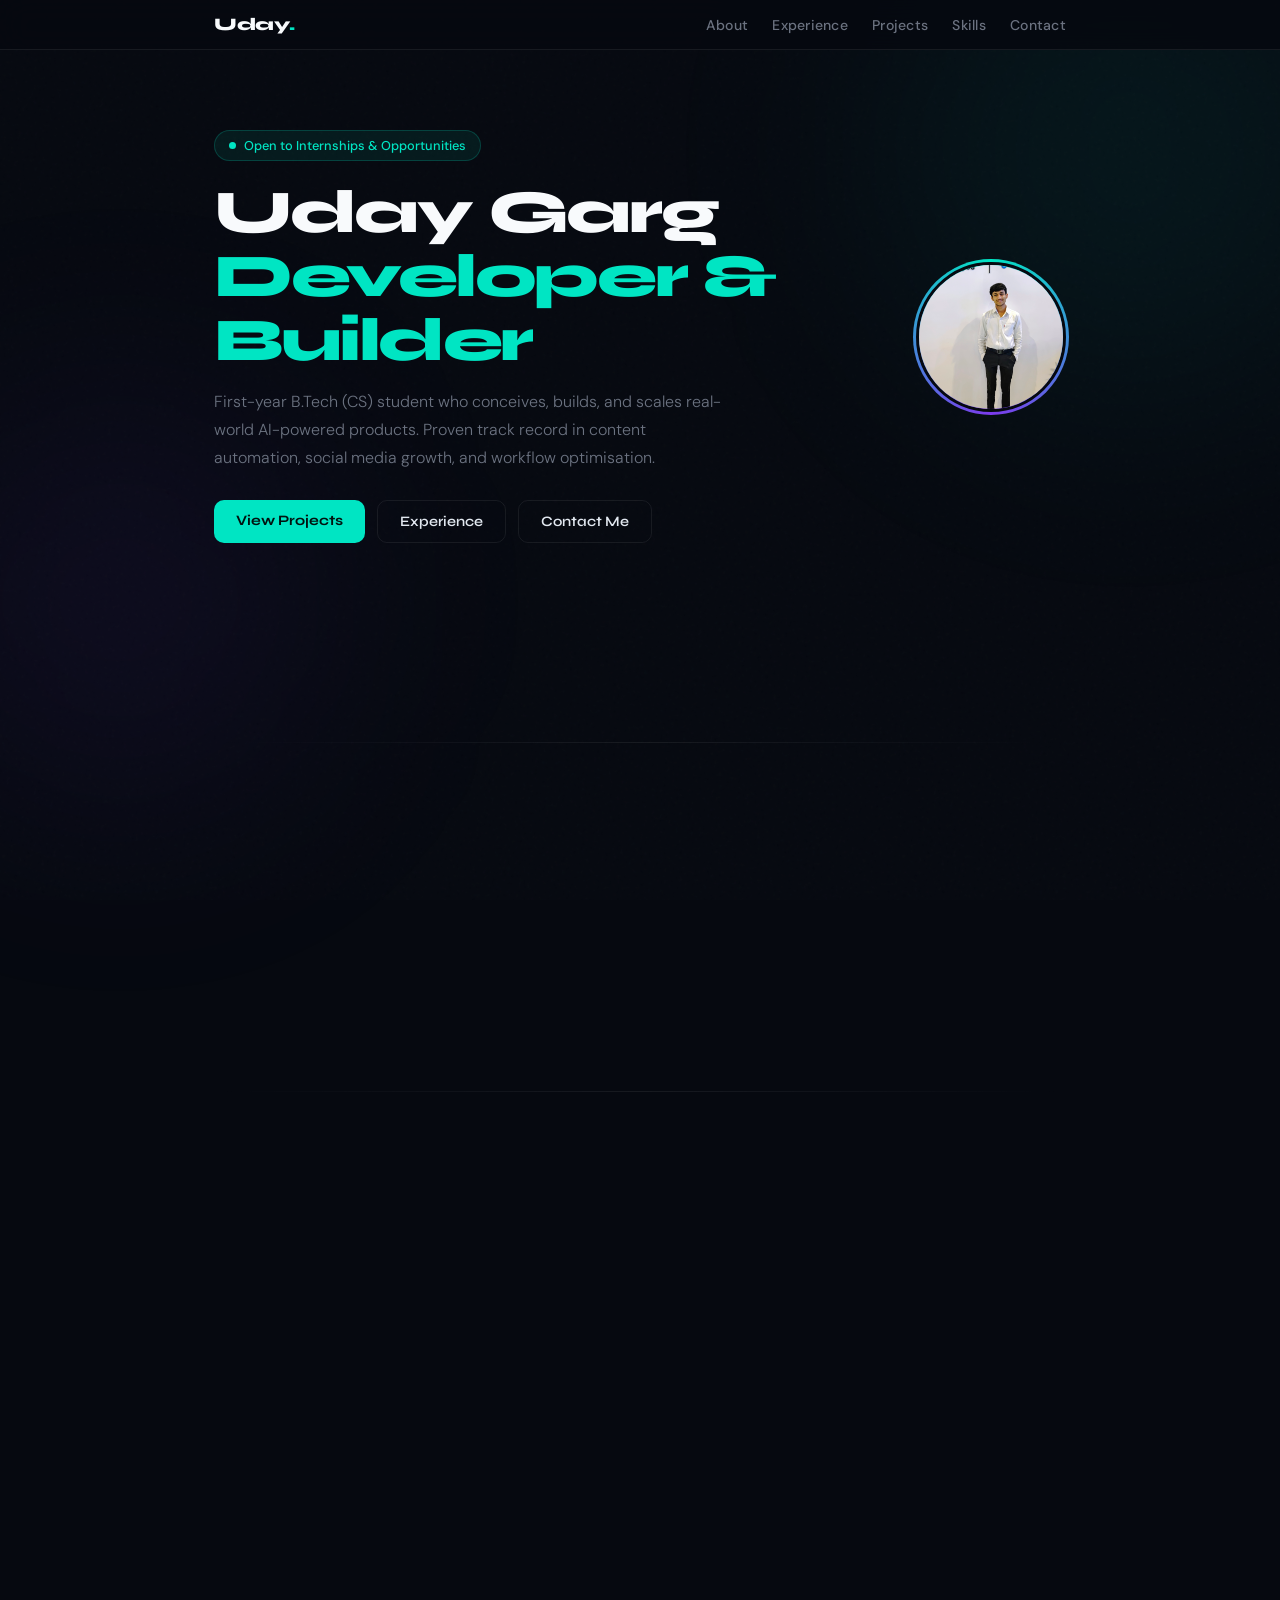
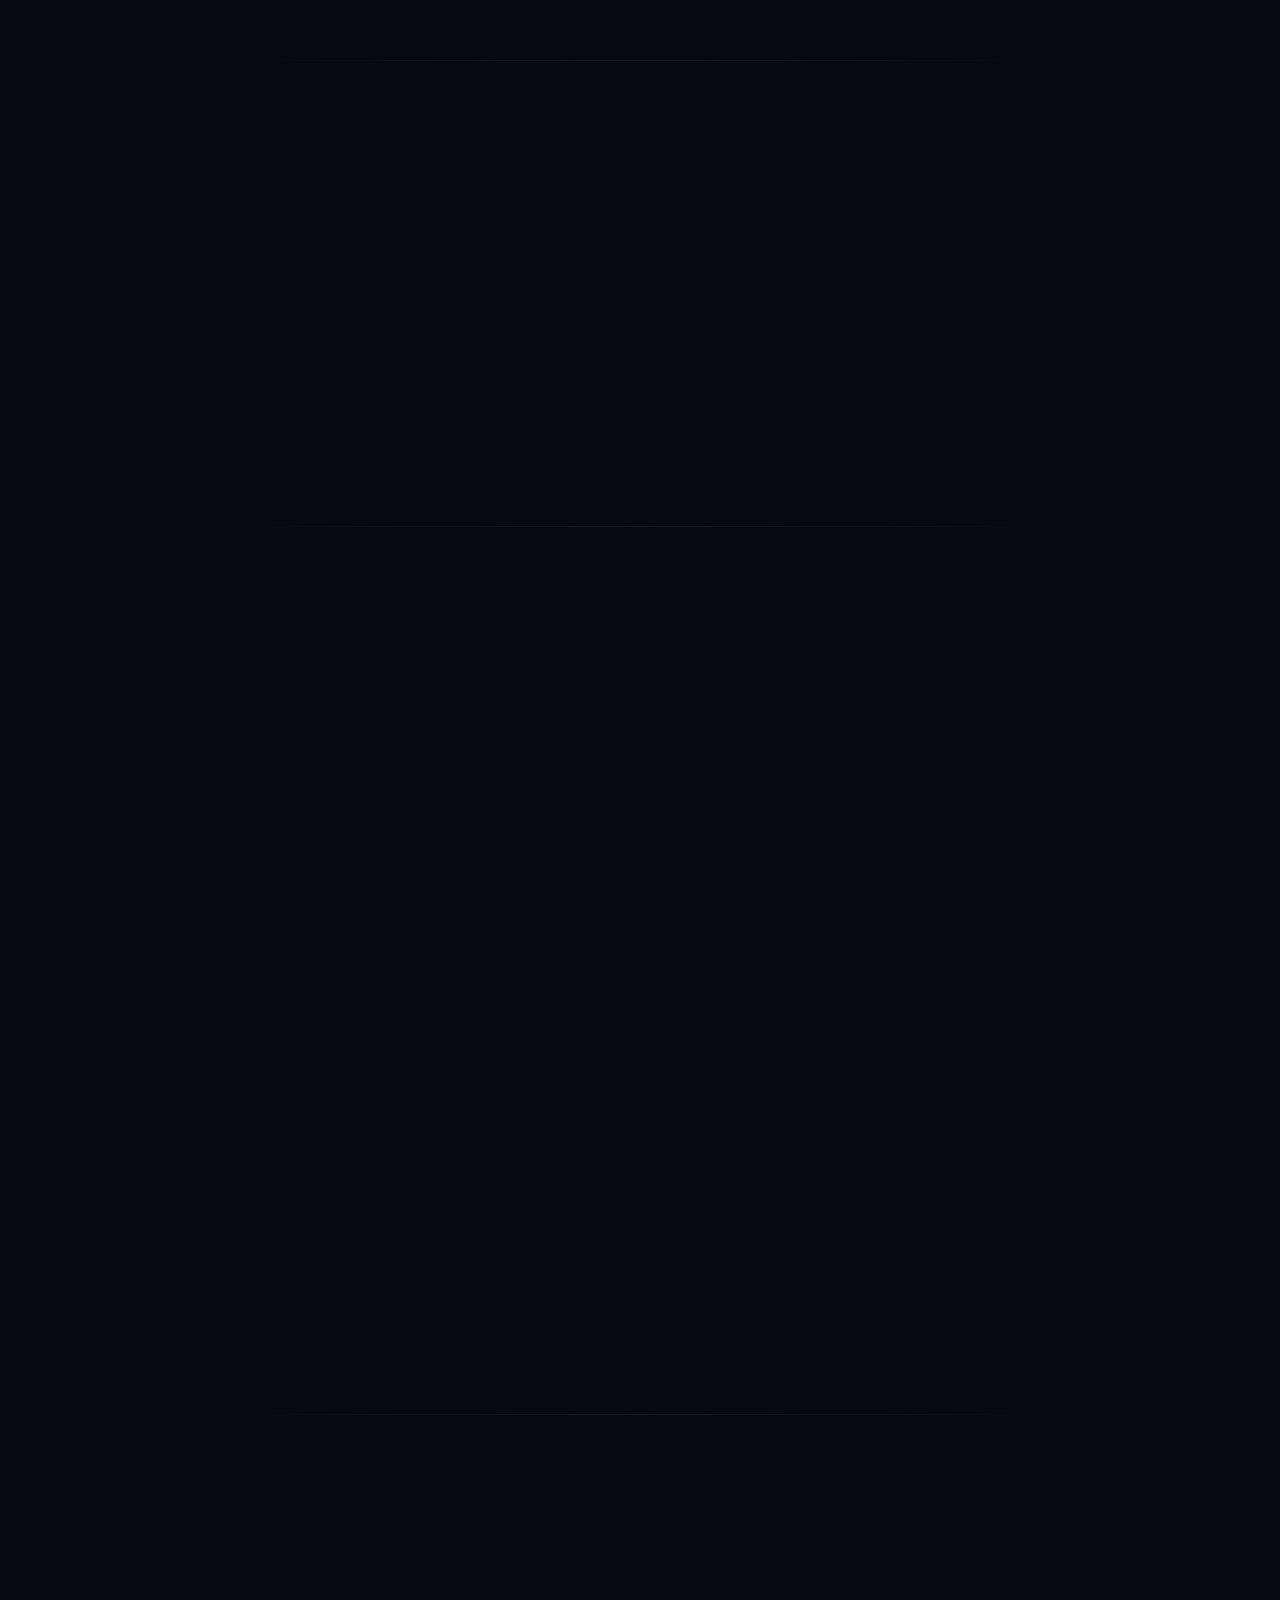
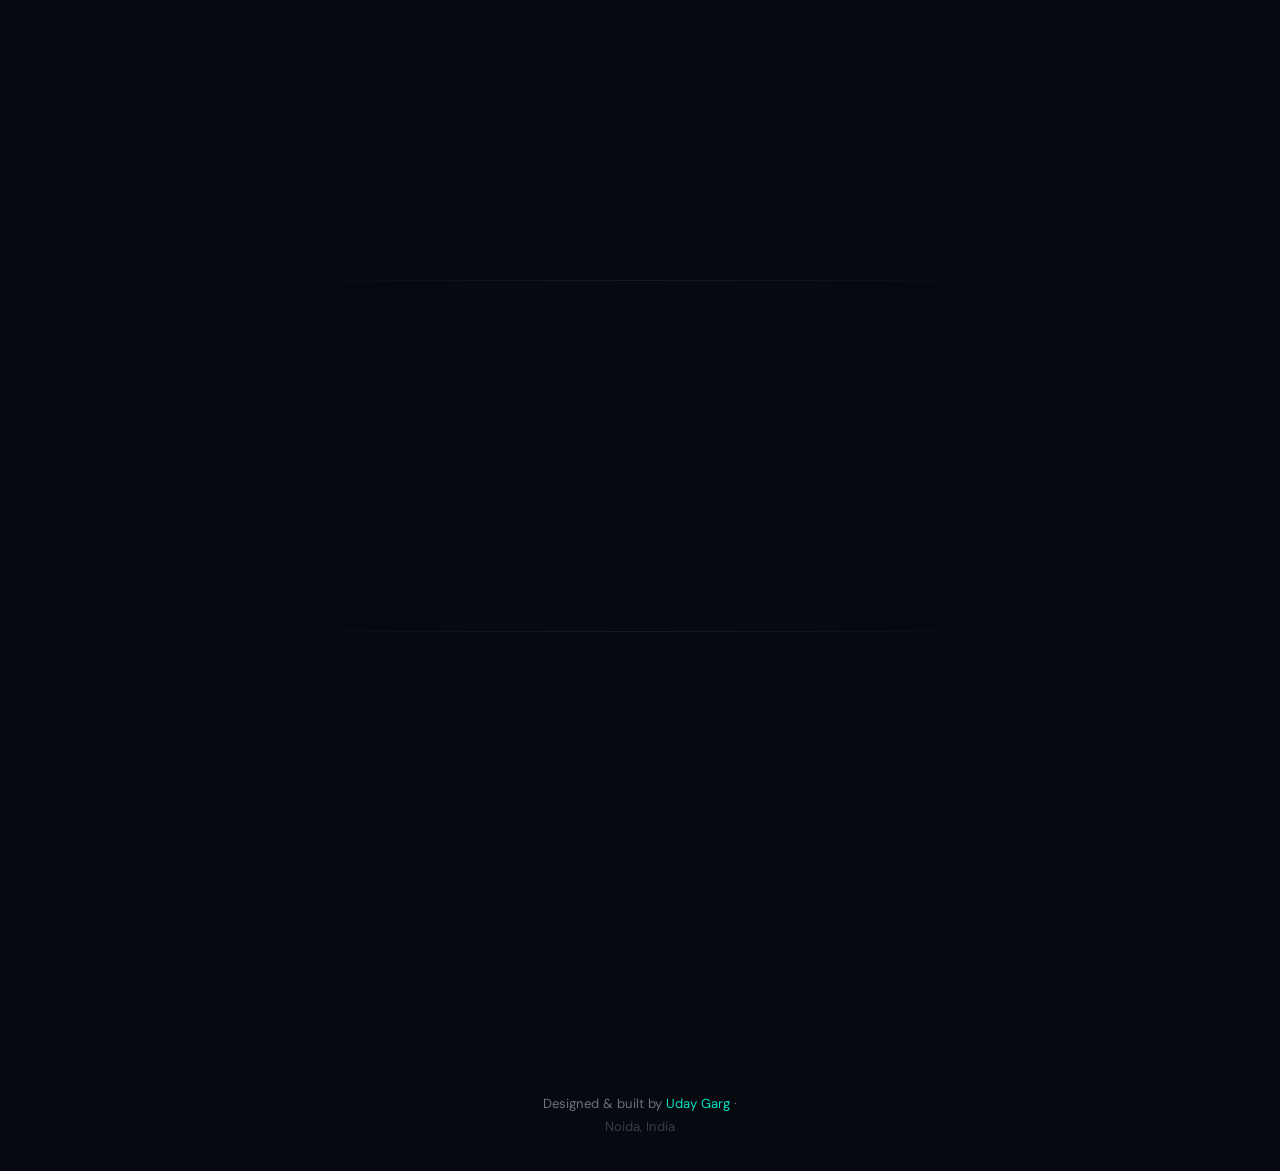
==== index.html @ 63e6dd3b "Update print statement from 'Hello' to 'Goodbye'" ====
<!DOCTYPE html>
<html lang="en">
<head>
  <meta charset="utf-8" />
  <meta name="viewport" content="width=device-width, initial-scale=1" />
  <title>Uday Garg — Developer & Builder</title>
  <meta name="description" content="First-year B.Tech CS student building AI-powered products. Proven track record in content automation and social media growth. Open to internships." />
  <meta name="keywords" content="Uday Garg, developer, AI, automation, portfolio, PW IOI, computer science" />
  <meta name="author" content="Uday Garg" />

  <!-- Open Graph (LinkedIn, WhatsApp, Discord previews) -->
  <meta property="og:type" content="website" />
  <meta property="og:title" content="Uday Garg — Developer & Builder" />
  <meta property="og:description" content="First-year B.Tech CS student building AI-powered products and scalable web experiences." />
  <meta property="og:image" content="https://codertycoon17.github.io/personal-profile/profile.jpg" />
  <meta property="og:url" content="https://codertycoon17.github.io/personal-profile/" />

  <!-- Twitter Card -->
  <meta name="twitter:card" content="summary_large_image" />
  <meta name="twitter:title" content="Uday Garg — Developer & Builder" />
  <meta name="twitter:description" content="First-year B.Tech CS student building AI-powered products." />
  <meta name="twitter:image" content="https://codertycoon17.github.io/personal-profile/profile.jpg" />

  <link rel="canonical" href="https://codertycoon17.github.io/personal-profile/" />
  <link rel="preconnect" href="https://fonts.googleapis.com">
  <link href="https://fonts.googleapis.com/css2?family=Syne:wght@400;600;700;800&family=DM+Sans:ital,opsz,wght@0,9..40,300;0,9..40,400;0,9..40,500;1,9..40,300&display=swap" rel="stylesheet">

  <style>
    :root {
      --bg: #060910;
      --surface: #0d1117;
      --border: rgba(255,255,255,0.07);
      --muted: #6b7280;
      --text: #e2e8f0;
      --heading: #f8fafc;
      --accent: #00e5c3;
      --accent2: #7c3aed;
      --gold: #f59e0b;
    }
    *, *::before, *::after { box-sizing: border-box; margin: 0; padding: 0; }
    html { scroll-behavior: smooth; }
    body { font-family: 'DM Sans', system-ui, sans-serif; background: var(--bg); color: var(--text); min-height: 100vh; overflow-x: hidden; }
    a { color: var(--accent); text-decoration: none; }
    body::before {
      content: ''; position: fixed; inset: 0;
      background-image: url("data:image/svg+xml,%3Csvg viewBox='0 0 256 256' xmlns='http://www.w3.org/2000/svg'%3E%3Cfilter id='noise'%3E%3CfeTurbulence type='fractalNoise' baseFrequency='0.9' numOctaves='4' stitchTiles='stitch'/%3E%3C/filter%3E%3Crect width='100%25' height='100%25' filter='url(%23noise)' opacity='0.04'/%3E%3C/svg%3E");
      pointer-events: none; z-index: 0; opacity: 0.5;
    }
    .glow-orb { position: fixed; border-radius: 50%; filter: blur(120px); pointer-events: none; z-index: 0; }
    .glow-orb.a { width: 500px; height: 500px; background: rgba(0,229,195,0.06); top: -100px; right: -100px; }
    .glow-orb.b { width: 400px; height: 400px; background: rgba(124,58,237,0.07); bottom: 100px; left: -80px; }
    .wrap { max-width: 900px; margin: 0 auto; padding: 0 24px; position: relative; z-index: 1; }

    /* NAV */
    nav { position: sticky; top: 0; z-index: 100; padding: 14px 0; background: rgba(6,9,16,0.85); backdrop-filter: blur(16px); border-bottom: 1px solid var(--border); }
    .nav-inner { max-width: 900px; margin: 0 auto; padding: 0 24px; display: flex; justify-content: space-between; align-items: center; }
    .nav-logo { font-family: 'Syne', sans-serif; font-weight: 800; font-size: 1.1rem; color: var(--heading); letter-spacing: -0.02em; }
    .nav-logo span { color: var(--accent); }
    .nav-links { display: flex; gap: 24px; }
    .nav-links a { color: var(--muted); font-size: 0.88rem; font-weight: 500; letter-spacing: 0.02em; transition: color 0.2s; }
    .nav-links a:hover { color: var(--accent); }

    /* HERO */
    .hero { padding: 80px 0 60px; display: grid; grid-template-columns: 1fr 150px; gap: 40px; align-items: center; }
    .hero-badge { display: inline-flex; align-items: center; gap: 8px; background: rgba(0,229,195,0.08); border: 1px solid rgba(0,229,195,0.2); border-radius: 999px; padding: 6px 14px; font-size: 0.8rem; color: var(--accent); font-weight: 500; margin-bottom: 20px; animation: fadeUp 0.5s ease both; }
    .badge-dot { width: 7px; height: 7px; background: var(--accent); border-radius: 50%; animation: pulse 2s infinite; }
    @keyframes pulse { 0%,100%{opacity:1;transform:scale(1)} 50%{opacity:0.5;transform:scale(0.8)} }
    .hero-name { font-family: 'Syne', sans-serif; font-size: clamp(2.4rem, 6vw, 3.8rem); font-weight: 800; color: var(--heading); letter-spacing: -0.04em; line-height: 1.05; animation: fadeUp 0.5s 0.1s ease both; }
    .hero-name .line2 { color: var(--accent); }
    .hero-sub { margin-top: 16px; color: var(--muted); font-size: 1rem; font-weight: 300; line-height: 1.75; max-width: 520px; animation: fadeUp 0.5s 0.2s ease both; }
    .hero-cta { margin-top: 28px; display: flex; gap: 12px; flex-wrap: wrap; animation: fadeUp 0.5s 0.3s ease both; }
    .btn-primary { padding: 12px 22px; background: var(--accent); color: #02120f; font-family: 'Syne', sans-serif; font-weight: 700; font-size: 0.9rem; border-radius: 10px; transition: all 0.2s; }
    .btn-primary:hover { transform: translateY(-2px); box-shadow: 0 10px 30px rgba(0,229,195,0.25); color: #02120f; }
    .btn-ghost { padding: 12px 22px; background: transparent; border: 1px solid var(--border); color: var(--text); font-family: 'Syne', sans-serif; font-weight: 600; font-size: 0.9rem; border-radius: 10px; transition: all 0.2s; }
    .btn-ghost:hover { border-color: rgba(255,255,255,0.2); background: rgba(255,255,255,0.04); color: var(--text); }

    /* AVATAR */
    .avatar-wrap { position: relative; animation: fadeUp 0.5s 0.15s ease both; display: inline-block; }
    .avatar-wrap::before { content: ''; position: absolute; inset: -3px; border-radius: 50%; background: conic-gradient(var(--accent), var(--accent2), var(--accent)); animation: spin 4s linear infinite; z-index: 0; }
    @keyframes spin { to { transform: rotate(360deg); } }
    .avatar { width: 150px; height: 150px; border-radius: 50%; object-fit: cover; position: relative; border: 3px solid var(--bg); display: block; z-index: 1; }
    .avatar-fallback { width: 150px; height: 150px; border-radius: 50%; background: linear-gradient(135deg, #1e293b, #0f172a); display: flex; align-items: center; justify-content: center; font-family: 'Syne', sans-serif; font-size: 2.6rem; font-weight: 800; color: var(--accent); position: relative; border: 3px solid var(--bg); z-index: 1; }

    /* SHARED */
    section { padding: 48px 0; }
    .section-label { font-size: 0.72rem; font-weight: 600; letter-spacing: 0.15em; text-transform: uppercase; color: var(--accent); margin-bottom: 8px; }
    .section-title { font-family: 'Syne', sans-serif; font-size: 1.7rem; font-weight: 800; color: var(--heading); letter-spacing: -0.03em; margin-bottom: 24px; }
    .divider { height: 1px; background: linear-gradient(90deg, transparent, var(--border), transparent); }

    /* STATS */
    .stats-row { display: grid; grid-template-columns: repeat(4, 1fr); gap: 12px; margin-bottom: 50px; }
    .stat { background: var(--surface); border: 1px solid var(--border); border-radius: 14px; padding: 18px; text-align: center; transition: border-color 0.2s; }
    .stat:hover { border-color: rgba(0,229,195,0.3); }
    .stat-num { font-family: 'Syne', sans-serif; font-size: 1.8rem; font-weight: 800; color: var(--accent); line-height: 1; }
    .stat-label { font-size: 0.78rem; color: var(--muted); margin-top: 6px; }

    /* SUMMARY */
    .summary-card { background: var(--surface); border: 1px solid var(--border); border-radius: 16px; padding: 28px; border-left: 3px solid var(--accent); }
    .summary-card p { color: var(--text); line-height: 1.8; font-size: 1rem; font-weight: 300; }

    /* TIMELINE / EXPERIENCE */
    .timeline { display: flex; flex-direction: column; gap: 14px; }
    .timeline-item { background: var(--surface); border: 1px solid var(--border); border-radius: 14px; padding: 22px 24px; transition: border-color 0.2s; }
    .timeline-item:hover { border-color: rgba(0,229,195,0.25); }
    .tl-header { display: flex; justify-content: space-between; align-items: flex-start; gap: 12px; flex-wrap: wrap; }
    .tl-role { font-family: 'Syne', sans-serif; font-weight: 700; font-size: 1rem; color: var(--heading); }
    .tl-org { color: var(--accent); font-size: 0.88rem; font-weight: 500; margin-top: 3px; }
    .tl-meta { display: flex; gap: 8px; flex-shrink: 0; flex-wrap: wrap; justify-content: flex-end; }
    .tl-period, .tl-loc { font-size: 0.75rem; color: var(--muted); background: rgba(255,255,255,0.04); border: 1px solid var(--border); border-radius: 6px; padding: 4px 10px; white-space: nowrap; }
    .tl-bullets { margin-top: 14px; padding-left: 0; list-style: none; display: flex; flex-direction: column; gap: 8px; }
    .tl-bullets li { color: var(--muted); font-size: 0.88rem; line-height: 1.65; font-weight: 300; padding-left: 16px; position: relative; }
    .tl-bullets li::before { content: '▸'; position: absolute; left: 0; color: var(--accent); font-size: 0.7rem; top: 3px; }

    /* EDUCATION */
    .edu-grid { display: flex; flex-direction: column; gap: 12px; }
    .edu-card { background: var(--surface); border: 1px solid var(--border); border-radius: 14px; padding: 20px 24px; display: flex; justify-content: space-between; align-items: center; gap: 12px; transition: border-color 0.2s; }
    .edu-card:hover { border-color: rgba(0,229,195,0.25); }
    .edu-degree { font-family: 'Syne', sans-serif; font-weight: 700; font-size: 0.98rem; color: var(--heading); }
    .edu-school { color: var(--accent); font-size: 0.85rem; margin-top: 4px; }
    .edu-right { text-align: right; flex-shrink: 0; }
    .edu-year { font-size: 0.8rem; color: var(--muted); background: rgba(255,255,255,0.04); border: 1px solid var(--border); border-radius: 6px; padding: 4px 10px; }
    .edu-score { font-size: 0.8rem; color: var(--gold); margin-top: 6px; font-weight: 500; }

    /* PROJECTS */
    .projects-grid { display: grid; grid-template-columns: repeat(auto-fill, minmax(260px, 1fr)); gap: 16px; }
    .project-card { background: var(--surface); border: 1px solid var(--border); border-radius: 16px; padding: 24px; display: flex; flex-direction: column; gap: 12px; transition: all 0.25s; position: relative; overflow: hidden; }
    .project-card::after { content: ''; position: absolute; top: 0; left: 0; right: 0; height: 2px; background: linear-gradient(90deg, var(--accent), var(--accent2)); opacity: 0; transition: opacity 0.2s; }
    .project-card:hover { border-color: rgba(0,229,195,0.25); transform: translateY(-4px); box-shadow: 0 20px 40px rgba(0,0,0,0.3); }
    .project-card:hover::after { opacity: 1; }
    .project-card.featured { grid-column: 1 / -1; flex-direction: row; align-items: flex-start; gap: 24px; }
    .project-card.featured::after { opacity: 1; }
    .project-card.featured .project-body { flex: 1; }
    .project-tag { font-size: 0.72rem; font-weight: 600; letter-spacing: 0.1em; text-transform: uppercase; color: var(--accent); background: rgba(0,229,195,0.1); border-radius: 4px; padding: 3px 8px; display: inline-block; }
    .project-tag.soon { color: var(--gold); background: rgba(245,158,11,0.1); }
    .project-title { font-family: 'Syne', sans-serif; font-size: 1.05rem; font-weight: 700; color: var(--heading); }
    .project-subtitle { font-style: italic; color: var(--muted); font-size: 0.85rem; margin-top: 2px; }
    .project-desc { color: var(--muted); font-size: 0.88rem; line-height: 1.7; font-weight: 300; }
    .proj-bullets { list-style: none; padding: 0; margin: 0; display: flex; flex-direction: column; gap: 6px; }
    .proj-bullets li { color: var(--muted); font-size: 0.85rem; line-height: 1.6; font-weight: 300; padding-left: 16px; position: relative; }
    .proj-bullets li::before { content: '▸'; position: absolute; left: 0; color: var(--accent); font-size: 0.7rem; top: 3px; }
    .project-meta { display: flex; gap: 8px; flex-wrap: wrap; }
    .meta-chip { font-size: 0.75rem; padding: 4px 10px; background: rgba(255,255,255,0.05); border: 1px solid var(--border); border-radius: 6px; color: var(--muted); }
    .project-link { display: inline-flex; align-items: center; gap: 6px; font-size: 0.85rem; font-weight: 600; color: var(--accent); margin-top: auto; transition: gap 0.2s; }
    .project-link:hover { gap: 10px; }
    .featured-visual { width: 160px; flex-shrink: 0; background: rgba(0,229,195,0.06); border: 1px solid rgba(0,229,195,0.15); border-radius: 12px; display: flex; flex-direction: column; align-items: center; justify-content: center; gap: 6px; padding: 20px; text-align: center; }
    .featured-visual .big-num { font-family: 'Syne', sans-serif; font-size: 2rem; font-weight: 800; color: var(--accent); line-height: 1; }
    .featured-visual .big-label { font-size: 0.72rem; color: var(--muted); }
    .featured-visual .sep { width: 30px; height: 1px; background: var(--border); margin: 6px 0; }

    /* SKILLS */
    .skills-section { display: grid; grid-template-columns: 1fr 1fr; gap: 16px; }
    .skill-group { background: var(--surface); border: 1px solid var(--border); border-radius: 14px; padding: 20px 22px; transition: border-color 0.2s; }
    .skill-group:hover { border-color: rgba(0,229,195,0.2); }
    .skill-group-title { font-family: 'Syne', sans-serif; font-size: 0.85rem; font-weight: 700; color: var(--heading); margin-bottom: 12px; display: flex; align-items: center; gap: 8px; }
    .skill-chips { display: flex; flex-wrap: wrap; gap: 8px; }
    .skill-chip { font-size: 0.8rem; padding: 5px 12px; background: rgba(255,255,255,0.04); border: 1px solid var(--border); border-radius: 8px; color: var(--text); font-weight: 400; transition: all 0.2s; }
    .skill-chip:hover { border-color: rgba(0,229,195,0.4); color: var(--accent); }

    /* STRENGTHS */
    .strengths-grid { display: grid; grid-template-columns: repeat(3, 1fr); gap: 14px; }
    .strength-card { background: var(--surface); border: 1px solid var(--border); border-radius: 14px; padding: 22px; transition: all 0.2s; }
    .strength-card:hover { border-color: rgba(0,229,195,0.25); transform: translateY(-2px); }
    .strength-icon { font-size: 1.6rem; margin-bottom: 10px; }
    .strength-title { font-family: 'Syne', sans-serif; font-size: 0.9rem; font-weight: 700; color: var(--heading); margin-bottom: 6px; }
    .strength-desc { font-size: 0.82rem; color: var(--muted); line-height: 1.6; font-weight: 300; }

    /* CONTACT */
    .contact-grid { display: grid; grid-template-columns: 1fr 1fr; gap: 12px; }
    .contact-card { background: var(--surface); border: 1px solid var(--border); border-radius: 14px; padding: 18px 20px; display: flex; align-items: center; gap: 14px; transition: all 0.2s; }
    .contact-card:hover { border-color: rgba(0,229,195,0.3); transform: translateY(-2px); }
    .contact-icon { width: 38px; height: 38px; border-radius: 10px; background: rgba(0,229,195,0.1); display: flex; align-items: center; justify-content: center; font-size: 1.1rem; flex-shrink: 0; }
    .contact-label { font-size: 0.72rem; color: var(--muted); margin-bottom: 3px; }
    .contact-value { font-size: 0.88rem; font-weight: 500; color: var(--text); }

    footer { text-align: center; padding: 36px 0; color: var(--muted); font-size: 0.82rem; }
    footer span { color: var(--accent); }

    @keyframes fadeUp { from { opacity: 0; transform: translateY(18px); } to { opacity: 1; transform: translateY(0); } }
    .reveal { opacity: 0; transform: translateY(20px); transition: opacity 0.5s ease, transform 0.5s ease; }
    .reveal.visible { opacity: 1; transform: translateY(0); }

    @media (max-width: 640px) {
      .hero { grid-template-columns: 1fr; text-align: center; }
      .hero > div:first-child { order: 2; }
      .avatar-wrap { order: 1; margin: 0 auto; }
      .hero-sub { margin: 12px auto 0; }
      .hero-cta { justify-content: center; }
      .stats-row { grid-template-columns: 1fr 1fr; }
      .project-card.featured { flex-direction: column; }
      .featured-visual { width: 100%; flex-direction: row; justify-content: space-around; }
      .contact-grid, .skills-section, .strengths-grid { grid-template-columns: 1fr; }
      .edu-card { flex-direction: column; align-items: flex-start; }
      .edu-right { text-align: left; }
      .tl-header { flex-direction: column; }
      .tl-meta { justify-content: flex-start; }
      .nav-links { gap: 14px; }
    }
  </style>
</head>
<body>
  <div class="glow-orb a"></div>
  <div class="glow-orb b"></div>

  <nav>
    <div class="nav-inner">
      <div class="nav-logo">Uday<span>.</span></div>
      <div class="nav-links">
        <a href="#about">About</a>
        <a href="#experience">Experience</a>
        <a href="#projects">Projects</a>
        <a href="#skills">Skills</a>
        <a href="#contact">Contact</a>
      </div>
    </div>
  </nav>

  <div class="wrap">

    <!-- HERO -->
    <header class="hero" id="about">
      <div>
        <div class="hero-badge">
          <span class="badge-dot"></span>
          Open to Internships & Opportunities
        </div>
        <h1 class="hero-name">
          Uday Garg<br>
          <span class="line2">Developer & Builder</span>
        </h1>
        <p class="hero-sub">
          First-year B.Tech (CS) student who conceives, builds, and scales real-world AI-powered products. Proven track record in content automation, social media growth, and workflow optimisation.
        </p>
        <div class="hero-cta">
          <a class="btn-primary" href="#projects">View Projects</a>
          <a class="btn-ghost" href="#experience">Experience</a>
          <a class="btn-ghost" href="#contact">Contact Me</a>
        </div>
      </div>
      <div class="avatar-wrap">
        <img class="avatar" src="profile.jpg" alt="Uday Garg" onerror="this.style.display='none'; this.nextElementSibling.style.display='flex';">
        <div class="avatar-fallback" style="display:none;">UG</div>
      </div>
    </header>

    <!-- STATS -->
    <div class="stats-row reveal">
      <div class="stat">
        <div class="stat-num">1K+</div>
        <div class="stat-label">Followers Built from Zero</div>
      </div>
      <div class="stat">
        <div class="stat-num">8K+</div>
        <div class="stat-label">Organic Views / Post</div>
      </div>
      <div class="stat">
        <div class="stat-num">100%</div>
        <div class="stat-label">Content Automated</div>
      </div>
      <div class="stat">
        <div class="stat-num">2</div>
        <div class="stat-label">Internships Completed</div>
      </div>
    </div>

    <div class="divider"></div>

    <!-- SUMMARY -->
    <section class="reveal">
      <div class="section-label">Who I Am</div>
      <div class="section-title">Professional Summary</div>
      <div class="summary-card">
        <p>First-year B.Tech (Computer Science) student with a demonstrated ability to conceive, build, and scale real-world AI-powered projects. Proven track record in content automation, social media growth, and workflow optimisation. Eager to contribute a strong execution mindset and rapid-learning ability to high-growth environments in technology and startups.</p>
      </div>
    </section>

    <div class="divider"></div>

    <!-- EXPERIENCE -->
    <section id="experience" class="reveal">
      <div class="section-label">Work History</div>
      <div class="section-title">Experience</div>
      <div class="timeline">

        <div class="timeline-item">
          <div class="tl-header">
            <div>
              <div class="tl-role">Summer Intern</div>
              <div class="tl-org">Teachnook · Cognizance IIT Roorkee × Wipro</div>
            </div>
            <div class="tl-meta">
              <span class="tl-period">Jun – Jul 2023</span>
              <span class="tl-loc">Remote</span>
            </div>
          </div>
          <ul class="tl-bullets">
            <li>Completed a structured, project-based internship covering industry-relevant skills in workflow design and real-world problem-solving.</li>
            <li>Delivered project milestones within a corporate environment, building experience in structured execution and deadline management.</li>
          </ul>
        </div>

        <div class="timeline-item">
          <div class="tl-header">
            <div>
              <div class="tl-role">Legal Research Intern</div>
              <div class="tl-org">Law Offices, Muzaffarnagar</div>
            </div>
            <div class="tl-meta">
              <span class="tl-period">2023</span>
              <span class="tl-loc">Muzaffarnagar</span>
            </div>
          </div>
          <ul class="tl-bullets">
            <li>Assisted in research and documentation across Criminal Law and Taxation (Income Tax & GST) under practising advocates.</li>
            <li>Observed end-to-end case handling, compliance procedures, and practical legal workflows, building cross-domain analytical skills.</li>
          </ul>
        </div>

      </div>
    </section>

    <div class="divider"></div>

    <!-- EDUCATION -->
    <section class="reveal">
      <div class="section-label">Academic Background</div>
      <div class="section-title">Education</div>
      <div class="edu-grid">
        <div class="edu-card">
          <div>
            <div class="edu-degree">B.Tech — Computer Science Engineering</div>
            <div class="edu-school">PW IOI, Noida</div>
          </div>
          <div class="edu-right">
            <div class="edu-year">2025 – Present</div>
          </div>
        </div>
        <div class="edu-card">
          <div>
            <div class="edu-degree">Class XII (PCM)</div>
            <div class="edu-school">GD Goenka Public School, Muzaffarnagar</div>
          </div>
          <div class="edu-right">
            <div class="edu-year">2023</div>
            <div class="edu-score">65%</div>
          </div>
        </div>
        <div class="edu-card">
          <div>
            <div class="edu-degree">Class X</div>
            <div class="edu-school">GD Goenka Public School, Muzaffarnagar</div>
          </div>
          <div class="edu-right">
            <div class="edu-year">2021</div>
            <div class="edu-score">80%</div>
          </div>
        </div>
      </div>
    </section>

    <div class="divider"></div>

    <!-- PROJECTS -->
    <section id="projects" class="reveal">
      <div class="section-label">Work</div>
      <div class="section-title">Projects</div>
      <div class="projects-grid">

        <div class="project-card featured">
          <div class="featured-visual">
            <div class="big-num">1K+</div>
            <div class="big-label">Followers</div>
            <div class="sep"></div>
            <div class="big-num">8K+</div>
            <div class="big-label">Views / Post</div>
            <div style="margin-top:10px; font-size:0.7rem; color:var(--accent); font-weight:600;">LIVE ↗</div>
          </div>
          <div class="project-body">
            <span class="project-tag">Live · 2023 – Present</span>
            <div class="project-title" style="margin-top:10px;">AI Influencer Instagram Page</div>
            <div class="project-subtitle">Built and scaled an autonomous AI-driven Instagram brand from zero.</div>
            <ul class="proj-bullets" style="margin-top:12px;">
              <li>Designed an end-to-end AI content pipeline — ideation → image generation → captioning → posting — achieving 100% content automation.</li>
              <li>Grew the account to 1,000+ followers; individual posts consistently reached 2,000–8,000+ organic views.</li>
              <li>Improved reach through structured A/B experimentation on content formats, captions, and posting schedules.</li>
              <li>Reduced manual production effort significantly using ChatGPT and AI image tools to streamline the full creative workflow.</li>
            </ul>
            <div class="project-meta" style="margin-top:14px;">
              <span class="meta-chip">ChatGPT</span>
              <span class="meta-chip">AI Image Generation</span>
              <span class="meta-chip">Automation</span>
              <span class="meta-chip">Content Strategy</span>
              <span class="meta-chip">A/B Testing</span>
            </div>
            <a class="project-link" href="https://www.instagram.com/arohi.creates" target="_blank" style="margin-top:16px;">
              View Live Project →
            </a>
          </div>
        </div>

        <div class="project-card">
          <span class="project-tag soon">Coming Soon</span>
          <div class="project-title">Smart Invoice Generator</div>
          <p class="project-desc">Web app for creating professional invoices with automated calculations, live preview, and one-click PDF export. Built for freelancers and small businesses.</p>
          <div class="project-meta">
            <span class="meta-chip">HTML/CSS/JS</span>
            <span class="meta-chip">PDF API</span>
          </div>
        </div>

        <div class="project-card">
          <span class="project-tag soon">Coming Soon</span>
          <div class="project-title">Task Manager App</div>
          <p class="project-desc">A clean, fast productivity app with drag-and-drop task management, priority tagging, and local-storage persistence — no sign-up required.</p>
          <div class="project-meta">
            <span class="meta-chip">JavaScript</span>
            <span class="meta-chip">Local Storage</span>
          </div>
        </div>

      </div>
    </section>

    <div class="divider"></div>

    <!-- SKILLS -->
    <section id="skills" class="reveal">
      <div class="section-label">Technical & Domain</div>
      <div class="section-title">Skills & Tools</div>
      <div class="skills-section">
        <div class="skill-group">
          <div class="skill-group-title">🤖 AI & Automation</div>
          <div class="skill-chips">
            <span class="skill-chip">ChatGPT</span>
            <span class="skill-chip">AI Image Generation</span>
            <span class="skill-chip">Content Pipeline Automation</span>
            <span class="skill-chip">Prompt Engineering</span>
          </div>
        </div>
        <div class="skill-group">
          <div class="skill-group-title">💻 Development</div>
          <div class="skill-chips">
            <span class="skill-chip">HTML</span>
            <span class="skill-chip">CSS</span>
            <span class="skill-chip">JavaScript</span>
            <span class="skill-chip">Python</span>
            <span class="skill-chip">Git & GitHub</span>
          </div>
        </div>
        <div class="skill-group">
          <div class="skill-group-title">📊 Content & Social Media</div>
          <div class="skill-chips">
            <span class="skill-chip">Strategy & Growth</span>
            <span class="skill-chip">Audience Growth</span>
            <span class="skill-chip">Engagement Analysis</span>
            <span class="skill-chip">A/B Testing</span>
          </div>
        </div>
        <div class="skill-group">
          <div class="skill-group-title">⚖️ Domain Exposure</div>
          <div class="skill-chips">
            <span class="skill-chip">Legal Research</span>
            <span class="skill-chip">Income Tax</span>
            <span class="skill-chip">GST</span>
            <span class="skill-chip">Compliance Workflows</span>
          </div>
        </div>
      </div>
    </section>

    <div class="divider"></div>

    <!-- STRENGTHS -->
    <section class="reveal">
      <div class="section-label">What Sets Me Apart</div>
      <div class="section-title">Core Strengths</div>
      <div class="strengths-grid">
        <div class="strength-card">
          <div class="strength-icon">🚀</div>
          <div class="strength-title">Execution-First Mindset</div>
          <div class="strength-desc">Consistently ships real projects rather than stopping at ideation. Results over plans, always.</div>
        </div>
        <div class="strength-card">
          <div class="strength-icon">⚡</div>
          <div class="strength-title">Rapid Learner</div>
          <div class="strength-desc">Comfortable experimenting with emerging tools and adapting to new domains quickly.</div>
        </div>
        <div class="strength-card">
          <div class="strength-icon">🔭</div>
          <div class="strength-title">Cross-Domain Curiosity</div>
          <div class="strength-desc">Exposure to technology, law, and business gives a unique perspective on problem-solving.</div>
        </div>
      </div>
    </section>

    <div class="divider"></div>

    <!-- CONTACT -->
    <section id="contact" class="reveal">
      <div class="section-label">Let's Connect</div>
      <div class="section-title">Contact</div>
      <div class="contact-grid">
        <a class="contact-card" href="/cdn-cgi/l/email-protection#96f1f7e4f1e3f2f7efa7a1d6f1fbf7fffab8f5f9fb">
          <div class="contact-icon">✉️</div>
          <div>
            <div class="contact-label">Email</div>
            <div class="contact-value"><span class="__cf_email__" data-cfemail="accbcddecbd9c8cdd59d9beccbc1cdc5c082cfc3c1">[email&#160;protected]</span></div>
          </div>
        </a>
        <a class="contact-card" href="tel:+917983290704">
          <div class="contact-icon">📱</div>
          <div>
            <div class="contact-label">Phone</div>
            <div class="contact-value">+91 79832 90704</div>
          </div>
        </a>
        <a class="contact-card" href="https://github.com/codertycoon17" target="_blank">
          <div class="contact-icon">🐙</div>
          <div>
            <div class="contact-label">GitHub</div>
            <div class="contact-value">codertycoon17</div>
          </div>
        </a>
        <a class="contact-card" href="https://www.linkedin.com/in/uday-garg-muj27/" target="_blank">
          <div class="contact-icon">💼</div>
          <div>
            <div class="contact-label">LinkedIn</div>
            <div class="contact-value">uday-garg-muj27</div>
          </div>
        </a>
        <a class="contact-card" href="https://leetcode.com/u/codertycoon17/" target="_blank">
          <div class="contact-icon">🧩</div>
          <div>
            <div class="contact-label">LeetCode</div>
            <div class="contact-value">codertycoon17</div>
          </div>
        </a>
        <a class="contact-card" href="https://www.instagram.com/arohi.creates" target="_blank">
          <div class="contact-icon">📸</div>
          <div>
            <div class="contact-label">Live Project</div>
            <div class="contact-value">@arohi.creates</div>
          </div>
        </a>
      </div>
    </section>

  </div>

  <footer>
    <p>Designed & built by <span>Uday Garg</span> · <span id="yr"></span></p>
    <p style="margin-top:6px; opacity:0.5;">Noida, India</p>
  </footer>

  <script data-cfasync="false" src="/cdn-cgi/scripts/5c5dd728/cloudflare-static/email-decode.min.js"></script><script>
    document.getElementById('yr').textContent = new Date().getFullYear();
    const reveals = document.querySelectorAll('.reveal');
    const io = new Intersect
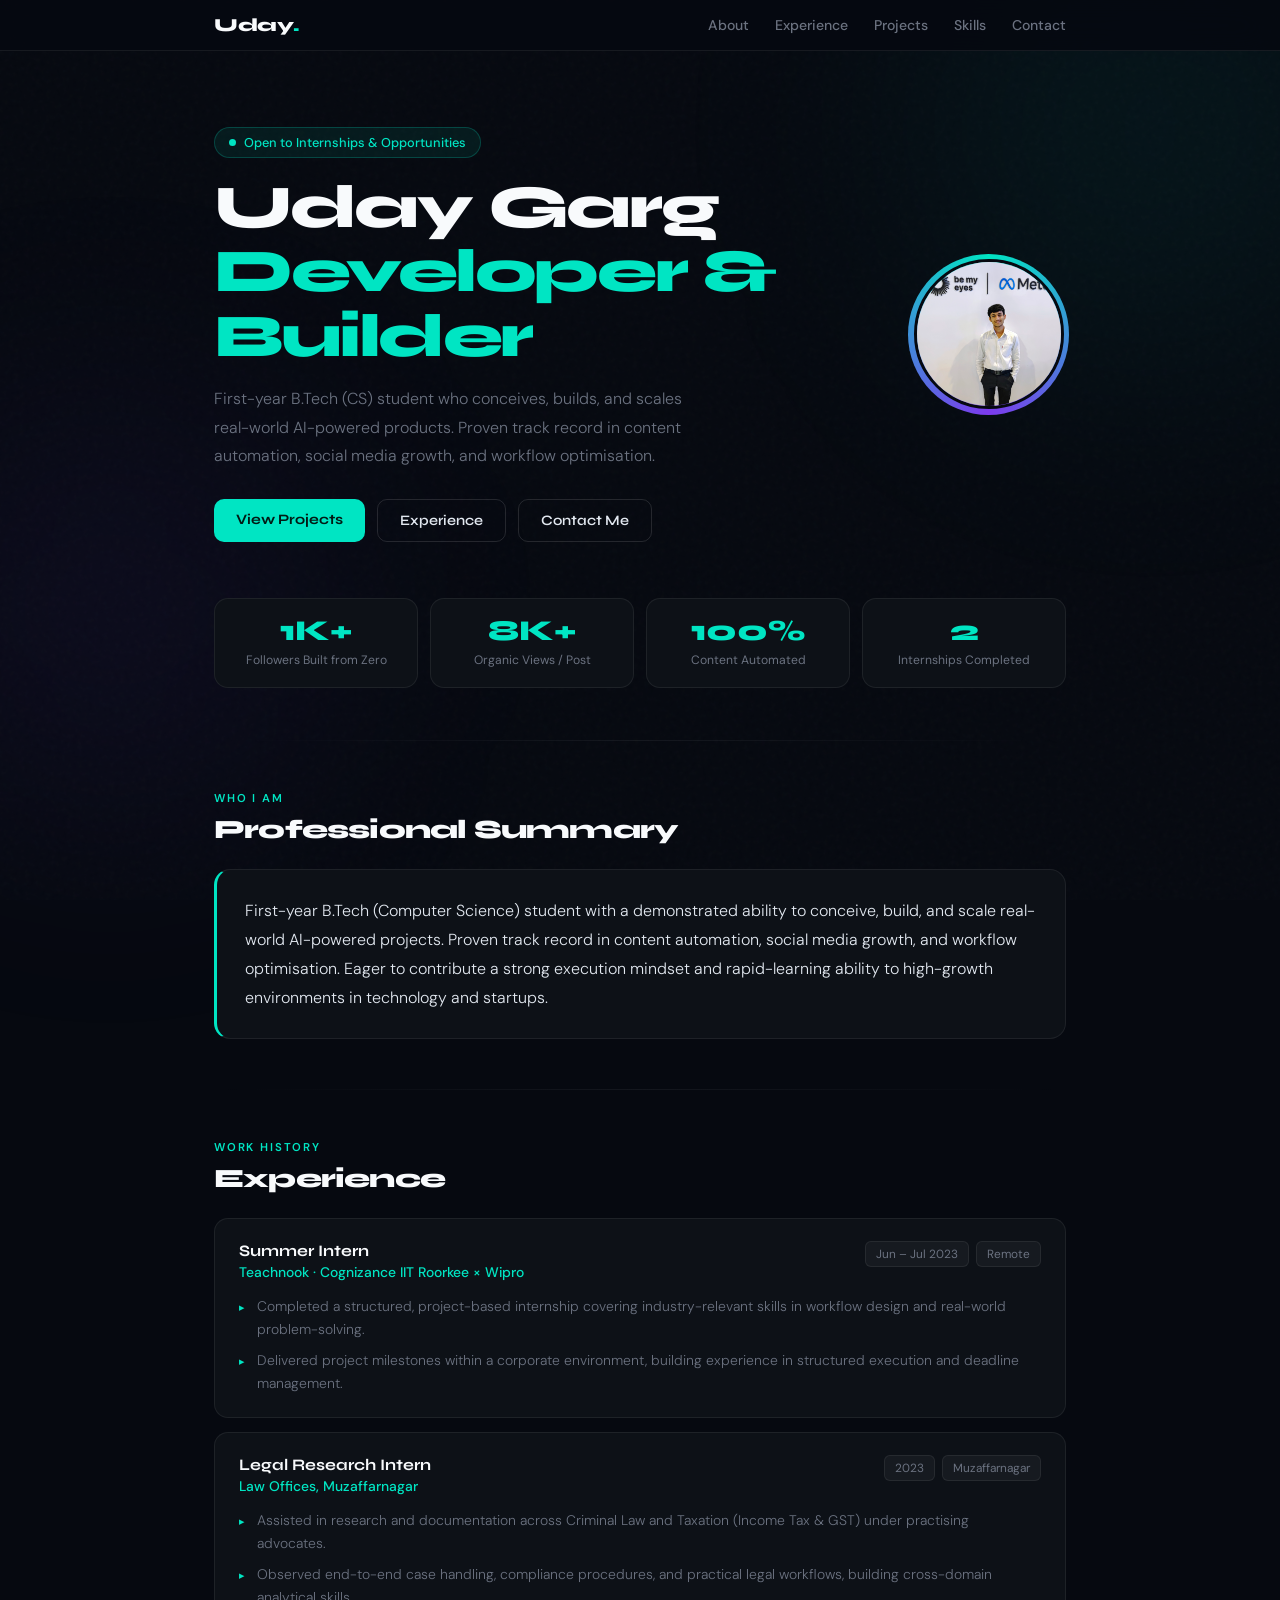
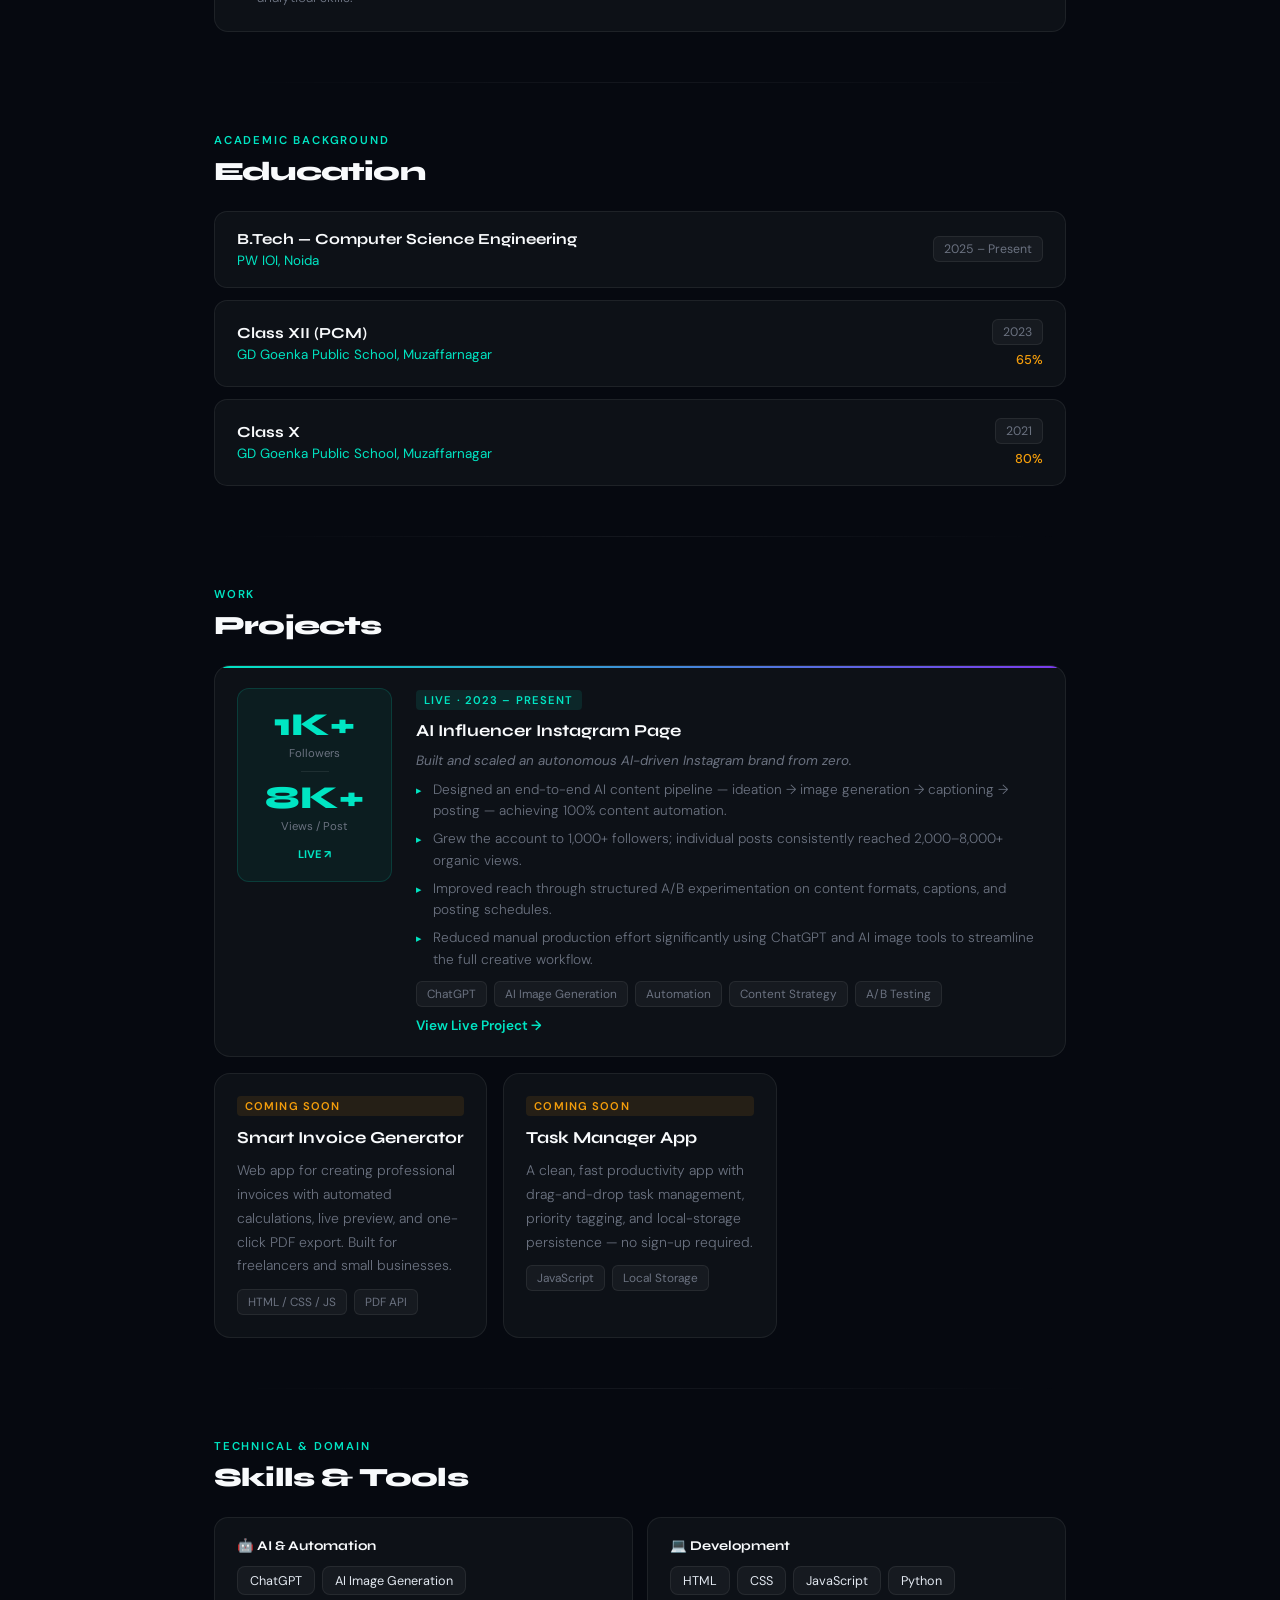
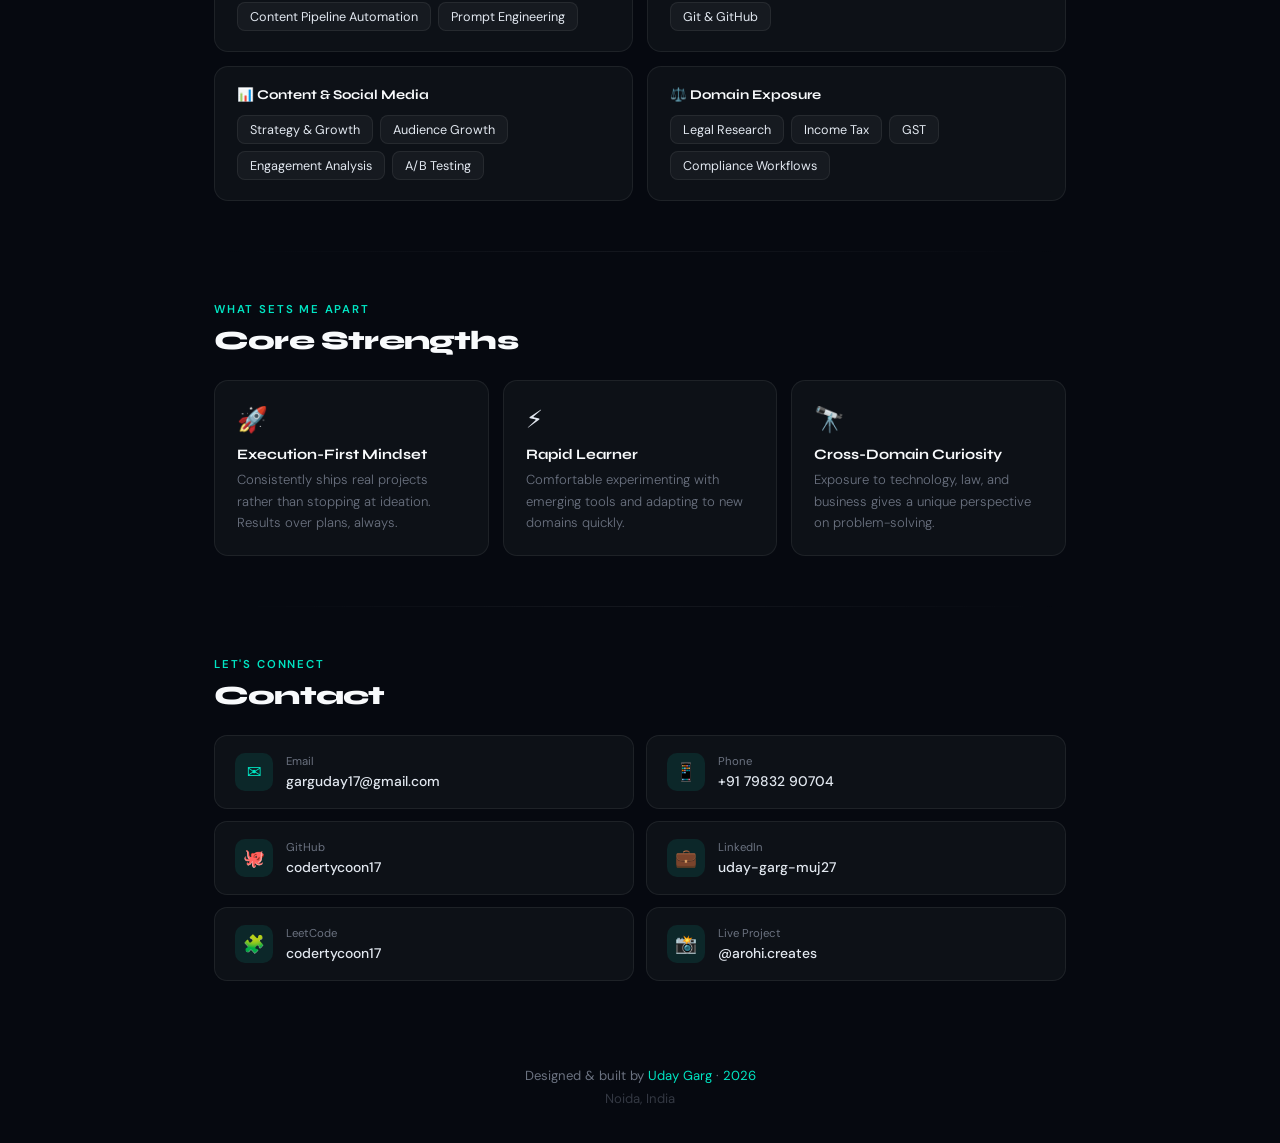
==== commit 79360335: "Update index.html" ====
--- a/index.html
+++ b/index.html
@@ -7,23 +7,17 @@
   <meta name="description" content="First-year B.Tech CS student building AI-powered products. Proven track record in content automation and social media growth. Open to internships." />
   <meta name="keywords" content="Uday Garg, developer, AI, automation, portfolio, PW IOI, computer science" />
   <meta name="author" content="Uday Garg" />
-
-  <!-- Open Graph (LinkedIn, WhatsApp, Discord previews) -->
   <meta property="og:type" content="website" />
   <meta property="og:title" content="Uday Garg — Developer & Builder" />
   <meta property="og:description" content="First-year B.Tech CS student building AI-powered products and scalable web experiences." />
   <meta property="og:image" content="https://codertycoon17.github.io/personal-profile/profile.jpg" />
   <meta property="og:url" content="https://codertycoon17.github.io/personal-profile/" />
-
-  <!-- Twitter Card -->
   <meta name="twitter:card" content="summary_large_image" />
   <meta name="twitter:title" content="Uday Garg — Developer & Builder" />
-  <meta name="twitter:description" content="First-year B.Tech CS student building AI-powered products." />
   <meta name="twitter:image" content="https://codertycoon17.github.io/personal-profile/profile.jpg" />
-
   <link rel="canonical" href="https://codertycoon17.github.io/personal-profile/" />
   <link rel="preconnect" href="https://fonts.googleapis.com">
-  <link href="https://fonts.googleapis.com/css2?family=Syne:wght@400;600;700;800&family=DM+Sans:ital,opsz,wght@0,9..40,300;0,9..40,400;0,9..40,500;1,9..40,300&display=swap" rel="stylesheet">
+  <link href="https://fonts.googleapis.com/css2?family=Syne:wght@400;600;700;800&family=DM+Sans:opsz,wght@9..40,300;9..40,400;9..40,500&display=swap" rel="stylesheet">
 
   <style>
     :root {
@@ -37,170 +31,329 @@
       --accent2: #7c3aed;
       --gold: #f59e0b;
     }
+
     *, *::before, *::after { box-sizing: border-box; margin: 0; padding: 0; }
     html { scroll-behavior: smooth; }
-    body { font-family: 'DM Sans', system-ui, sans-serif; background: var(--bg); color: var(--text); min-height: 100vh; overflow-x: hidden; }
+    body {
+      font-family: 'DM Sans', system-ui, sans-serif;
+      background: var(--bg);
+      color: var(--text);
+      min-height: 100vh;
+      overflow-x: hidden;
+    }
     a { color: var(--accent); text-decoration: none; }
+
+    /* noise overlay */
     body::before {
-      content: ''; position: fixed; inset: 0;
-      background-image: url("data:image/svg+xml,%3Csvg viewBox='0 0 256 256' xmlns='http://www.w3.org/2000/svg'%3E%3Cfilter id='noise'%3E%3CfeTurbulence type='fractalNoise' baseFrequency='0.9' numOctaves='4' stitchTiles='stitch'/%3E%3C/filter%3E%3Crect width='100%25' height='100%25' filter='url(%23noise)' opacity='0.04'/%3E%3C/svg%3E");
-      pointer-events: none; z-index: 0; opacity: 0.5;
-    }
-    .glow-orb { position: fixed; border-radius: 50%; filter: blur(120px); pointer-events: none; z-index: 0; }
-    .glow-orb.a { width: 500px; height: 500px; background: rgba(0,229,195,0.06); top: -100px; right: -100px; }
-    .glow-orb.b { width: 400px; height: 400px; background: rgba(124,58,237,0.07); bottom: 100px; left: -80px; }
+      content: ''; position: fixed; inset: 0; pointer-events: none; z-index: 0;
+      background-image: url("data:image/svg+xml,%3Csvg viewBox='0 0 200 200' xmlns='http://www.w3.org/2000/svg'%3E%3Cfilter id='n'%3E%3CfeTurbulence type='fractalNoise' baseFrequency='0.85' numOctaves='4' stitchTiles='stitch'/%3E%3C/filter%3E%3Crect width='100%25' height='100%25' filter='url(%23n)' opacity='0.035'/%3E%3C/svg%3E");
+      opacity: 0.6;
+    }
+
+    .glow-orb { position: fixed; border-radius: 50%; filter: blur(130px); pointer-events: none; z-index: 0; }
+    .glow-orb.a { width: 500px; height: 500px; background: rgba(0,229,195,0.055); top: -120px; right: -120px; }
+    .glow-orb.b { width: 420px; height: 420px; background: rgba(124,58,237,0.065); bottom: 80px; left: -100px; }
+
     .wrap { max-width: 900px; margin: 0 auto; padding: 0 24px; position: relative; z-index: 1; }
 
-    /* NAV */
-    nav { position: sticky; top: 0; z-index: 100; padding: 14px 0; background: rgba(6,9,16,0.85); backdrop-filter: blur(16px); border-bottom: 1px solid var(--border); }
-    .nav-inner { max-width: 900px; margin: 0 auto; padding: 0 24px; display: flex; justify-content: space-between; align-items: center; }
-    .nav-logo { font-family: 'Syne', sans-serif; font-weight: 800; font-size: 1.1rem; color: var(--heading); letter-spacing: -0.02em; }
+    /* ── NAV ── */
+    nav {
+      position: sticky; top: 0; z-index: 100;
+      padding: 14px 0;
+      background: rgba(6,9,16,0.88);
+      backdrop-filter: blur(18px);
+      -webkit-backdrop-filter: blur(18px);
+      border-bottom: 1px solid var(--border);
+    }
+    .nav-inner {
+      max-width: 900px; margin: 0 auto; padding: 0 24px;
+      display: flex; justify-content: space-between; align-items: center;
+    }
+    .nav-logo { font-family: 'Syne', sans-serif; font-weight: 800; font-size: 1.15rem; color: var(--heading); letter-spacing: -0.02em; }
     .nav-logo span { color: var(--accent); }
-    .nav-links { display: flex; gap: 24px; }
-    .nav-links a { color: var(--muted); font-size: 0.88rem; font-weight: 500; letter-spacing: 0.02em; transition: color 0.2s; }
+    .nav-links { display: flex; gap: 26px; }
+    .nav-links a { color: var(--muted); font-size: 0.88rem; font-weight: 500; transition: color 0.2s; }
     .nav-links a:hover { color: var(--accent); }
 
-    /* HERO */
-    .hero { padding: 80px 0 60px; display: grid; grid-template-columns: 1fr 150px; gap: 40px; align-items: center; }
-    .hero-badge { display: inline-flex; align-items: center; gap: 8px; background: rgba(0,229,195,0.08); border: 1px solid rgba(0,229,195,0.2); border-radius: 999px; padding: 6px 14px; font-size: 0.8rem; color: var(--accent); font-weight: 500; margin-bottom: 20px; animation: fadeUp 0.5s ease both; }
+    /* ── HERO ── */
+    .hero {
+      padding: 76px 0 56px;
+      display: grid;
+      grid-template-columns: 1fr 155px;
+      gap: 36px;
+      align-items: center;
+    }
+
+    .hero-badge {
+      display: inline-flex; align-items: center; gap: 8px;
+      background: rgba(0,229,195,0.08); border: 1px solid rgba(0,229,195,0.22);
+      border-radius: 999px; padding: 6px 14px;
+      font-size: 0.8rem; color: var(--accent); font-weight: 500;
+      margin-bottom: 18px;
+    }
     .badge-dot { width: 7px; height: 7px; background: var(--accent); border-radius: 50%; animation: pulse 2s infinite; }
-    @keyframes pulse { 0%,100%{opacity:1;transform:scale(1)} 50%{opacity:0.5;transform:scale(0.8)} }
-    .hero-name { font-family: 'Syne', sans-serif; font-size: clamp(2.4rem, 6vw, 3.8rem); font-weight: 800; color: var(--heading); letter-spacing: -0.04em; line-height: 1.05; animation: fadeUp 0.5s 0.1s ease both; }
-    .hero-name .line2 { color: var(--accent); }
-    .hero-sub { margin-top: 16px; color: var(--muted); font-size: 1rem; font-weight: 300; line-height: 1.75; max-width: 520px; animation: fadeUp 0.5s 0.2s ease both; }
-    .hero-cta { margin-top: 28px; display: flex; gap: 12px; flex-wrap: wrap; animation: fadeUp 0.5s 0.3s ease both; }
-    .btn-primary { padding: 12px 22px; background: var(--accent); color: #02120f; font-family: 'Syne', sans-serif; font-weight: 700; font-size: 0.9rem; border-radius: 10px; transition: all 0.2s; }
-    .btn-primary:hover { transform: translateY(-2px); box-shadow: 0 10px 30px rgba(0,229,195,0.25); color: #02120f; }
-    .btn-ghost { padding: 12px 22px; background: transparent; border: 1px solid var(--border); color: var(--text); font-family: 'Syne', sans-serif; font-weight: 600; font-size: 0.9rem; border-radius: 10px; transition: all 0.2s; }
-    .btn-ghost:hover { border-color: rgba(255,255,255,0.2); background: rgba(255,255,255,0.04); color: var(--text); }
-
-    /* AVATAR */
-    .avatar-wrap { position: relative; animation: fadeUp 0.5s 0.15s ease both; display: inline-block; }
-    .avatar-wrap::before { content: ''; position: absolute; inset: -3px; border-radius: 50%; background: conic-gradient(var(--accent), var(--accent2), var(--accent)); animation: spin 4s linear infinite; z-index: 0; }
+    @keyframes pulse { 0%,100%{opacity:1;transform:scale(1)} 50%{opacity:0.4;transform:scale(0.75)} }
+
+    .hero-name {
+      font-family: 'Syne', sans-serif;
+      font-size: clamp(2.4rem, 5.5vw, 3.8rem);
+      font-weight: 800; color: var(--heading);
+      letter-spacing: -0.04em; line-height: 1.06;
+    }
+    .hero-name .accent { color: var(--accent); }
+    .hero-sub {
+      margin-top: 16px; color: var(--muted);
+      font-size: 1rem; font-weight: 300; line-height: 1.78; max-width: 500px;
+    }
+    .hero-cta { margin-top: 28px; display: flex; gap: 12px; flex-wrap: wrap; }
+
+    .btn-primary {
+      display: inline-block;
+      padding: 12px 22px; background: var(--accent); color: #021a14 !important;
+      font-family: 'Syne', sans-serif; font-weight: 700; font-size: 0.9rem;
+      border-radius: 10px; transition: all 0.2s; cursor: pointer;
+    }
+    .btn-primary:hover { transform: translateY(-2px); box-shadow: 0 10px 28px rgba(0,229,195,0.28); }
+    .btn-ghost {
+      display: inline-block;
+      padding: 12px 22px; background: transparent;
+      border: 1px solid rgba(255,255,255,0.12); color: var(--text) !important;
+      font-family: 'Syne', sans-serif; font-weight: 600; font-size: 0.9rem;
+      border-radius: 10px; transition: all 0.2s; cursor: pointer;
+    }
+    .btn-ghost:hover { border-color: rgba(255,255,255,0.25); background: rgba(255,255,255,0.05); }
+
+    /* ── AVATAR ── */
+    .avatar-wrap {
+      position: relative;
+      display: inline-flex;
+      align-items: center;
+      justify-content: center;
+      width: 155px; height: 155px;
+    }
+    .avatar-ring {
+      position: absolute; inset: -3px; border-radius: 50%;
+      background: conic-gradient(var(--accent) 0deg, var(--accent2) 180deg, var(--accent) 360deg);
+      animation: spin 4s linear infinite;
+    }
     @keyframes spin { to { transform: rotate(360deg); } }
-    .avatar { width: 150px; height: 150px; border-radius: 50%; object-fit: cover; position: relative; border: 3px solid var(--bg); display: block; z-index: 1; }
-    .avatar-fallback { width: 150px; height: 150px; border-radius: 50%; background: linear-gradient(135deg, #1e293b, #0f172a); display: flex; align-items: center; justify-content: center; font-family: 'Syne', sans-serif; font-size: 2.6rem; font-weight: 800; color: var(--accent); position: relative; border: 3px solid var(--bg); z-index: 1; }
-
-    /* SHARED */
-    section { padding: 48px 0; }
-    .section-label { font-size: 0.72rem; font-weight: 600; letter-spacing: 0.15em; text-transform: uppercase; color: var(--accent); margin-bottom: 8px; }
-    .section-title { font-family: 'Syne', sans-serif; font-size: 1.7rem; font-weight: 800; color: var(--heading); letter-spacing: -0.03em; margin-bottom: 24px; }
-    .divider { height: 1px; background: linear-gradient(90deg, transparent, var(--border), transparent); }
-
-    /* STATS */
-    .stats-row { display: grid; grid-template-columns: repeat(4, 1fr); gap: 12px; margin-bottom: 50px; }
-    .stat { background: var(--surface); border: 1px solid var(--border); border-radius: 14px; padding: 18px; text-align: center; transition: border-color 0.2s; }
+    .avatar {
+      width: 150px; height: 150px; border-radius: 50%;
+      object-fit: cover; object-position: top;
+      border: 3px solid var(--bg);
+      position: relative; z-index: 1;
+      display: block;
+    }
+
+    /* ── SHARED ── */
+    section { padding: 50px 0; }
+    .section-label {
+      font-size: 0.71rem; font-weight: 600; letter-spacing: 0.16em;
+      text-transform: uppercase; color: var(--accent); margin-bottom: 8px;
+    }
+    .section-title {
+      font-family: 'Syne', sans-serif; font-size: 1.65rem; font-weight: 800;
+      color: var(--heading); letter-spacing: -0.03em; margin-bottom: 24px;
+    }
+    .divider { height: 1px; background: linear-gradient(90deg, transparent, rgba(255,255,255,0.06), transparent); }
+
+    /* ── STATS ── */
+    .stats-row { display: grid; grid-template-columns: repeat(4,1fr); gap: 12px; margin-bottom: 52px; }
+    .stat {
+      background: var(--surface); border: 1px solid var(--border);
+      border-radius: 14px; padding: 18px 14px; text-align: center; transition: border-color 0.2s;
+    }
     .stat:hover { border-color: rgba(0,229,195,0.3); }
     .stat-num { font-family: 'Syne', sans-serif; font-size: 1.8rem; font-weight: 800; color: var(--accent); line-height: 1; }
-    .stat-label { font-size: 0.78rem; color: var(--muted); margin-top: 6px; }
-
-    /* SUMMARY */
-    .summary-card { background: var(--surface); border: 1px solid var(--border); border-radius: 16px; padding: 28px; border-left: 3px solid var(--accent); }
-    .summary-card p { color: var(--text); line-height: 1.8; font-size: 1rem; font-weight: 300; }
-
-    /* TIMELINE / EXPERIENCE */
+    .stat-label { font-size: 0.76rem; color: var(--muted); margin-top: 6px; line-height: 1.4; }
+
+    /* ── SUMMARY ── */
+    .summary-card {
+      background: var(--surface); border: 1px solid var(--border);
+      border-left: 3px solid var(--accent);
+      border-radius: 16px; padding: 26px 28px;
+    }
+    .summary-card p { color: var(--text); line-height: 1.82; font-size: 1rem; font-weight: 300; }
+
+    /* ── EXPERIENCE ── */
     .timeline { display: flex; flex-direction: column; gap: 14px; }
-    .timeline-item { background: var(--surface); border: 1px solid var(--border); border-radius: 14px; padding: 22px 24px; transition: border-color 0.2s; }
-    .timeline-item:hover { border-color: rgba(0,229,195,0.25); }
-    .tl-header { display: flex; justify-content: space-between; align-items: flex-start; gap: 12px; flex-wrap: wrap; }
+    .tl-item {
+      background: var(--surface); border: 1px solid var(--border);
+      border-radius: 14px; padding: 22px 24px; transition: border-color 0.2s;
+    }
+    .tl-item:hover { border-color: rgba(0,229,195,0.25); }
+    .tl-top { display: flex; justify-content: space-between; align-items: flex-start; gap: 12px; flex-wrap: wrap; }
     .tl-role { font-family: 'Syne', sans-serif; font-weight: 700; font-size: 1rem; color: var(--heading); }
-    .tl-org { color: var(--accent); font-size: 0.88rem; font-weight: 500; margin-top: 3px; }
-    .tl-meta { display: flex; gap: 8px; flex-shrink: 0; flex-wrap: wrap; justify-content: flex-end; }
-    .tl-period, .tl-loc { font-size: 0.75rem; color: var(--muted); background: rgba(255,255,255,0.04); border: 1px solid var(--border); border-radius: 6px; padding: 4px 10px; white-space: nowrap; }
-    .tl-bullets { margin-top: 14px; padding-left: 0; list-style: none; display: flex; flex-direction: column; gap: 8px; }
-    .tl-bullets li { color: var(--muted); font-size: 0.88rem; line-height: 1.65; font-weight: 300; padding-left: 16px; position: relative; }
-    .tl-bullets li::before { content: '▸'; position: absolute; left: 0; color: var(--accent); font-size: 0.7rem; top: 3px; }
-
-    /* EDUCATION */
-    .edu-grid { display: flex; flex-direction: column; gap: 12px; }
-    .edu-card { background: var(--surface); border: 1px solid var(--border); border-radius: 14px; padding: 20px 24px; display: flex; justify-content: space-between; align-items: center; gap: 12px; transition: border-color 0.2s; }
+    .tl-org { color: var(--accent); font-size: 0.87rem; font-weight: 500; margin-top: 3px; }
+    .tl-tags { display: flex; gap: 7px; flex-wrap: wrap; flex-shrink: 0; }
+    .tl-tag {
+      font-size: 0.74rem; color: var(--muted);
+      background: rgba(255,255,255,0.04); border: 1px solid var(--border);
+      border-radius: 6px; padding: 4px 10px; white-space: nowrap;
+    }
+    .tl-bullets { margin-top: 14px; list-style: none; padding: 0; display: flex; flex-direction: column; gap: 8px; }
+    .tl-bullets li { color: var(--muted); font-size: 0.87rem; line-height: 1.65; font-weight: 300; padding-left: 18px; position: relative; }
+    .tl-bullets li::before { content: '▸'; position: absolute; left: 0; color: var(--accent); font-size: 0.68rem; top: 4px; }
+
+    /* ── EDUCATION ── */
+    .edu-list { display: flex; flex-direction: column; gap: 12px; }
+    .edu-card {
+      background: var(--surface); border: 1px solid var(--border);
+      border-radius: 13px; padding: 18px 22px;
+      display: flex; justify-content: space-between; align-items: center; gap: 16px;
+      transition: border-color 0.2s;
+    }
     .edu-card:hover { border-color: rgba(0,229,195,0.25); }
-    .edu-degree { font-family: 'Syne', sans-serif; font-weight: 700; font-size: 0.98rem; color: var(--heading); }
-    .edu-school { color: var(--accent); font-size: 0.85rem; margin-top: 4px; }
+    .edu-degree { font-family: 'Syne', sans-serif; font-weight: 700; font-size: 0.96rem; color: var(--heading); }
+    .edu-school { color: var(--accent); font-size: 0.84rem; margin-top: 4px; }
     .edu-right { text-align: right; flex-shrink: 0; }
-    .edu-year { font-size: 0.8rem; color: var(--muted); background: rgba(255,255,255,0.04); border: 1px solid var(--border); border-radius: 6px; padding: 4px 10px; }
+    .edu-year {
+      font-size: 0.77rem; color: var(--muted);
+      background: rgba(255,255,255,0.04); border: 1px solid var(--border);
+      border-radius: 6px; padding: 4px 10px; display: inline-block;
+    }
     .edu-score { font-size: 0.8rem; color: var(--gold); margin-top: 6px; font-weight: 500; }
 
-    /* PROJECTS */
-    .projects-grid { display: grid; grid-template-columns: repeat(auto-fill, minmax(260px, 1fr)); gap: 16px; }
-    .project-card { background: var(--surface); border: 1px solid var(--border); border-radius: 16px; padding: 24px; display: flex; flex-direction: column; gap: 12px; transition: all 0.25s; position: relative; overflow: hidden; }
-    .project-card::after { content: ''; position: absolute; top: 0; left: 0; right: 0; height: 2px; background: linear-gradient(90deg, var(--accent), var(--accent2)); opacity: 0; transition: opacity 0.2s; }
-    .project-card:hover { border-color: rgba(0,229,195,0.25); transform: translateY(-4px); box-shadow: 0 20px 40px rgba(0,0,0,0.3); }
-    .project-card:hover::after { opacity: 1; }
-    .project-card.featured { grid-column: 1 / -1; flex-direction: row; align-items: flex-start; gap: 24px; }
-    .project-card.featured::after { opacity: 1; }
-    .project-card.featured .project-body { flex: 1; }
-    .project-tag { font-size: 0.72rem; font-weight: 600; letter-spacing: 0.1em; text-transform: uppercase; color: var(--accent); background: rgba(0,229,195,0.1); border-radius: 4px; padding: 3px 8px; display: inline-block; }
-    .project-tag.soon { color: var(--gold); background: rgba(245,158,11,0.1); }
-    .project-title { font-family: 'Syne', sans-serif; font-size: 1.05rem; font-weight: 700; color: var(--heading); }
-    .project-subtitle { font-style: italic; color: var(--muted); font-size: 0.85rem; margin-top: 2px; }
-    .project-desc { color: var(--muted); font-size: 0.88rem; line-height: 1.7; font-weight: 300; }
+    /* ── PROJECTS ── */
+    .projects-grid { display: grid; grid-template-columns: repeat(auto-fill, minmax(260px,1fr)); gap: 16px; }
+
+    .proj-card {
+      background: var(--surface); border: 1px solid var(--border);
+      border-radius: 16px; padding: 22px;
+      display: flex; flex-direction: column; gap: 11px;
+      transition: all 0.25s; position: relative; overflow: hidden;
+    }
+    .proj-card::before {
+      content: ''; position: absolute; top: 0; left: 0; right: 0; height: 2px;
+      background: linear-gradient(90deg, var(--accent), var(--accent2));
+      opacity: 0; transition: opacity 0.22s;
+    }
+    .proj-card:hover { border-color: rgba(0,229,195,0.28); transform: translateY(-4px); box-shadow: 0 18px 40px rgba(0,0,0,0.32); }
+    .proj-card:hover::before { opacity: 1; }
+
+    .proj-card.featured { grid-column: 1 / -1; flex-direction: row; align-items: flex-start; gap: 24px; }
+    .proj-card.featured::before { opacity: 1; }
+
+    .proj-tag {
+      display: inline-block; font-size: 0.7rem; font-weight: 600;
+      letter-spacing: 0.1em; text-transform: uppercase;
+      color: var(--accent); background: rgba(0,229,195,0.1);
+      border-radius: 4px; padding: 3px 8px;
+    }
+    .proj-tag.soon { color: var(--gold); background: rgba(245,158,11,0.1); }
+
+    .proj-title { font-family: 'Syne', sans-serif; font-size: 1.05rem; font-weight: 700; color: var(--heading); }
+    .proj-subtitle { font-style: italic; color: var(--muted); font-size: 0.84rem; margin-top: 1px; }
+    .proj-desc { color: var(--muted); font-size: 0.87rem; line-height: 1.72; font-weight: 300; }
+
     .proj-bullets { list-style: none; padding: 0; margin: 0; display: flex; flex-direction: column; gap: 6px; }
-    .proj-bullets li { color: var(--muted); font-size: 0.85rem; line-height: 1.6; font-weight: 300; padding-left: 16px; position: relative; }
-    .proj-bullets li::before { content: '▸'; position: absolute; left: 0; color: var(--accent); font-size: 0.7rem; top: 3px; }
-    .project-meta { display: flex; gap: 8px; flex-wrap: wrap; }
-    .meta-chip { font-size: 0.75rem; padding: 4px 10px; background: rgba(255,255,255,0.05); border: 1px solid var(--border); border-radius: 6px; color: var(--muted); }
-    .project-link { display: inline-flex; align-items: center; gap: 6px; font-size: 0.85rem; font-weight: 600; color: var(--accent); margin-top: auto; transition: gap 0.2s; }
-    .project-link:hover { gap: 10px; }
-    .featured-visual { width: 160px; flex-shrink: 0; background: rgba(0,229,195,0.06); border: 1px solid rgba(0,229,195,0.15); border-radius: 12px; display: flex; flex-direction: column; align-items: center; justify-content: center; gap: 6px; padding: 20px; text-align: center; }
-    .featured-visual .big-num { font-family: 'Syne', sans-serif; font-size: 2rem; font-weight: 800; color: var(--accent); line-height: 1; }
-    .featured-visual .big-label { font-size: 0.72rem; color: var(--muted); }
-    .featured-visual .sep { width: 30px; height: 1px; background: var(--border); margin: 6px 0; }
-
-    /* SKILLS */
-    .skills-section { display: grid; grid-template-columns: 1fr 1fr; gap: 16px; }
-    .skill-group { background: var(--surface); border: 1px solid var(--border); border-radius: 14px; padding: 20px 22px; transition: border-color 0.2s; }
+    .proj-bullets li { color: var(--muted); font-size: 0.85rem; line-height: 1.6; font-weight: 300; padding-left: 17px; position: relative; }
+    .proj-bullets li::before { content: '▸'; position: absolute; left: 0; color: var(--accent); font-size: 0.68rem; top: 3px; }
+
+    .proj-chips { display: flex; gap: 7px; flex-wrap: wrap; }
+    .proj-chip {
+      font-size: 0.74rem; padding: 4px 10px;
+      background: rgba(255,255,255,0.04); border: 1px solid var(--border);
+      border-radius: 6px; color: var(--muted);
+    }
+    .proj-link {
+      display: inline-flex; align-items: center; gap: 6px;
+      font-size: 0.85rem; font-weight: 600; color: var(--accent);
+      margin-top: auto; transition: gap 0.18s;
+    }
+    .proj-link:hover { gap: 10px; }
+
+    .feat-stat {
+      width: 155px; flex-shrink: 0;
+      background: rgba(0,229,195,0.055); border: 1px solid rgba(0,229,195,0.16);
+      border-radius: 12px; padding: 20px 16px;
+      display: flex; flex-direction: column; align-items: center; justify-content: center; gap: 5px; text-align: center;
+    }
+    .feat-num { font-family: 'Syne', sans-serif; font-size: 2rem; font-weight: 800; color: var(--accent); line-height: 1; }
+    .feat-label { font-size: 0.71rem; color: var(--muted); }
+    .feat-sep { width: 28px; height: 1px; background: rgba(255,255,255,0.08); margin: 5px 0; }
+    .feat-live { font-size: 0.69rem; color: var(--accent); font-weight: 700; margin-top: 8px; }
+
+    .proj-body { flex: 1; display: flex; flex-direction: column; gap: 10px; }
+
+    /* ── SKILLS ── */
+    .skills-grid { display: grid; grid-template-columns: 1fr 1fr; gap: 14px; }
+    .skill-group {
+      background: var(--surface); border: 1px solid var(--border);
+      border-radius: 14px; padding: 20px 22px; transition: border-color 0.2s;
+    }
     .skill-group:hover { border-color: rgba(0,229,195,0.2); }
-    .skill-group-title { font-family: 'Syne', sans-serif; font-size: 0.85rem; font-weight: 700; color: var(--heading); margin-bottom: 12px; display: flex; align-items: center; gap: 8px; }
-    .skill-chips { display: flex; flex-wrap: wrap; gap: 8px; }
-    .skill-chip { font-size: 0.8rem; padding: 5px 12px; background: rgba(255,255,255,0.04); border: 1px solid var(--border); border-radius: 8px; color: var(--text); font-weight: 400; transition: all 0.2s; }
-    .skill-chip:hover { border-color: rgba(0,229,195,0.4); color: var(--accent); }
-
-    /* STRENGTHS */
-    .strengths-grid { display: grid; grid-template-columns: repeat(3, 1fr); gap: 14px; }
-    .strength-card { background: var(--surface); border: 1px solid var(--border); border-radius: 14px; padding: 22px; transition: all 0.2s; }
+    .skill-group-title {
+      font-family: 'Syne', sans-serif; font-size: 0.84rem; font-weight: 700;
+      color: var(--heading); margin-bottom: 12px;
+    }
+    .skill-chips { display: flex; flex-wrap: wrap; gap: 7px; }
+    .skill-chip {
+      font-size: 0.79rem; padding: 5px 12px;
+      background: rgba(255,255,255,0.04); border: 1px solid var(--border);
+      border-radius: 8px; color: var(--text); transition: all 0.18s;
+    }
+    .skill-chip:hover { border-color: rgba(0,229,195,0.4); color: var(--accent); cursor: default; }
+
+    /* ── STRENGTHS ── */
+    .strengths-grid { display: grid; grid-template-columns: repeat(3,1fr); gap: 14px; }
+    .strength-card {
+      background: var(--surface); border: 1px solid var(--border);
+      border-radius: 14px; padding: 22px; transition: all 0.2s;
+    }
     .strength-card:hover { border-color: rgba(0,229,195,0.25); transform: translateY(-2px); }
-    .strength-icon { font-size: 1.6rem; margin-bottom: 10px; }
+    .strength-icon { font-size: 1.55rem; margin-bottom: 10px; }
     .strength-title { font-family: 'Syne', sans-serif; font-size: 0.9rem; font-weight: 700; color: var(--heading); margin-bottom: 6px; }
-    .strength-desc { font-size: 0.82rem; color: var(--muted); line-height: 1.6; font-weight: 300; }
-
-    /* CONTACT */
+    .strength-desc { font-size: 0.82rem; color: var(--muted); line-height: 1.62; font-weight: 300; }
+
+    /* ── CONTACT ── */
     .contact-grid { display: grid; grid-template-columns: 1fr 1fr; gap: 12px; }
-    .contact-card { background: var(--surface); border: 1px solid var(--border); border-radius: 14px; padding: 18px 20px; display: flex; align-items: center; gap: 14px; transition: all 0.2s; }
-    .contact-card:hover { border-color: rgba(0,229,195,0.3); transform: translateY(-2px); }
-    .contact-icon { width: 38px; height: 38px; border-radius: 10px; background: rgba(0,229,195,0.1); display: flex; align-items: center; justify-content: center; font-size: 1.1rem; flex-shrink: 0; }
-    .contact-label { font-size: 0.72rem; color: var(--muted); margin-bottom: 3px; }
-    .contact-value { font-size: 0.88rem; font-weight: 500; color: var(--text); }
-
+    .contact-card {
+      background: var(--surface); border: 1px solid var(--border);
+      border-radius: 13px; padding: 17px 20px;
+      display: flex; align-items: center; gap: 13px; transition: all 0.2s;
+    }
+    .contact-card:hover { border-color: rgba(0,229,195,0.32); transform: translateY(-2px); }
+    .contact-icon {
+      width: 38px; height: 38px; border-radius: 10px;
+      background: rgba(0,229,195,0.1);
+      display: flex; align-items: center; justify-content: center;
+      font-size: 1.1rem; flex-shrink: 0;
+    }
+    .contact-label { font-size: 0.71rem; color: var(--muted); margin-bottom: 3px; }
+    .contact-value { font-size: 0.87rem; font-weight: 500; color: var(--text); }
+
+    /* ── FOOTER ── */
     footer { text-align: center; padding: 36px 0; color: var(--muted); font-size: 0.82rem; }
     footer span { color: var(--accent); }
 
-    @keyframes fadeUp { from { opacity: 0; transform: translateY(18px); } to { opacity: 1; transform: translateY(0); } }
-    .reveal { opacity: 0; transform: translateY(20px); transition: opacity 0.5s ease, transform 0.5s ease; }
-    .reveal.visible { opacity: 1; transform: translateY(0); }
-
-    @media (max-width: 640px) {
-      .hero { grid-template-columns: 1fr; text-align: center; }
+    /* ── RESPONSIVE ── */
+    @media (max-width: 660px) {
+      .hero { grid-template-columns: 1fr; text-align: center; padding: 56px 0 40px; }
       .hero > div:first-child { order: 2; }
       .avatar-wrap { order: 1; margin: 0 auto; }
       .hero-sub { margin: 12px auto 0; }
       .hero-cta { justify-content: center; }
       .stats-row { grid-template-columns: 1fr 1fr; }
-      .project-card.featured { flex-direction: column; }
-      .featured-visual { width: 100%; flex-direction: row; justify-content: space-around; }
-      .contact-grid, .skills-section, .strengths-grid { grid-template-columns: 1fr; }
-      .edu-card { flex-direction: column; align-items: flex-start; }
+      .proj-card.featured { flex-direction: column; }
+      .feat-stat { width: 100%; flex-direction: row; justify-content: space-around; padding: 16px; }
+      .contact-grid, .skills-grid, .strengths-grid { grid-template-columns: 1fr; }
+      .edu-card { flex-direction: column; align-items: flex-start; gap: 8px; }
       .edu-right { text-align: left; }
-      .tl-header { flex-direction: column; }
-      .tl-meta { justify-content: flex-start; }
+      .tl-top { flex-direction: column; }
       .nav-links { gap: 14px; }
+    }
+    @media (max-width: 400px) {
+      .stats-row { grid-template-columns: 1fr 1fr; }
     }
   </style>
 </head>
 <body>
+
   <div class="glow-orb a"></div>
   <div class="glow-orb b"></div>
 
+  <!-- NAV -->
   <nav>
     <div class="nav-inner">
       <div class="nav-logo">Uday<span>.</span></div>
@@ -221,11 +374,11 @@
       <div>
         <div class="hero-badge">
           <span class="badge-dot"></span>
-          Open to Internships & Opportunities
+          Open to Internships &amp; Opportunities
         </div>
         <h1 class="hero-name">
           Uday Garg<br>
-          <span class="line2">Developer & Builder</span>
+          <span class="accent">Developer &amp; Builder</span>
         </h1>
         <p class="hero-sub">
           First-year B.Tech (CS) student who conceives, builds, and scales real-world AI-powered products. Proven track record in content automation, social media growth, and workflow optimisation.
@@ -237,13 +390,14 @@
         </div>
       </div>
       <div class="avatar-wrap">
-        <img class="avatar" src="profile.jpg" alt="Uday Garg" onerror="this.style.display='none'; this.nextElementSibling.style.display='flex';">
-        <div class="avatar-fallback" style="display:none;">UG</div>
+        <div class="avatar-ring"></div>
+        <img class="avatar" src="profile.jpg" alt="Uday Garg"
+             onerror="this.outerHTML='<div class=\'avatar\' style=\'background:linear-gradient(135deg,#1e293b,#0f172a);display:flex;align-items:center;justify-content:center;font-family:Syne,sans-serif;font-size:2.4rem;font-weight:800;color:#00e5c3;\'>UG</div>'">
       </div>
     </header>
 
     <!-- STATS -->
-    <div class="stats-row reveal">
+    <div class="stats-row">
       <div class="stat">
         <div class="stat-num">1K+</div>
         <div class="stat-label">Followers Built from Zero</div>
@@ -265,7 +419,7 @@
     <div class="divider"></div>
 
     <!-- SUMMARY -->
-    <section class="reveal">
+    <section>
       <div class="section-label">Who I Am</div>
       <div class="section-title">Professional Summary</div>
       <div class="summary-card">
@@ -276,20 +430,20 @@
     <div class="divider"></div>
 
     <!-- EXPERIENCE -->
-    <section id="experience" class="reveal">
+    <section id="experience">
       <div class="section-label">Work History</div>
       <div class="section-title">Experience</div>
       <div class="timeline">
 
-        <div class="timeline-item">
-          <div class="tl-header">
+        <div class="tl-item">
+          <div class="tl-top">
             <div>
               <div class="tl-role">Summer Intern</div>
-              <div class="tl-org">Teachnook · Cognizance IIT Roorkee × Wipro</div>
+              <div class="tl-org">Teachnook &middot; Cognizance IIT Roorkee &times; Wipro</div>
             </div>
-            <div class="tl-meta">
-              <span class="tl-period">Jun – Jul 2023</span>
-              <span class="tl-loc">Remote</span>
+            <div class="tl-tags">
+              <span class="tl-tag">Jun &ndash; Jul 2023</span>
+              <span class="tl-tag">Remote</span>
             </div>
           </div>
           <ul class="tl-bullets">
@@ -298,19 +452,19 @@
           </ul>
         </div>
 
-        <div class="timeline-item">
-          <div class="tl-header">
+        <div class="tl-item">
+          <div class="tl-top">
             <div>
               <div class="tl-role">Legal Research Intern</div>
               <div class="tl-org">Law Offices, Muzaffarnagar</div>
             </div>
-            <div class="tl-meta">
-              <span class="tl-period">2023</span>
-              <span class="tl-loc">Muzaffarnagar</span>
+            <div class="tl-tags">
+              <span class="tl-tag">2023</span>
+              <span class="tl-tag">Muzaffarnagar</span>
             </div>
           </div>
           <ul class="tl-bullets">
-            <li>Assisted in research and documentation across Criminal Law and Taxation (Income Tax & GST) under practising advocates.</li>
+            <li>Assisted in research and documentation across Criminal Law and Taxation (Income Tax &amp; GST) under practising advocates.</li>
             <li>Observed end-to-end case handling, compliance procedures, and practical legal workflows, building cross-domain analytical skills.</li>
           </ul>
         </div>
@@ -321,17 +475,17 @@
     <div class="divider"></div>
 
     <!-- EDUCATION -->
-    <section class="reveal">
+    <section>
       <div class="section-label">Academic Background</div>
       <div class="section-title">Education</div>
-      <div class="edu-grid">
+      <div class="edu-list">
         <div class="edu-card">
           <div>
-            <div class="edu-degree">B.Tech — Computer Science Engineering</div>
+            <div class="edu-degree">B.Tech &mdash; Computer Science Engineering</div>
             <div class="edu-school">PW IOI, Noida</div>
           </div>
           <div class="edu-right">
-            <div class="edu-year">2025 – Present</div>
+            <div class="edu-year">2025 &ndash; Present</div>
           </div>
         </div>
         <div class="edu-card">
@@ -360,60 +514,61 @@
     <div class="divider"></div>
 
     <!-- PROJECTS -->
-    <section id="projects" class="reveal">
+    <section id="projects">
       <div class="section-label">Work</div>
       <div class="section-title">Projects</div>
       <div class="projects-grid">
 
-        <div class="project-card featured">
-          <div class="featured-visual">
-            <div class="big-num">1K+</div>
-            <div class="big-label">Followers</div>
-            <div class="sep"></div>
-            <div class="big-num">8K+</div>
-            <div class="big-label">Views / Post</div>
-            <div style="margin-top:10px; font-size:0.7rem; color:var(--accent); font-weight:600;">LIVE ↗</div>
-          </div>
-          <div class="project-body">
-            <span class="project-tag">Live · 2023 – Present</span>
-            <div class="project-title" style="margin-top:10px;">AI Influencer Instagram Page</div>
-            <div class="project-subtitle">Built and scaled an autonomous AI-driven Instagram brand from zero.</div>
-            <ul class="proj-bullets" style="margin-top:12px;">
-              <li>Designed an end-to-end AI content pipeline — ideation → image generation → captioning → posting — achieving 100% content automation.</li>
-              <li>Grew the account to 1,000+ followers; individual posts consistently reached 2,000–8,000+ organic views.</li>
+        <!-- FEATURED -->
+        <div class="proj-card featured">
+          <div class="feat-stat">
+            <div class="feat-num">1K+</div>
+            <div class="feat-label">Followers</div>
+            <div class="feat-sep"></div>
+            <div class="feat-num">8K+</div>
+            <div class="feat-label">Views / Post</div>
+            <div class="feat-live">LIVE ↗</div>
+          </div>
+          <div class="proj-body">
+            <div><span class="proj-tag">Live &middot; 2023 &ndash; Present</span></div>
+            <div class="proj-title">AI Influencer Instagram Page</div>
+            <div class="proj-subtitle">Built and scaled an autonomous AI-driven Instagram brand from zero.</div>
+            <ul class="proj-bullets">
+              <li>Designed an end-to-end AI content pipeline &mdash; ideation &rarr; image generation &rarr; captioning &rarr; posting &mdash; achieving 100% content automation.</li>
+              <li>Grew the account to 1,000+ followers; individual posts consistently reached 2,000&ndash;8,000+ organic views.</li>
               <li>Improved reach through structured A/B experimentation on content formats, captions, and posting schedules.</li>
               <li>Reduced manual production effort significantly using ChatGPT and AI image tools to streamline the full creative workflow.</li>
             </ul>
-            <div class="project-meta" style="margin-top:14px;">
-              <span class="meta-chip">ChatGPT</span>
-              <span class="meta-chip">AI Image Generation</span>
-              <span class="meta-chip">Automation</span>
-              <span class="meta-chip">Content Strategy</span>
-              <span class="meta-chip">A/B Testing</span>
+            <div class="proj-chips">
+              <span class="proj-chip">ChatGPT</span>
+              <span class="proj-chip">AI Image Generation</span>
+              <span class="proj-chip">Automation</span>
+              <span class="proj-chip">Content Strategy</span>
+              <span class="proj-chip">A/B Testing</span>
             </div>
-            <a class="project-link" href="https://www.instagram.com/arohi.creates" target="_blank" style="margin-top:16px;">
-              View Live Project →
-            </a>
-          </div>
-        </div>
-
-        <div class="project-card">
-          <span class="project-tag soon">Coming Soon</span>
-          <div class="project-title">Smart Invoice Generator</div>
-          <p class="project-desc">Web app for creating professional invoices with automated calculations, live preview, and one-click PDF export. Built for freelancers and small businesses.</p>
-          <div class="project-meta">
-            <span class="meta-chip">HTML/CSS/JS</span>
-            <span class="meta-chip">PDF API</span>
-          </div>
-        </div>
-
-        <div class="project-card">
-          <span class="project-tag soon">Coming Soon</span>
-          <div class="project-title">Task Manager App</div>
-          <p class="project-desc">A clean, fast productivity app with drag-and-drop task management, priority tagging, and local-storage persistence — no sign-up required.</p>
-          <div class="project-meta">
-            <span class="meta-chip">JavaScript</span>
-            <span class="meta-chip">Local Storage</span>
+            <a class="proj-link" href="https://www.instagram.com/arohi.creates" target="_blank" rel="noopener">View Live Project &rarr;</a>
+          </div>
+        </div>
+
+        <!-- PROJECT 2 -->
+        <div class="proj-card">
+          <span class="proj-tag soon">Coming Soon</span>
+          <div class="proj-title">Smart Invoice Generator</div>
+          <p class="proj-desc">Web app for creating professional invoices with automated calculations, live preview, and one-click PDF export. Built for freelancers and small businesses.</p>
+          <div class="proj-chips">
+            <span class="proj-chip">HTML / CSS / JS</span>
+            <span class="proj-chip">PDF API</span>
+          </div>
+        </div>
+
+        <!-- PROJECT 3 -->
+        <div class="proj-card">
+          <span class="proj-tag soon">Coming Soon</span>
+          <div class="proj-title">Task Manager App</div>
+          <p class="proj-desc">A clean, fast productivity app with drag-and-drop task management, priority tagging, and local-storage persistence &mdash; no sign-up required.</p>
+          <div class="proj-chips">
+            <span class="proj-chip">JavaScript</span>
+            <span class="proj-chip">Local Storage</span>
           </div>
         </div>
 
@@ -423,12 +578,12 @@
     <div class="divider"></div>
 
     <!-- SKILLS -->
-    <section id="skills" class="reveal">
-      <div class="section-label">Technical & Domain</div>
-      <div class="section-title">Skills & Tools</div>
-      <div class="skills-section">
+    <section id="skills">
+      <div class="section-label">Technical &amp; Domain</div>
+      <div class="section-title">Skills &amp; Tools</div>
+      <div class="skills-grid">
         <div class="skill-group">
-          <div class="skill-group-title">🤖 AI & Automation</div>
+          <div class="skill-group-title">🤖 AI &amp; Automation</div>
           <div class="skill-chips">
             <span class="skill-chip">ChatGPT</span>
             <span class="skill-chip">AI Image Generation</span>
@@ -443,13 +598,13 @@
             <span class="skill-chip">CSS</span>
             <span class="skill-chip">JavaScript</span>
             <span class="skill-chip">Python</span>
-            <span class="skill-chip">Git & GitHub</span>
+            <span class="skill-chip">Git &amp; GitHub</span>
           </div>
         </div>
         <div class="skill-group">
-          <div class="skill-group-title">📊 Content & Social Media</div>
+          <div class="skill-group-title">📊 Content &amp; Social Media</div>
           <div class="skill-chips">
-            <span class="skill-chip">Strategy & Growth</span>
+            <span class="skill-chip">Strategy &amp; Growth</span>
             <span class="skill-chip">Audience Growth</span>
             <span class="skill-chip">Engagement Analysis</span>
             <span class="skill-chip">A/B Testing</span>
@@ -470,7 +625,7 @@
     <div class="divider"></div>
 
     <!-- STRENGTHS -->
-    <section class="reveal">
+    <section>
       <div class="section-label">What Sets Me Apart</div>
       <div class="section-title">Core Strengths</div>
       <div class="strengths-grid">
@@ -495,15 +650,15 @@
     <div class="divider"></div>
 
     <!-- CONTACT -->
-    <section id="contact" class="reveal">
+    <section id="contact">
       <div class="section-label">Let's Connect</div>
       <div class="section-title">Contact</div>
       <div class="contact-grid">
-        <a class="contact-card" href="/cdn-cgi/l/email-protection#96f1f7e4f1e3f2f7efa7a1d6f1fbf7fffab8f5f9fb">
+        <a class="contact-card" href="mailto:garguday17@gmail.com">
           <div class="contact-icon">✉️</div>
           <div>
             <div class="contact-label">Email</div>
-            <div class="contact-value"><span class="__cf_email__" data-cfemail="accbcddecbd9c8cdd59d9beccbc1cdc5c082cfc3c1">[email&#160;protected]</span></div>
+            <div class="contact-value">garguday17@gmail.com</div>
           </div>
         </a>
         <a class="contact-card" href="tel:+917983290704">
@@ -513,28 +668,28 @@
             <div class="contact-value">+91 79832 90704</div>
           </div>
         </a>
-        <a class="contact-card" href="https://github.com/codertycoon17" target="_blank">
+        <a class="contact-card" href="https://github.com/codertycoon17" target="_blank" rel="noopener">
           <div class="contact-icon">🐙</div>
           <div>
             <div class="contact-label">GitHub</div>
             <div class="contact-value">codertycoon17</div>
           </div>
         </a>
-        <a class="contact-card" href="https://www.linkedin.com/in/uday-garg-muj27/" target="_blank">
+        <a class="contact-card" href="https://www.linkedin.com/in/uday-garg-muj27/" target="_blank" rel="noopener">
           <div class="contact-icon">💼</div>
           <div>
             <div class="contact-label">LinkedIn</div>
             <div class="contact-value">uday-garg-muj27</div>
           </div>
         </a>
-        <a class="contact-card" href="https://leetcode.com/u/codertycoon17/" target="_blank">
+        <a class="contact-card" href="https://leetcode.com/u/codertycoon17/" target="_blank" rel="noopener">
           <div class="contact-icon">🧩</div>
           <div>
             <div class="contact-label">LeetCode</div>
             <div class="contact-value">codertycoon17</div>
           </div>
         </a>
-        <a class="contact-card" href="https://www.instagram.com/arohi.creates" target="_blank">
+        <a class="contact-card" href="https://www.instagram.com/arohi.creates" target="_blank" rel="noopener">
           <div class="contact-icon">📸</div>
           <div>
             <div class="contact-label">Live Project</div>
@@ -547,11 +702,13 @@
   </div>
 
   <footer>
-    <p>Designed & built by <span>Uday Garg</span> · <span id="yr"></span></p>
-    <p style="margin-top:6px; opacity:0.5;">Noida, India</p>
+    <p>Designed &amp; built by <span>Uday Garg</span> &middot; <span id="yr"></span></p>
+    <p style="margin-top:6px;opacity:0.45;">Noida, India</p>
   </footer>
 
-  <script data-cfasync="false" src="/cdn-cgi/scripts/5c5dd728/cloudflare-static/email-decode.min.js"></script><script>
+  <script>
     document.getElementById('yr').textContent = new Date().getFullYear();
-    const reveals = document.querySelectorAll('.reveal');
-    const io = new Intersect
+  </script>
+
+</body>
+</html>
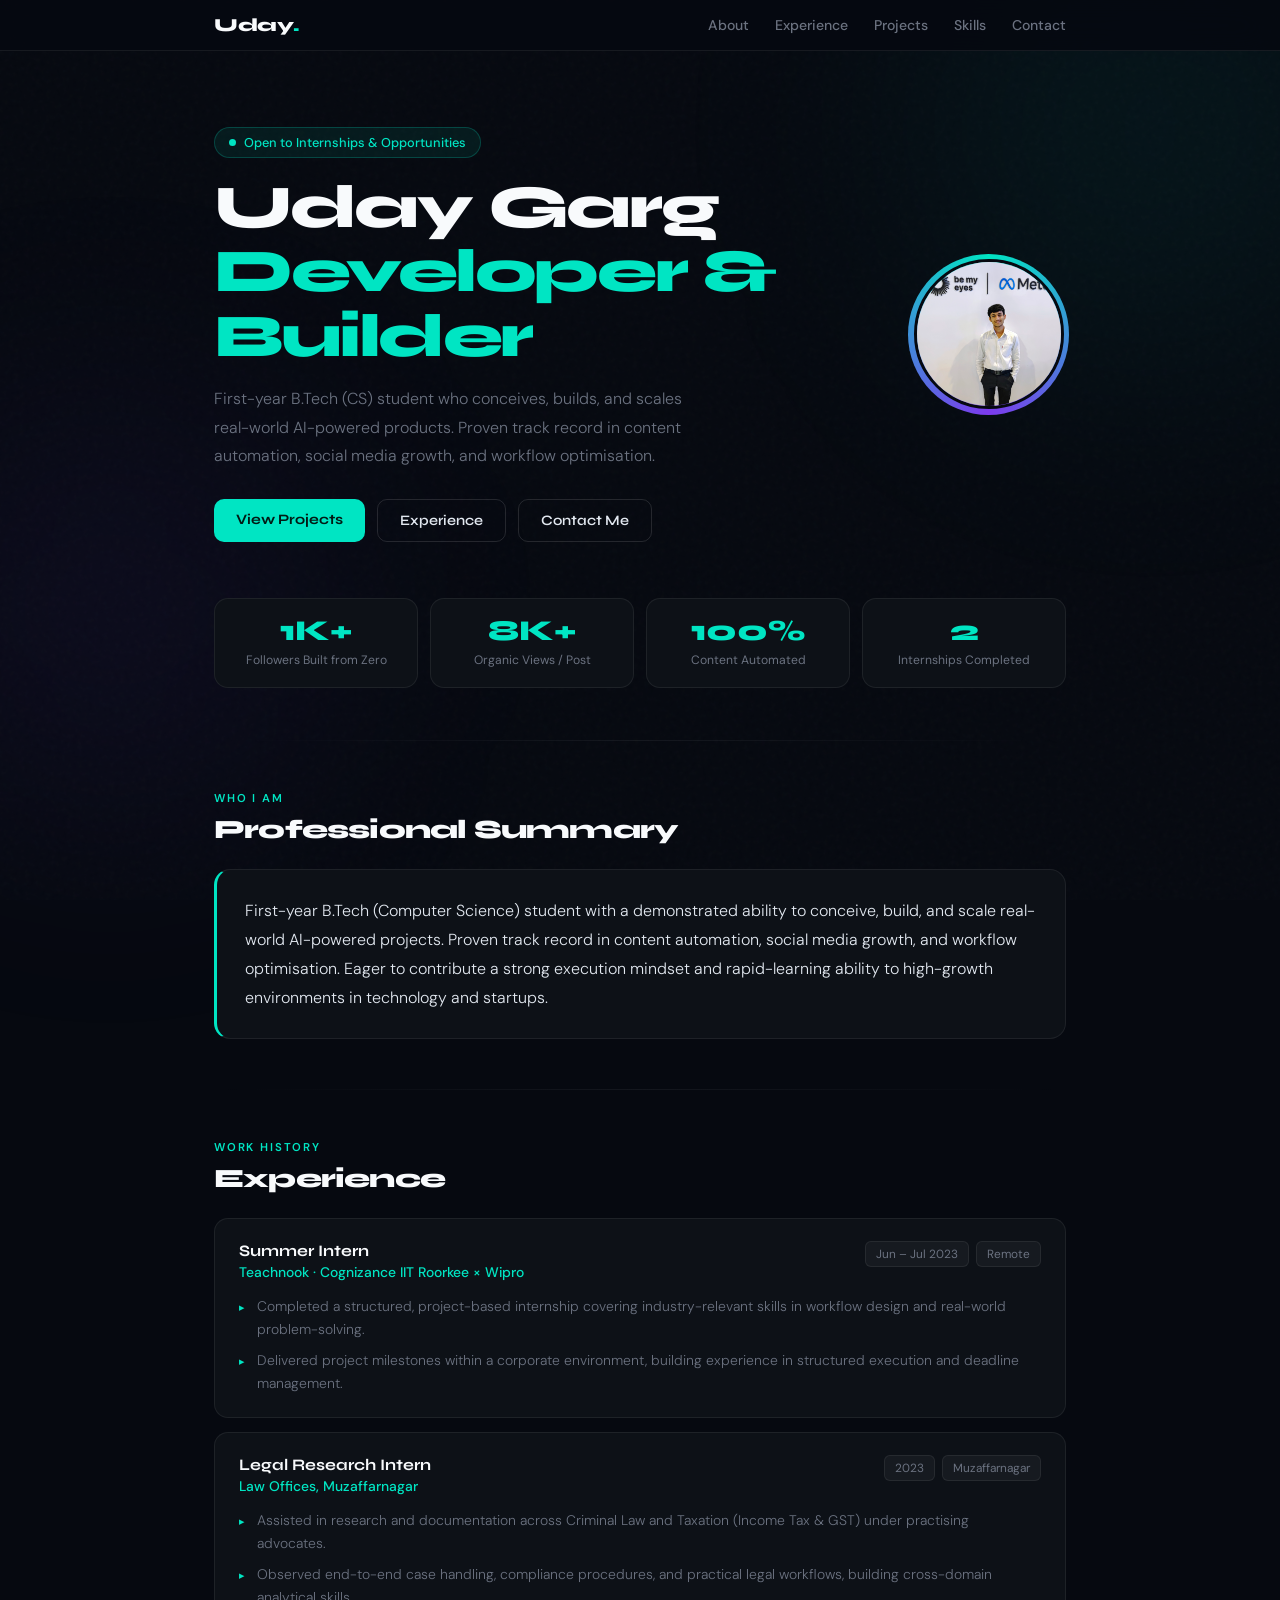
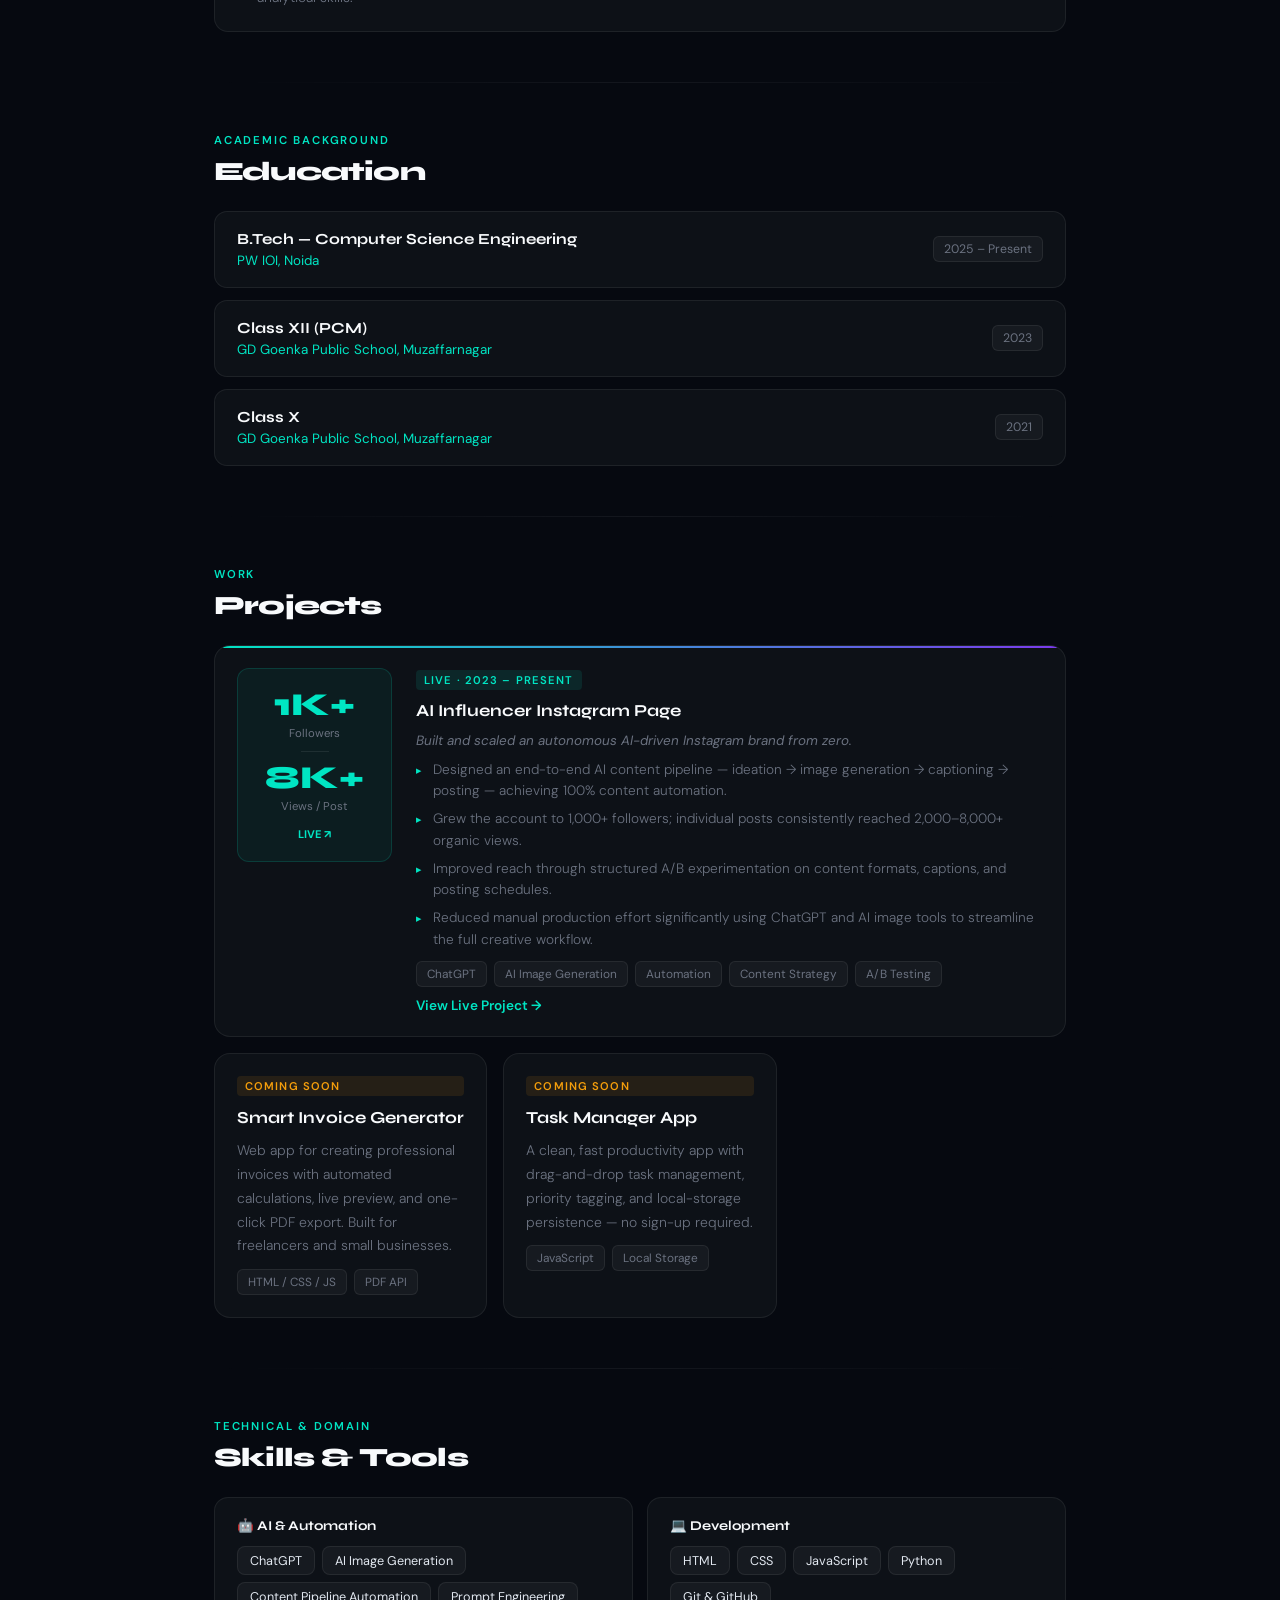
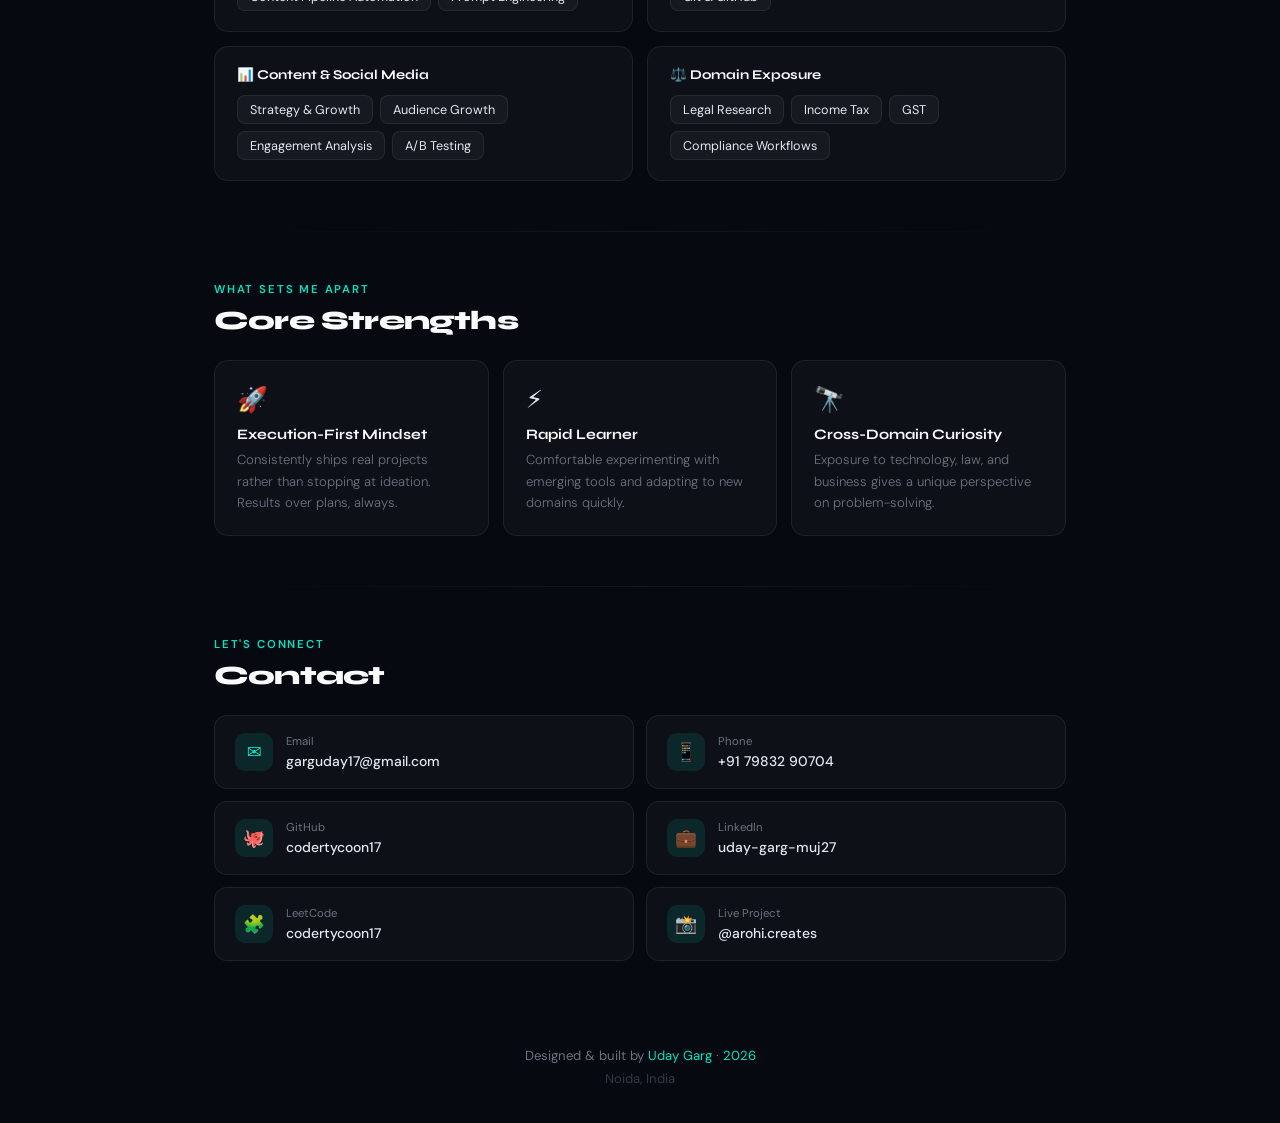
==== commit e01443ae: "Remove score display from education sections Comment out score divs for educational institutions." ====
--- a/index.html
+++ b/index.html
@@ -495,7 +495,7 @@
           </div>
           <div class="edu-right">
             <div class="edu-year">2023</div>
-            <div class="edu-score">65%</div>
+            <!-- <div class="edu-score">65%</div> -->
           </div>
         </div>
         <div class="edu-card">
@@ -505,7 +505,7 @@
           </div>
           <div class="edu-right">
             <div class="edu-year">2021</div>
-            <div class="edu-score">80%</div>
+            <!-- <div class="edu-score">80%</div> -->
           </div>
         </div>
       </div>
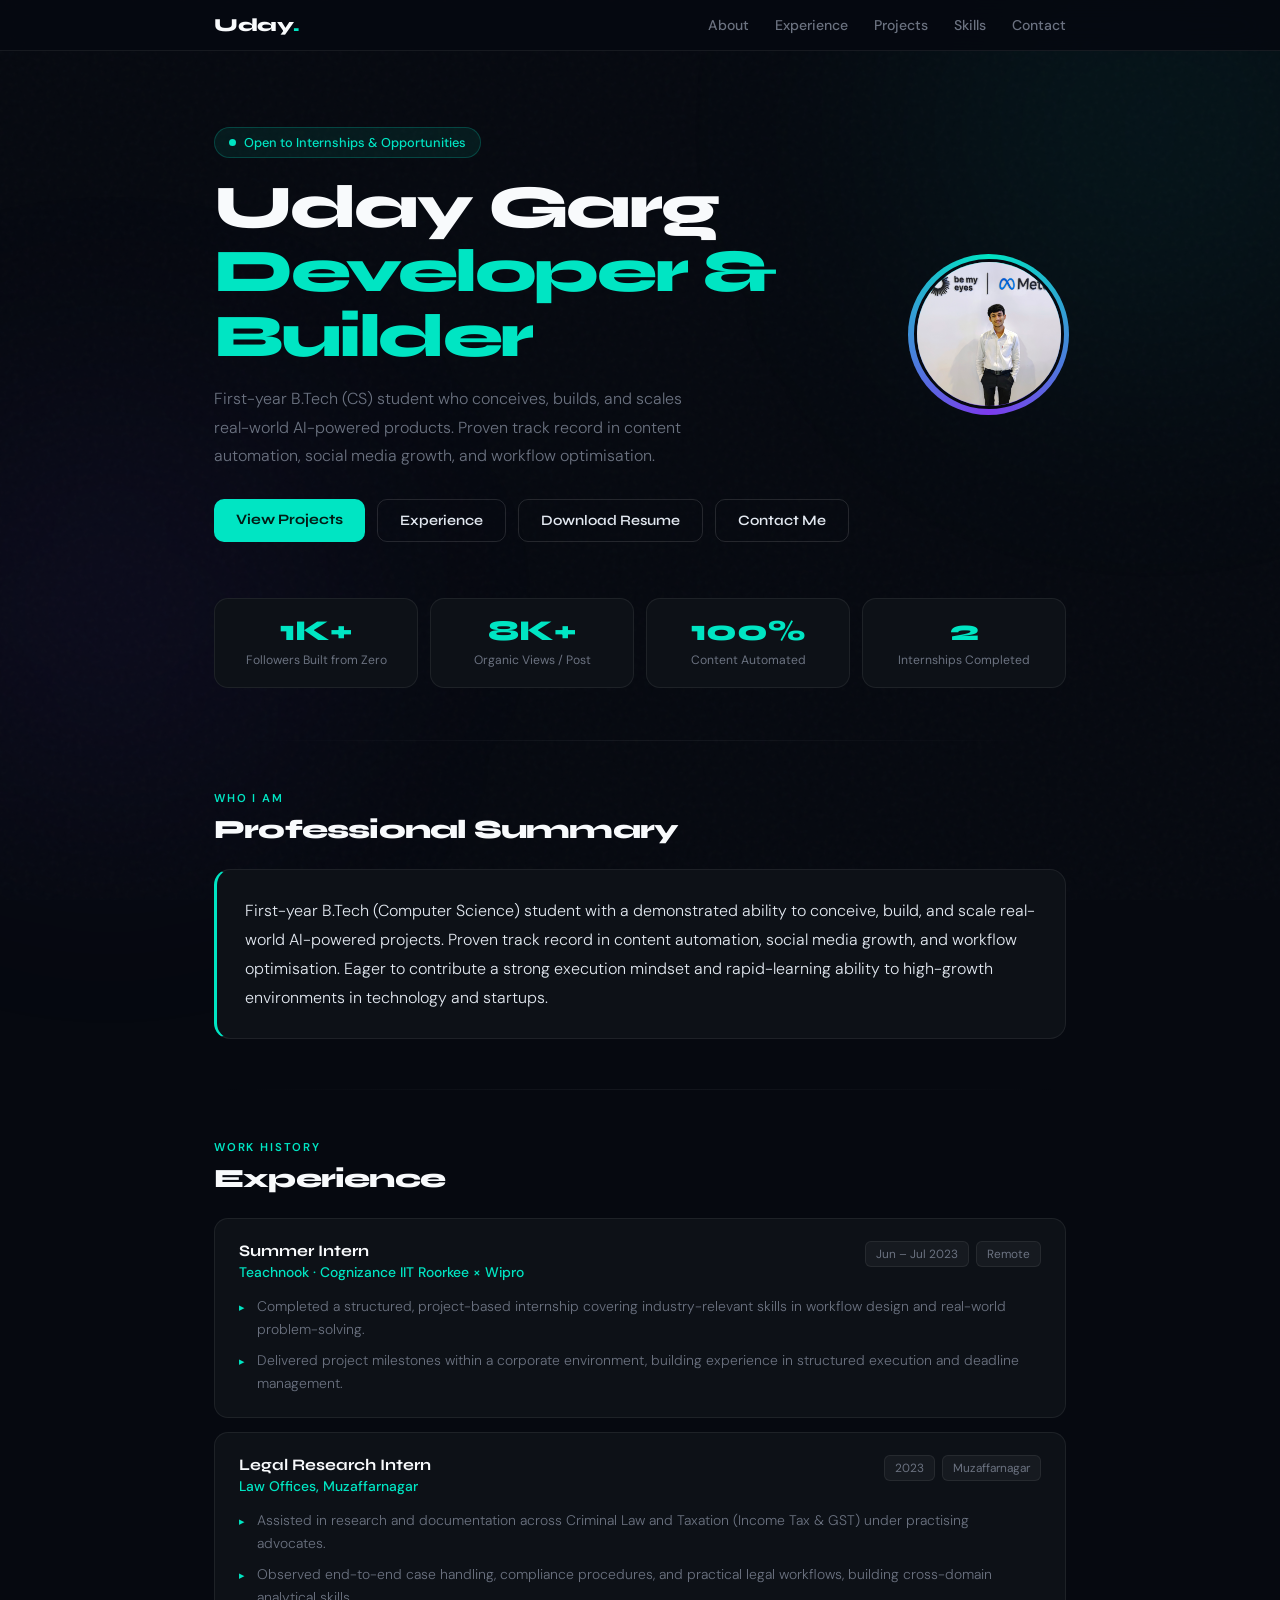
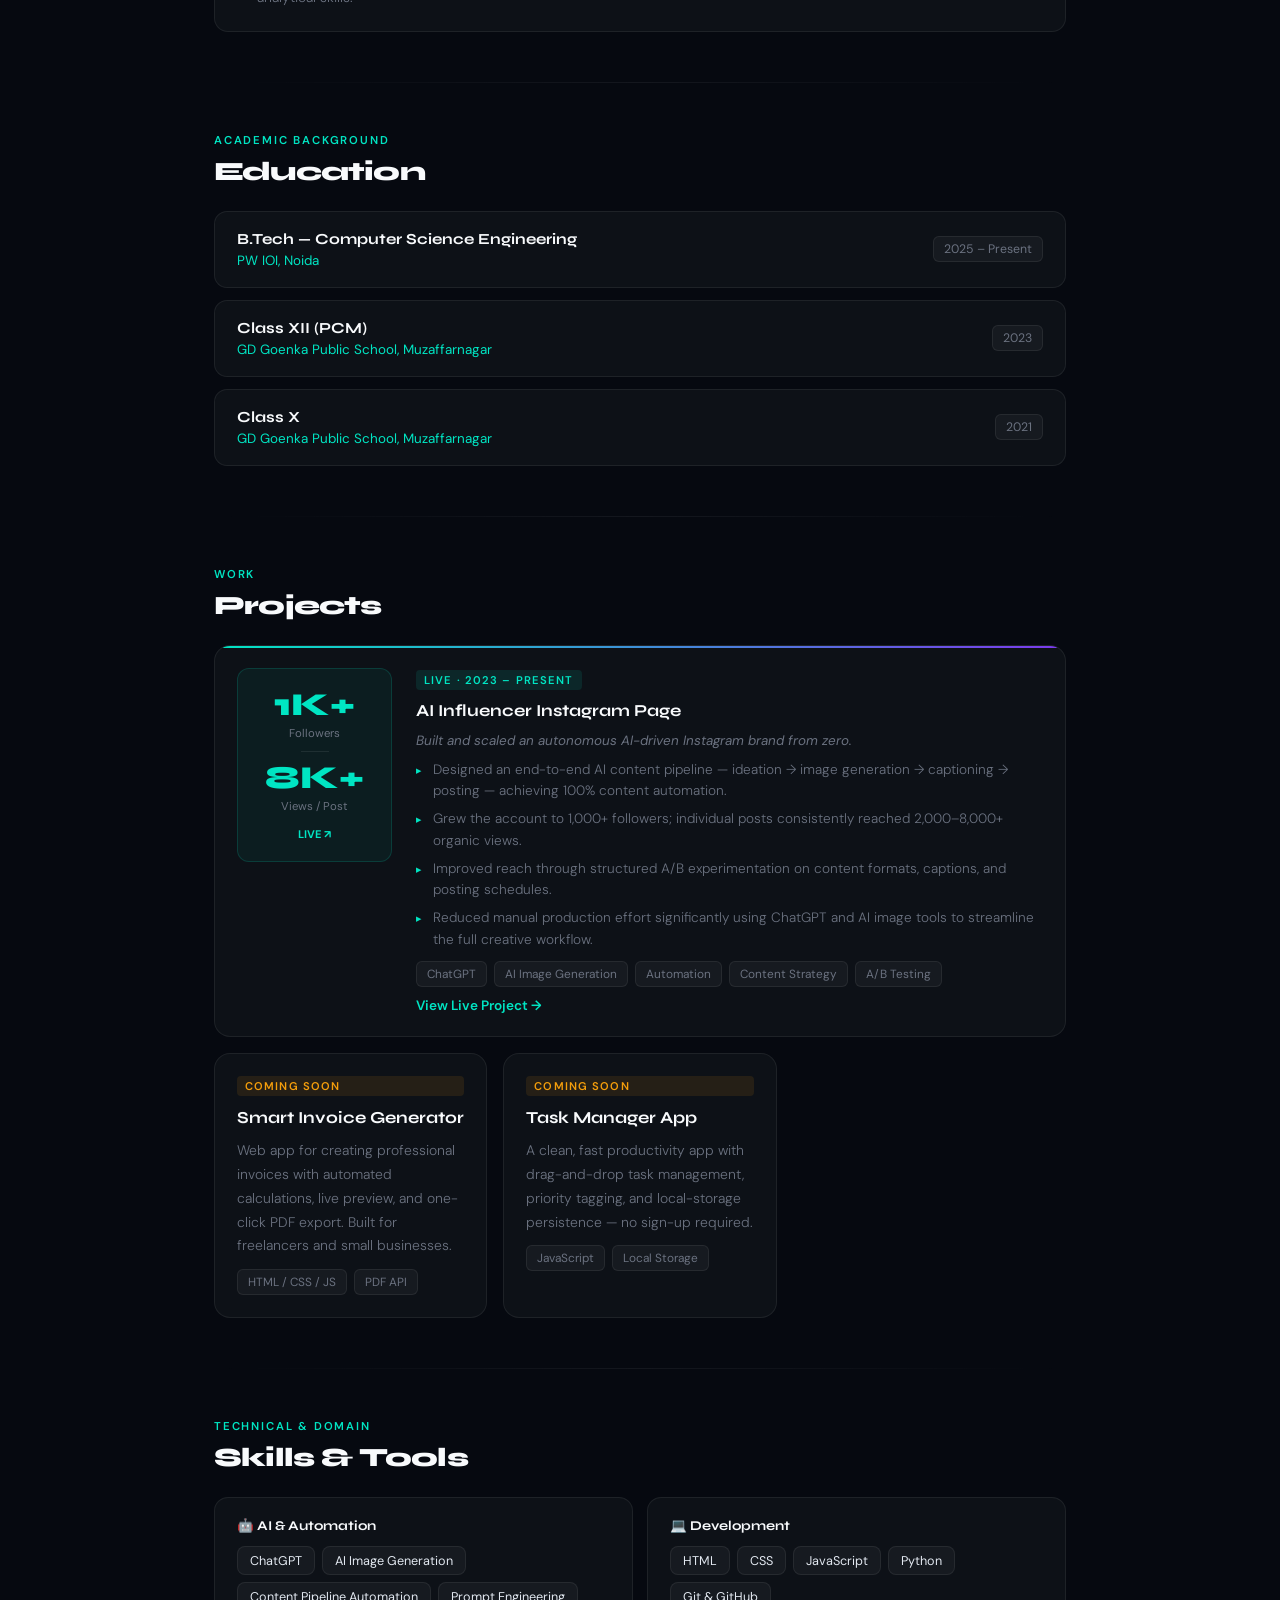
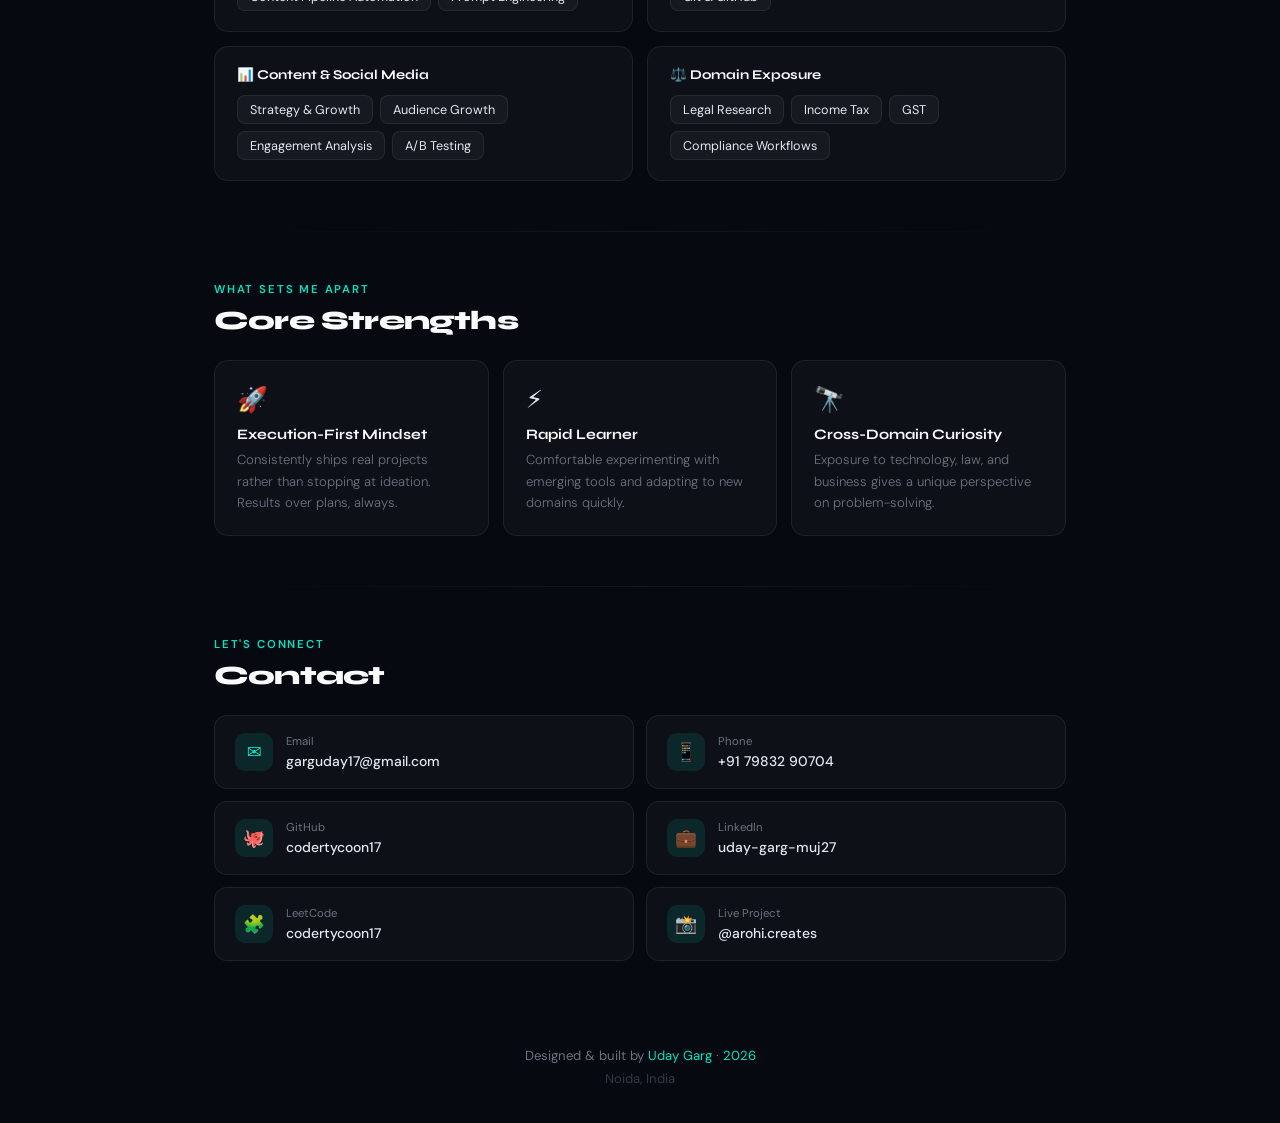
==== commit a58e5def: "Add resume download button to index.html Added a new button to download the resume." ====
--- a/index.html
+++ b/index.html
@@ -384,10 +384,19 @@
           First-year B.Tech (CS) student who conceives, builds, and scales real-world AI-powered products. Proven track record in content automation, social media growth, and workflow optimisation.
         </p>
         <div class="hero-cta">
-          <a class="btn-primary" href="#projects">View Projects</a>
-          <a class="btn-ghost" href="#experience">Experience</a>
-          <a class="btn-ghost" href="#contact">Contact Me</a>
-        </div>
+  <a class="btn-primary" href="#projects">View Projects</a>
+  <a class="btn-ghost" href="#experience">Experience</a>
+
+  <!-- NEW RESUME BUTTON -->
+  <a class="btn-ghost" 
+     href="https://drive.google.com/file/d/17s4rqTDZOhK3IG74VKhuG47-BleSvuye/view?usp=sharing" 
+     target="_blank" 
+     rel="noopener">
+     Download Resume
+  </a>
+
+  <a class="btn-ghost" href="#contact">Contact Me</a>
+</div>
       </div>
       <div class="avatar-wrap">
         <div class="avatar-ring"></div>
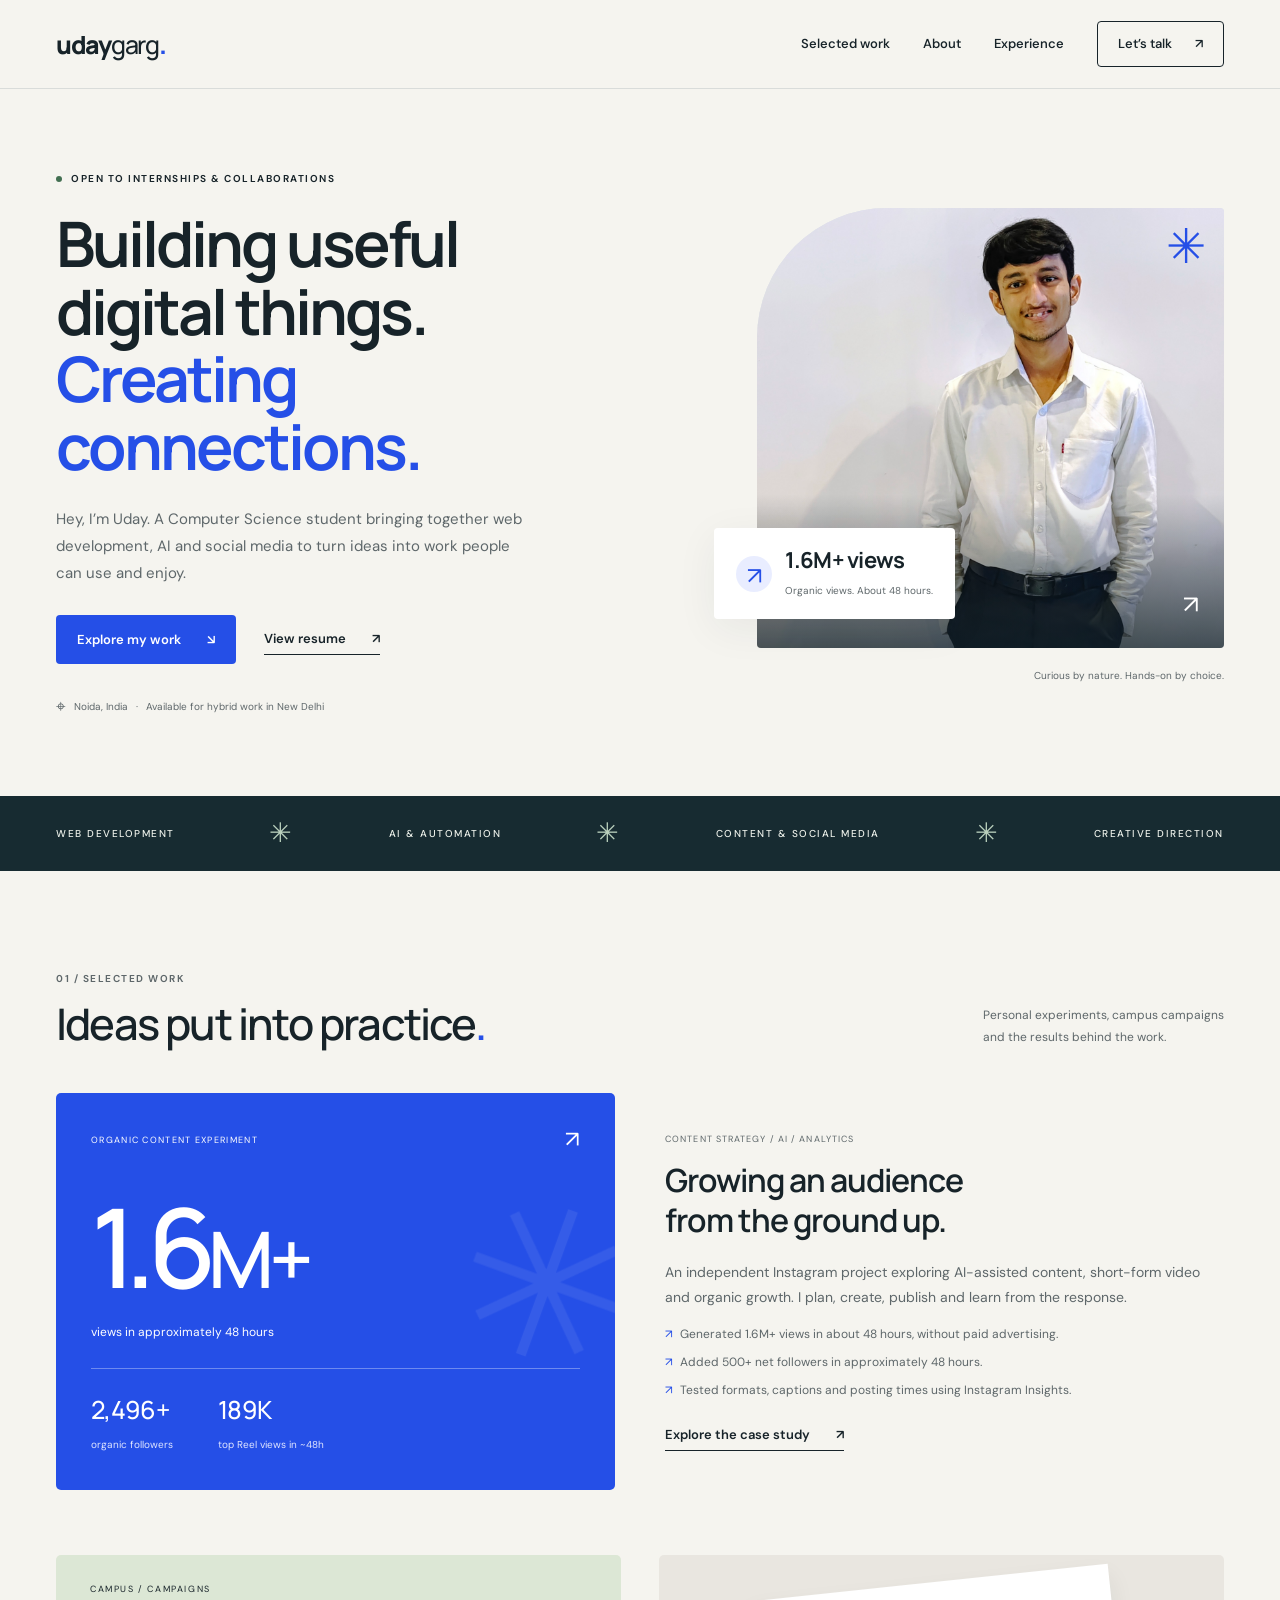
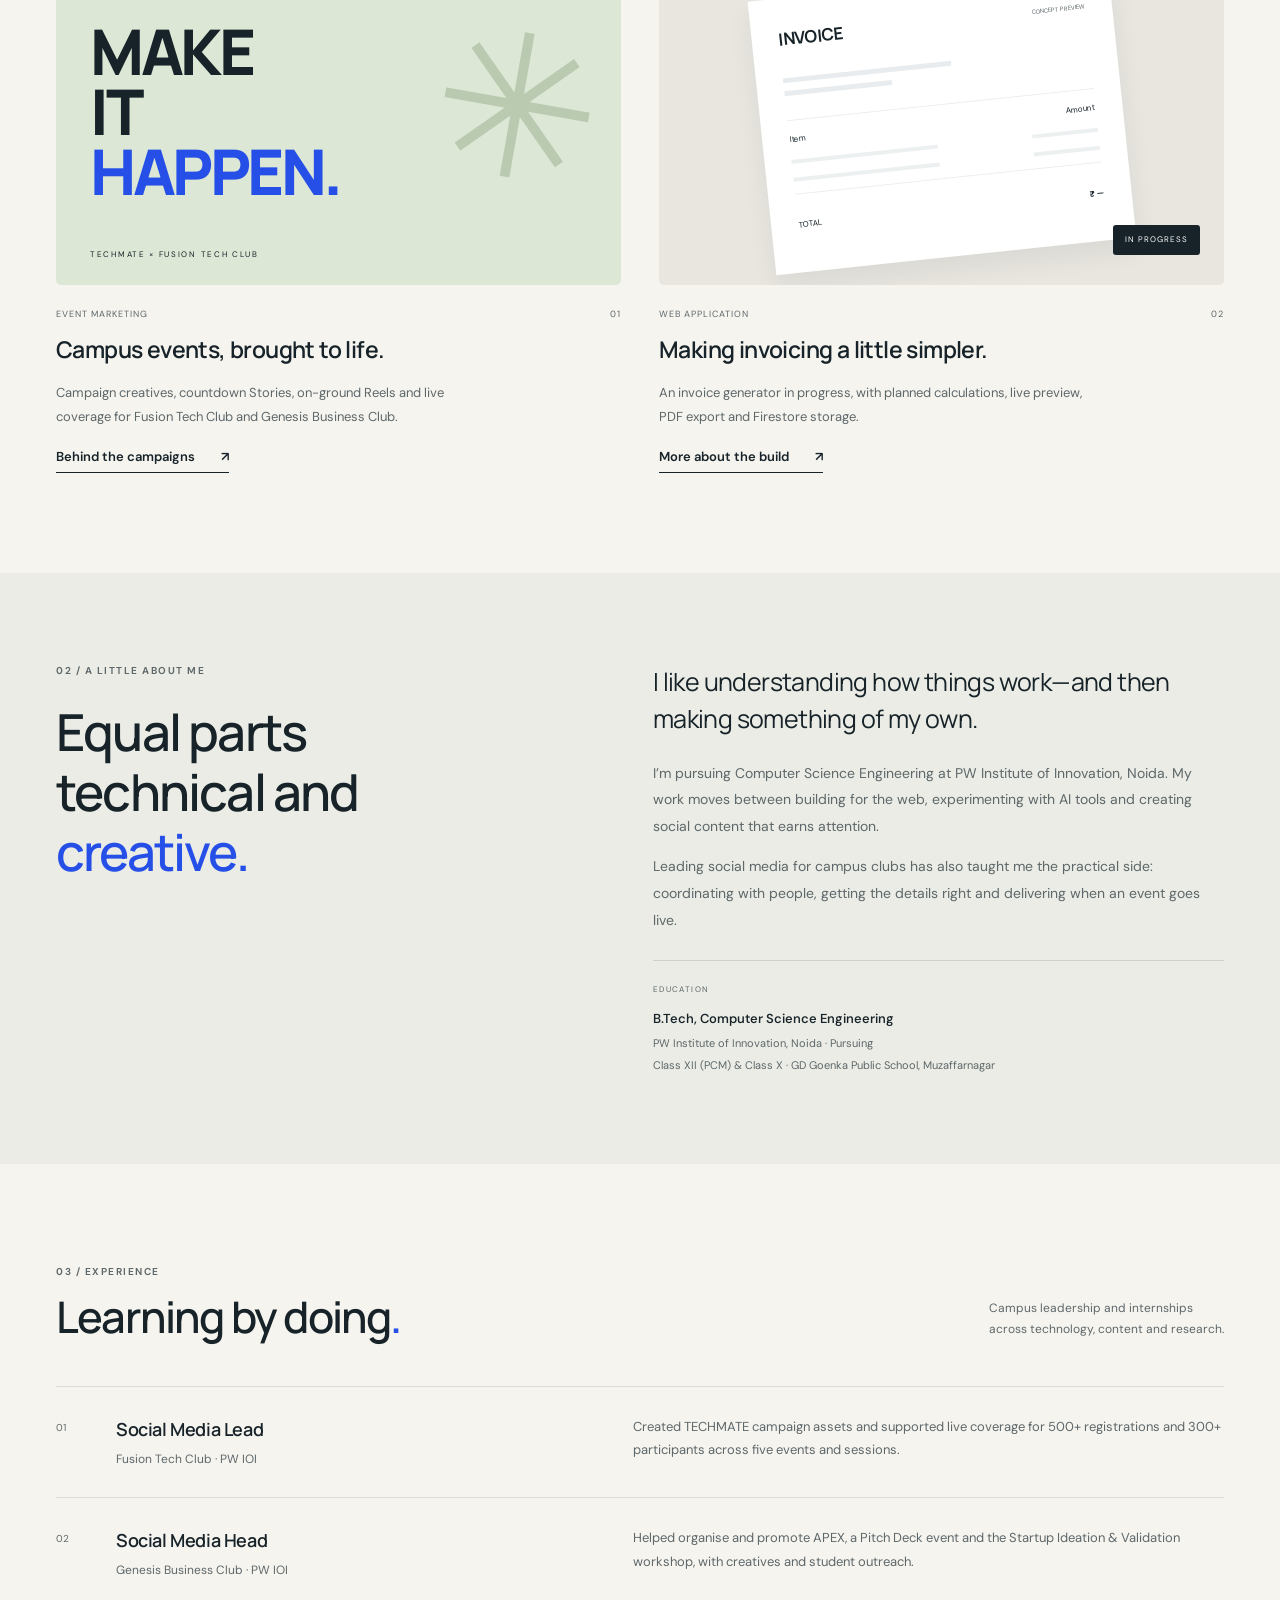
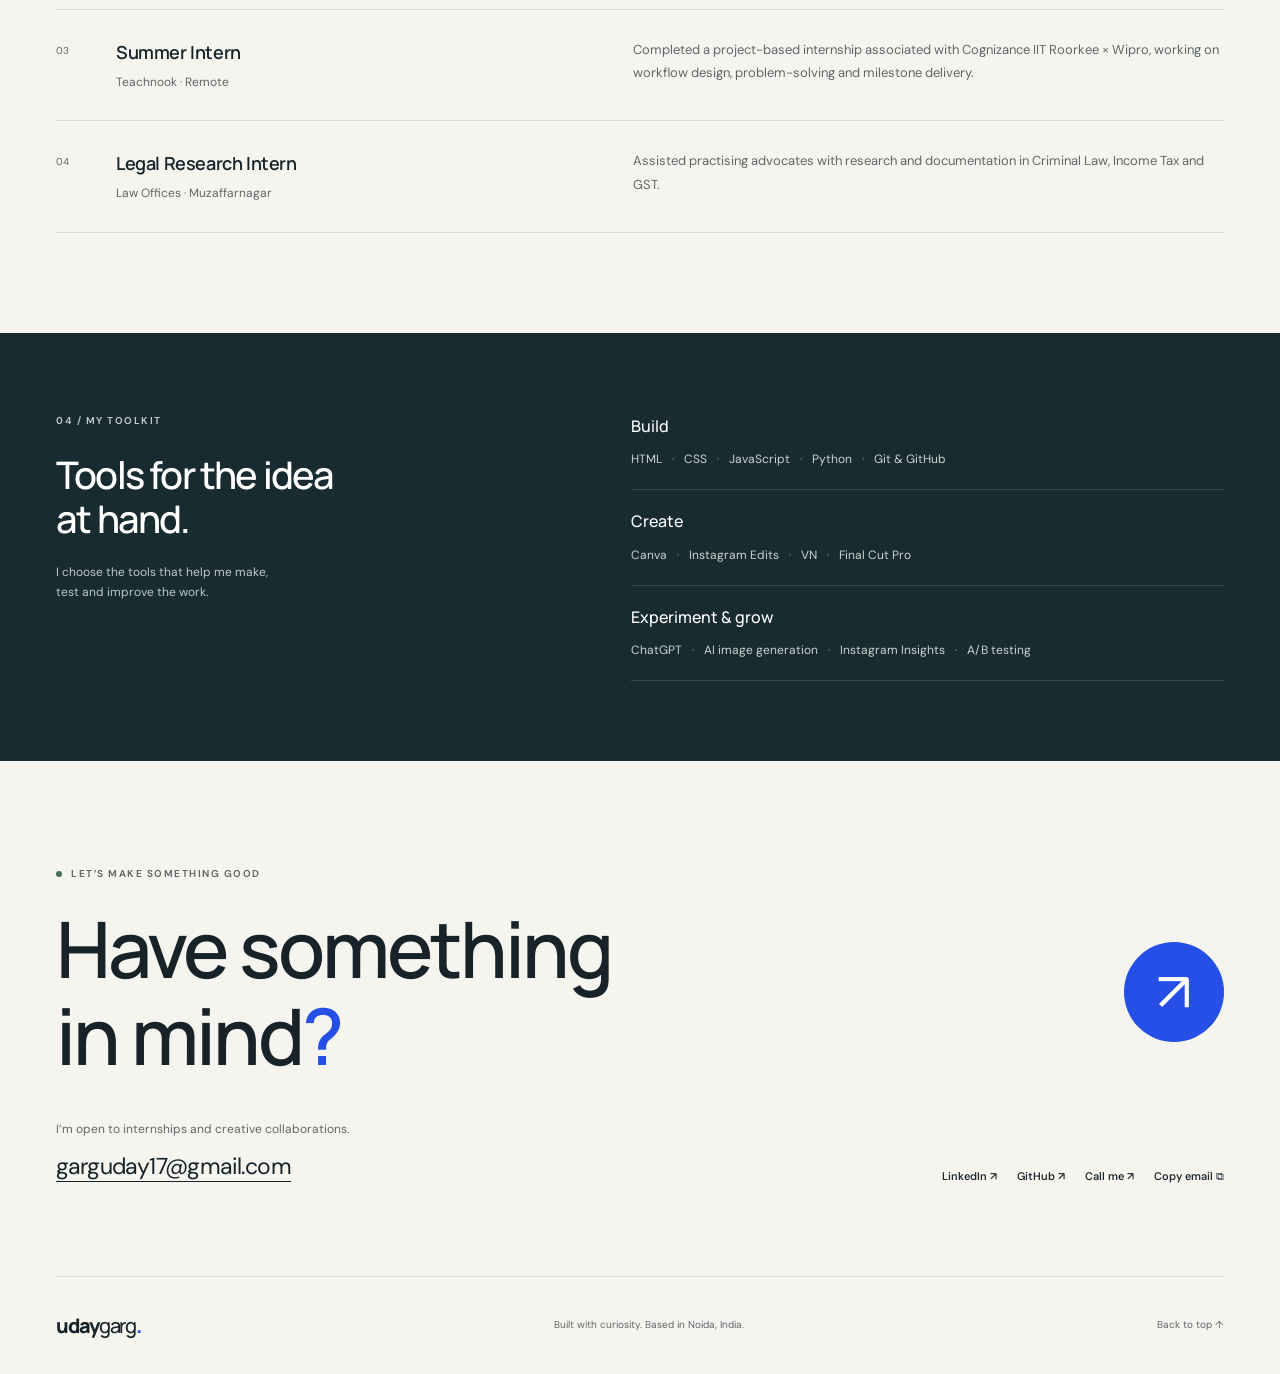
==== commit 2545ff50: "Redesign portfolio with editorial layout and updated work Introduce a responsive cobalt and off-whit" ====
--- a/index.html
+++ b/index.html
@@ -1,723 +1,28 @@
-<!DOCTYPE html>
+<!doctype html>
 <html lang="en">
 <head>
-  <meta charset="utf-8" />
-  <meta name="viewport" content="width=device-width, initial-scale=1" />
-  <title>Uday Garg — Developer & Builder</title>
-  <meta name="description" content="First-year B.Tech CS student building AI-powered products. Proven track record in content automation and social media growth. Open to internships." />
-  <meta name="keywords" content="Uday Garg, developer, AI, automation, portfolio, PW IOI, computer science" />
-  <meta name="author" content="Uday Garg" />
-  <meta property="og:type" content="website" />
-  <meta property="og:title" content="Uday Garg — Developer & Builder" />
-  <meta property="og:description" content="First-year B.Tech CS student building AI-powered products and scalable web experiences." />
-  <meta property="og:image" content="https://codertycoon17.github.io/personal-profile/profile.jpg" />
-  <meta property="og:url" content="https://codertycoon17.github.io/personal-profile/" />
-  <meta name="twitter:card" content="summary_large_image" />
-  <meta name="twitter:title" content="Uday Garg — Developer & Builder" />
-  <meta name="twitter:image" content="https://codertycoon17.github.io/personal-profile/profile.jpg" />
-  <link rel="canonical" href="https://codertycoon17.github.io/personal-profile/" />
-  <link rel="preconnect" href="https://fonts.googleapis.com">
-  <link href="https://fonts.googleapis.com/css2?family=Syne:wght@400;600;700;800&family=DM+Sans:opsz,wght@9..40,300;9..40,400;9..40,500&display=swap" rel="stylesheet">
-
-  <style>
-    :root {
-      --bg: #060910;
-      --surface: #0d1117;
-      --border: rgba(255,255,255,0.07);
-      --muted: #6b7280;
-      --text: #e2e8f0;
-      --heading: #f8fafc;
-      --accent: #00e5c3;
-      --accent2: #7c3aed;
-      --gold: #f59e0b;
-    }
-
-    *, *::before, *::after { box-sizing: border-box; margin: 0; padding: 0; }
-    html { scroll-behavior: smooth; }
-    body {
-      font-family: 'DM Sans', system-ui, sans-serif;
-      background: var(--bg);
-      color: var(--text);
-      min-height: 100vh;
-      overflow-x: hidden;
-    }
-    a { color: var(--accent); text-decoration: none; }
-
-    /* noise overlay */
-    body::before {
-      content: ''; position: fixed; inset: 0; pointer-events: none; z-index: 0;
-      background-image: url("data:image/svg+xml,%3Csvg viewBox='0 0 200 200' xmlns='http://www.w3.org/2000/svg'%3E%3Cfilter id='n'%3E%3CfeTurbulence type='fractalNoise' baseFrequency='0.85' numOctaves='4' stitchTiles='stitch'/%3E%3C/filter%3E%3Crect width='100%25' height='100%25' filter='url(%23n)' opacity='0.035'/%3E%3C/svg%3E");
-      opacity: 0.6;
-    }
-
-    .glow-orb { position: fixed; border-radius: 50%; filter: blur(130px); pointer-events: none; z-index: 0; }
-    .glow-orb.a { width: 500px; height: 500px; background: rgba(0,229,195,0.055); top: -120px; right: -120px; }
-    .glow-orb.b { width: 420px; height: 420px; background: rgba(124,58,237,0.065); bottom: 80px; left: -100px; }
-
-    .wrap { max-width: 900px; margin: 0 auto; padding: 0 24px; position: relative; z-index: 1; }
-
-    /* ── NAV ── */
-    nav {
-      position: sticky; top: 0; z-index: 100;
-      padding: 14px 0;
-      background: rgba(6,9,16,0.88);
-      backdrop-filter: blur(18px);
-      -webkit-backdrop-filter: blur(18px);
-      border-bottom: 1px solid var(--border);
-    }
-    .nav-inner {
-      max-width: 900px; margin: 0 auto; padding: 0 24px;
-      display: flex; justify-content: space-between; align-items: center;
-    }
-    .nav-logo { font-family: 'Syne', sans-serif; font-weight: 800; font-size: 1.15rem; color: var(--heading); letter-spacing: -0.02em; }
-    .nav-logo span { color: var(--accent); }
-    .nav-links { display: flex; gap: 26px; }
-    .nav-links a { color: var(--muted); font-size: 0.88rem; font-weight: 500; transition: color 0.2s; }
-    .nav-links a:hover { color: var(--accent); }
-
-    /* ── HERO ── */
-    .hero {
-      padding: 76px 0 56px;
-      display: grid;
-      grid-template-columns: 1fr 155px;
-      gap: 36px;
-      align-items: center;
-    }
-
-    .hero-badge {
-      display: inline-flex; align-items: center; gap: 8px;
-      background: rgba(0,229,195,0.08); border: 1px solid rgba(0,229,195,0.22);
-      border-radius: 999px; padding: 6px 14px;
-      font-size: 0.8rem; color: var(--accent); font-weight: 500;
-      margin-bottom: 18px;
-    }
-    .badge-dot { width: 7px; height: 7px; background: var(--accent); border-radius: 50%; animation: pulse 2s infinite; }
-    @keyframes pulse { 0%,100%{opacity:1;transform:scale(1)} 50%{opacity:0.4;transform:scale(0.75)} }
-
-    .hero-name {
-      font-family: 'Syne', sans-serif;
-      font-size: clamp(2.4rem, 5.5vw, 3.8rem);
-      font-weight: 800; color: var(--heading);
-      letter-spacing: -0.04em; line-height: 1.06;
-    }
-    .hero-name .accent { color: var(--accent); }
-    .hero-sub {
-      margin-top: 16px; color: var(--muted);
-      font-size: 1rem; font-weight: 300; line-height: 1.78; max-width: 500px;
-    }
-    .hero-cta { margin-top: 28px; display: flex; gap: 12px; flex-wrap: wrap; }
-
-    .btn-primary {
-      display: inline-block;
-      padding: 12px 22px; background: var(--accent); color: #021a14 !important;
-      font-family: 'Syne', sans-serif; font-weight: 700; font-size: 0.9rem;
-      border-radius: 10px; transition: all 0.2s; cursor: pointer;
-    }
-    .btn-primary:hover { transform: translateY(-2px); box-shadow: 0 10px 28px rgba(0,229,195,0.28); }
-    .btn-ghost {
-      display: inline-block;
-      padding: 12px 22px; background: transparent;
-      border: 1px solid rgba(255,255,255,0.12); color: var(--text) !important;
-      font-family: 'Syne', sans-serif; font-weight: 600; font-size: 0.9rem;
-      border-radius: 10px; transition: all 0.2s; cursor: pointer;
-    }
-    .btn-ghost:hover { border-color: rgba(255,255,255,0.25); background: rgba(255,255,255,0.05); }
-
-    /* ── AVATAR ── */
-    .avatar-wrap {
-      position: relative;
-      display: inline-flex;
-      align-items: center;
-      justify-content: center;
-      width: 155px; height: 155px;
-    }
-    .avatar-ring {
-      position: absolute; inset: -3px; border-radius: 50%;
-      background: conic-gradient(var(--accent) 0deg, var(--accent2) 180deg, var(--accent) 360deg);
-      animation: spin 4s linear infinite;
-    }
-    @keyframes spin { to { transform: rotate(360deg); } }
-    .avatar {
-      width: 150px; height: 150px; border-radius: 50%;
-      object-fit: cover; object-position: top;
-      border: 3px solid var(--bg);
-      position: relative; z-index: 1;
-      display: block;
-    }
-
-    /* ── SHARED ── */
-    section { padding: 50px 0; }
-    .section-label {
-      font-size: 0.71rem; font-weight: 600; letter-spacing: 0.16em;
-      text-transform: uppercase; color: var(--accent); margin-bottom: 8px;
-    }
-    .section-title {
-      font-family: 'Syne', sans-serif; font-size: 1.65rem; font-weight: 800;
-      color: var(--heading); letter-spacing: -0.03em; margin-bottom: 24px;
-    }
-    .divider { height: 1px; background: linear-gradient(90deg, transparent, rgba(255,255,255,0.06), transparent); }
-
-    /* ── STATS ── */
-    .stats-row { display: grid; grid-template-columns: repeat(4,1fr); gap: 12px; margin-bottom: 52px; }
-    .stat {
-      background: var(--surface); border: 1px solid var(--border);
-      border-radius: 14px; padding: 18px 14px; text-align: center; transition: border-color 0.2s;
-    }
-    .stat:hover { border-color: rgba(0,229,195,0.3); }
-    .stat-num { font-family: 'Syne', sans-serif; font-size: 1.8rem; font-weight: 800; color: var(--accent); line-height: 1; }
-    .stat-label { font-size: 0.76rem; color: var(--muted); margin-top: 6px; line-height: 1.4; }
-
-    /* ── SUMMARY ── */
-    .summary-card {
-      background: var(--surface); border: 1px solid var(--border);
-      border-left: 3px solid var(--accent);
-      border-radius: 16px; padding: 26px 28px;
-    }
-    .summary-card p { color: var(--text); line-height: 1.82; font-size: 1rem; font-weight: 300; }
-
-    /* ── EXPERIENCE ── */
-    .timeline { display: flex; flex-direction: column; gap: 14px; }
-    .tl-item {
-      background: var(--surface); border: 1px solid var(--border);
-      border-radius: 14px; padding: 22px 24px; transition: border-color 0.2s;
-    }
-    .tl-item:hover { border-color: rgba(0,229,195,0.25); }
-    .tl-top { display: flex; justify-content: space-between; align-items: flex-start; gap: 12px; flex-wrap: wrap; }
-    .tl-role { font-family: 'Syne', sans-serif; font-weight: 700; font-size: 1rem; color: var(--heading); }
-    .tl-org { color: var(--accent); font-size: 0.87rem; font-weight: 500; margin-top: 3px; }
-    .tl-tags { display: flex; gap: 7px; flex-wrap: wrap; flex-shrink: 0; }
-    .tl-tag {
-      font-size: 0.74rem; color: var(--muted);
-      background: rgba(255,255,255,0.04); border: 1px solid var(--border);
-      border-radius: 6px; padding: 4px 10px; white-space: nowrap;
-    }
-    .tl-bullets { margin-top: 14px; list-style: none; padding: 0; display: flex; flex-direction: column; gap: 8px; }
-    .tl-bullets li { color: var(--muted); font-size: 0.87rem; line-height: 1.65; font-weight: 300; padding-left: 18px; position: relative; }
-    .tl-bullets li::before { content: '▸'; position: absolute; left: 0; color: var(--accent); font-size: 0.68rem; top: 4px; }
-
-    /* ── EDUCATION ── */
-    .edu-list { display: flex; flex-direction: column; gap: 12px; }
-    .edu-card {
-      background: var(--surface); border: 1px solid var(--border);
-      border-radius: 13px; padding: 18px 22px;
-      display: flex; justify-content: space-between; align-items: center; gap: 16px;
-      transition: border-color 0.2s;
-    }
-    .edu-card:hover { border-color: rgba(0,229,195,0.25); }
-    .edu-degree { font-family: 'Syne', sans-serif; font-weight: 700; font-size: 0.96rem; color: var(--heading); }
-    .edu-school { color: var(--accent); font-size: 0.84rem; margin-top: 4px; }
-    .edu-right { text-align: right; flex-shrink: 0; }
-    .edu-year {
-      font-size: 0.77rem; color: var(--muted);
-      background: rgba(255,255,255,0.04); border: 1px solid var(--border);
-      border-radius: 6px; padding: 4px 10px; display: inline-block;
-    }
-    .edu-score { font-size: 0.8rem; color: var(--gold); margin-top: 6px; font-weight: 500; }
-
-    /* ── PROJECTS ── */
-    .projects-grid { display: grid; grid-template-columns: repeat(auto-fill, minmax(260px,1fr)); gap: 16px; }
-
-    .proj-card {
-      background: var(--surface); border: 1px solid var(--border);
-      border-radius: 16px; padding: 22px;
-      display: flex; flex-direction: column; gap: 11px;
-      transition: all 0.25s; position: relative; overflow: hidden;
-    }
-    .proj-card::before {
-      content: ''; position: absolute; top: 0; left: 0; right: 0; height: 2px;
-      background: linear-gradient(90deg, var(--accent), var(--accent2));
-      opacity: 0; transition: opacity 0.22s;
-    }
-    .proj-card:hover { border-color: rgba(0,229,195,0.28); transform: translateY(-4px); box-shadow: 0 18px 40px rgba(0,0,0,0.32); }
-    .proj-card:hover::before { opacity: 1; }
-
-    .proj-card.featured { grid-column: 1 / -1; flex-direction: row; align-items: flex-start; gap: 24px; }
-    .proj-card.featured::before { opacity: 1; }
-
-    .proj-tag {
-      display: inline-block; font-size: 0.7rem; font-weight: 600;
-      letter-spacing: 0.1em; text-transform: uppercase;
-      color: var(--accent); background: rgba(0,229,195,0.1);
-      border-radius: 4px; padding: 3px 8px;
-    }
-    .proj-tag.soon { color: var(--gold); background: rgba(245,158,11,0.1); }
-
-    .proj-title { font-family: 'Syne', sans-serif; font-size: 1.05rem; font-weight: 700; color: var(--heading); }
-    .proj-subtitle { font-style: italic; color: var(--muted); font-size: 0.84rem; margin-top: 1px; }
-    .proj-desc { color: var(--muted); font-size: 0.87rem; line-height: 1.72; font-weight: 300; }
-
-    .proj-bullets { list-style: none; padding: 0; margin: 0; display: flex; flex-direction: column; gap: 6px; }
-    .proj-bullets li { color: var(--muted); font-size: 0.85rem; line-height: 1.6; font-weight: 300; padding-left: 17px; position: relative; }
-    .proj-bullets li::before { content: '▸'; position: absolute; left: 0; color: var(--accent); font-size: 0.68rem; top: 3px; }
-
-    .proj-chips { display: flex; gap: 7px; flex-wrap: wrap; }
-    .proj-chip {
-      font-size: 0.74rem; padding: 4px 10px;
-      background: rgba(255,255,255,0.04); border: 1px solid var(--border);
-      border-radius: 6px; color: var(--muted);
-    }
-    .proj-link {
-      display: inline-flex; align-items: center; gap: 6px;
-      font-size: 0.85rem; font-weight: 600; color: var(--accent);
-      margin-top: auto; transition: gap 0.18s;
-    }
-    .proj-link:hover { gap: 10px; }
-
-    .feat-stat {
-      width: 155px; flex-shrink: 0;
-      background: rgba(0,229,195,0.055); border: 1px solid rgba(0,229,195,0.16);
-      border-radius: 12px; padding: 20px 16px;
-      display: flex; flex-direction: column; align-items: center; justify-content: center; gap: 5px; text-align: center;
-    }
-    .feat-num { font-family: 'Syne', sans-serif; font-size: 2rem; font-weight: 800; color: var(--accent); line-height: 1; }
-    .feat-label { font-size: 0.71rem; color: var(--muted); }
-    .feat-sep { width: 28px; height: 1px; background: rgba(255,255,255,0.08); margin: 5px 0; }
-    .feat-live { font-size: 0.69rem; color: var(--accent); font-weight: 700; margin-top: 8px; }
-
-    .proj-body { flex: 1; display: flex; flex-direction: column; gap: 10px; }
-
-    /* ── SKILLS ── */
-    .skills-grid { display: grid; grid-template-columns: 1fr 1fr; gap: 14px; }
-    .skill-group {
-      background: var(--surface); border: 1px solid var(--border);
-      border-radius: 14px; padding: 20px 22px; transition: border-color 0.2s;
-    }
-    .skill-group:hover { border-color: rgba(0,229,195,0.2); }
-    .skill-group-title {
-      font-family: 'Syne', sans-serif; font-size: 0.84rem; font-weight: 700;
-      color: var(--heading); margin-bottom: 12px;
-    }
-    .skill-chips { display: flex; flex-wrap: wrap; gap: 7px; }
-    .skill-chip {
-      font-size: 0.79rem; padding: 5px 12px;
-      background: rgba(255,255,255,0.04); border: 1px solid var(--border);
-      border-radius: 8px; color: var(--text); transition: all 0.18s;
-    }
-    .skill-chip:hover { border-color: rgba(0,229,195,0.4); color: var(--accent); cursor: default; }
-
-    /* ── STRENGTHS ── */
-    .strengths-grid { display: grid; grid-template-columns: repeat(3,1fr); gap: 14px; }
-    .strength-card {
-      background: var(--surface); border: 1px solid var(--border);
-      border-radius: 14px; padding: 22px; transition: all 0.2s;
-    }
-    .strength-card:hover { border-color: rgba(0,229,195,0.25); transform: translateY(-2px); }
-    .strength-icon { font-size: 1.55rem; margin-bottom: 10px; }
-    .strength-title { font-family: 'Syne', sans-serif; font-size: 0.9rem; font-weight: 700; color: var(--heading); margin-bottom: 6px; }
-    .strength-desc { font-size: 0.82rem; color: var(--muted); line-height: 1.62; font-weight: 300; }
-
-    /* ── CONTACT ── */
-    .contact-grid { display: grid; grid-template-columns: 1fr 1fr; gap: 12px; }
-    .contact-card {
-      background: var(--surface); border: 1px solid var(--border);
-      border-radius: 13px; padding: 17px 20px;
-      display: flex; align-items: center; gap: 13px; transition: all 0.2s;
-    }
-    .contact-card:hover { border-color: rgba(0,229,195,0.32); transform: translateY(-2px); }
-    .contact-icon {
-      width: 38px; height: 38px; border-radius: 10px;
-      background: rgba(0,229,195,0.1);
-      display: flex; align-items: center; justify-content: center;
-      font-size: 1.1rem; flex-shrink: 0;
-    }
-    .contact-label { font-size: 0.71rem; color: var(--muted); margin-bottom: 3px; }
-    .contact-value { font-size: 0.87rem; font-weight: 500; color: var(--text); }
-
-    /* ── FOOTER ── */
-    footer { text-align: center; padding: 36px 0; color: var(--muted); font-size: 0.82rem; }
-    footer span { color: var(--accent); }
-
-    /* ── RESPONSIVE ── */
-    @media (max-width: 660px) {
-      .hero { grid-template-columns: 1fr; text-align: center; padding: 56px 0 40px; }
-      .hero > div:first-child { order: 2; }
-      .avatar-wrap { order: 1; margin: 0 auto; }
-      .hero-sub { margin: 12px auto 0; }
-      .hero-cta { justify-content: center; }
-      .stats-row { grid-template-columns: 1fr 1fr; }
-      .proj-card.featured { flex-direction: column; }
-      .feat-stat { width: 100%; flex-direction: row; justify-content: space-around; padding: 16px; }
-      .contact-grid, .skills-grid, .strengths-grid { grid-template-columns: 1fr; }
-      .edu-card { flex-direction: column; align-items: flex-start; gap: 8px; }
-      .edu-right { text-align: left; }
-      .tl-top { flex-direction: column; }
-      .nav-links { gap: 14px; }
-    }
-    @media (max-width: 400px) {
-      .stats-row { grid-template-columns: 1fr 1fr; }
-    }
-  </style>
+<meta charset="utf-8"><meta name="viewport" content="width=device-width, initial-scale=1">
+<title>Uday Garg — Developer &amp; Content Creator</title>
+<meta name="description" content="Uday Garg's portfolio: web projects, AI-assisted content, organic social media growth and campus campaigns. Computer Science undergraduate based in Noida.">
+<meta name="author" content="Uday Garg"><meta name="theme-color" content="#f5f4ef">
+<meta property="og:type" content="website"><meta property="og:title" content="Uday Garg — Developer & Content Creator"><meta property="og:description" content="Building useful digital experiences and creating content that connects. Explore my work, experience and results."><meta property="og:url" content="https://codertycoon17.github.io/personal-profile/"><meta property="og:image" content="https://codertycoon17.github.io/personal-profile/profile.jpg">
+<link rel="canonical" href="https://codertycoon17.github.io/personal-profile/"><link rel="icon" href="favicon.svg" type="image/svg+xml">
+<link rel="preconnect" href="https://fonts.googleapis.com"><link rel="preconnect" href="https://fonts.gstatic.com" crossorigin><link href="https://fonts.googleapis.com/css2?family=DM+Sans:wght@400;450;500;550;600;650;700&family=Manrope:wght@400;500;600;650;700;750;800&display=swap" rel="stylesheet"><link rel="stylesheet" href="style.css">
+<script src="script.js" defer></script>
 </head>
 <body>
-
-  <div class="glow-orb a"></div>
-  <div class="glow-orb b"></div>
-
-  <!-- NAV -->
-  <nav>
-    <div class="nav-inner">
-      <div class="nav-logo">Uday<span>.</span></div>
-      <div class="nav-links">
-        <a href="#about">About</a>
-        <a href="#experience">Experience</a>
-        <a href="#projects">Projects</a>
-        <a href="#skills">Skills</a>
-        <a href="#contact">Contact</a>
-      </div>
-    </div>
-  </nav>
-
-  <div class="wrap">
-
-    <!-- HERO -->
-    <header class="hero" id="about">
-      <div>
-        <div class="hero-badge">
-          <span class="badge-dot"></span>
-          Open to Internships &amp; Opportunities
-        </div>
-        <h1 class="hero-name">
-          Uday Garg<br>
-          <span class="accent">Developer &amp; Builder</span>
-        </h1>
-        <p class="hero-sub">
-          First-year B.Tech (CS) student who conceives, builds, and scales real-world AI-powered products. Proven track record in content automation, social media growth, and workflow optimisation.
-        </p>
-        <div class="hero-cta">
-  <a class="btn-primary" href="#projects">View Projects</a>
-  <a class="btn-ghost" href="#experience">Experience</a>
-
-  <!-- NEW RESUME BUTTON -->
-  <a class="btn-ghost" 
-     href="https://drive.google.com/file/d/17s4rqTDZOhK3IG74VKhuG47-BleSvuye/view?usp=sharing" 
-     target="_blank" 
-     rel="noopener">
-     Download Resume
-  </a>
-
-  <a class="btn-ghost" href="#contact">Contact Me</a>
-</div>
-      </div>
-      <div class="avatar-wrap">
-        <div class="avatar-ring"></div>
-        <img class="avatar" src="profile.jpg" alt="Uday Garg"
-             onerror="this.outerHTML='<div class=\'avatar\' style=\'background:linear-gradient(135deg,#1e293b,#0f172a);display:flex;align-items:center;justify-content:center;font-family:Syne,sans-serif;font-size:2.4rem;font-weight:800;color:#00e5c3;\'>UG</div>'">
-      </div>
-    </header>
-
-    <!-- STATS -->
-    <div class="stats-row">
-      <div class="stat">
-        <div class="stat-num">1K+</div>
-        <div class="stat-label">Followers Built from Zero</div>
-      </div>
-      <div class="stat">
-        <div class="stat-num">8K+</div>
-        <div class="stat-label">Organic Views / Post</div>
-      </div>
-      <div class="stat">
-        <div class="stat-num">100%</div>
-        <div class="stat-label">Content Automated</div>
-      </div>
-      <div class="stat">
-        <div class="stat-num">2</div>
-        <div class="stat-label">Internships Completed</div>
-      </div>
-    </div>
-
-    <div class="divider"></div>
-
-    <!-- SUMMARY -->
-    <section>
-      <div class="section-label">Who I Am</div>
-      <div class="section-title">Professional Summary</div>
-      <div class="summary-card">
-        <p>First-year B.Tech (Computer Science) student with a demonstrated ability to conceive, build, and scale real-world AI-powered projects. Proven track record in content automation, social media growth, and workflow optimisation. Eager to contribute a strong execution mindset and rapid-learning ability to high-growth environments in technology and startups.</p>
-      </div>
-    </section>
-
-    <div class="divider"></div>
-
-    <!-- EXPERIENCE -->
-    <section id="experience">
-      <div class="section-label">Work History</div>
-      <div class="section-title">Experience</div>
-      <div class="timeline">
-
-        <div class="tl-item">
-          <div class="tl-top">
-            <div>
-              <div class="tl-role">Summer Intern</div>
-              <div class="tl-org">Teachnook &middot; Cognizance IIT Roorkee &times; Wipro</div>
-            </div>
-            <div class="tl-tags">
-              <span class="tl-tag">Jun &ndash; Jul 2023</span>
-              <span class="tl-tag">Remote</span>
-            </div>
-          </div>
-          <ul class="tl-bullets">
-            <li>Completed a structured, project-based internship covering industry-relevant skills in workflow design and real-world problem-solving.</li>
-            <li>Delivered project milestones within a corporate environment, building experience in structured execution and deadline management.</li>
-          </ul>
-        </div>
-
-        <div class="tl-item">
-          <div class="tl-top">
-            <div>
-              <div class="tl-role">Legal Research Intern</div>
-              <div class="tl-org">Law Offices, Muzaffarnagar</div>
-            </div>
-            <div class="tl-tags">
-              <span class="tl-tag">2023</span>
-              <span class="tl-tag">Muzaffarnagar</span>
-            </div>
-          </div>
-          <ul class="tl-bullets">
-            <li>Assisted in research and documentation across Criminal Law and Taxation (Income Tax &amp; GST) under practising advocates.</li>
-            <li>Observed end-to-end case handling, compliance procedures, and practical legal workflows, building cross-domain analytical skills.</li>
-          </ul>
-        </div>
-
-      </div>
-    </section>
-
-    <div class="divider"></div>
-
-    <!-- EDUCATION -->
-    <section>
-      <div class="section-label">Academic Background</div>
-      <div class="section-title">Education</div>
-      <div class="edu-list">
-        <div class="edu-card">
-          <div>
-            <div class="edu-degree">B.Tech &mdash; Computer Science Engineering</div>
-            <div class="edu-school">PW IOI, Noida</div>
-          </div>
-          <div class="edu-right">
-            <div class="edu-year">2025 &ndash; Present</div>
-          </div>
-        </div>
-        <div class="edu-card">
-          <div>
-            <div class="edu-degree">Class XII (PCM)</div>
-            <div class="edu-school">GD Goenka Public School, Muzaffarnagar</div>
-          </div>
-          <div class="edu-right">
-            <div class="edu-year">2023</div>
-            <!-- <div class="edu-score">65%</div> -->
-          </div>
-        </div>
-        <div class="edu-card">
-          <div>
-            <div class="edu-degree">Class X</div>
-            <div class="edu-school">GD Goenka Public School, Muzaffarnagar</div>
-          </div>
-          <div class="edu-right">
-            <div class="edu-year">2021</div>
-            <!-- <div class="edu-score">80%</div> -->
-          </div>
-        </div>
-      </div>
-    </section>
-
-    <div class="divider"></div>
-
-    <!-- PROJECTS -->
-    <section id="projects">
-      <div class="section-label">Work</div>
-      <div class="section-title">Projects</div>
-      <div class="projects-grid">
-
-        <!-- FEATURED -->
-        <div class="proj-card featured">
-          <div class="feat-stat">
-            <div class="feat-num">1K+</div>
-            <div class="feat-label">Followers</div>
-            <div class="feat-sep"></div>
-            <div class="feat-num">8K+</div>
-            <div class="feat-label">Views / Post</div>
-            <div class="feat-live">LIVE ↗</div>
-          </div>
-          <div class="proj-body">
-            <div><span class="proj-tag">Live &middot; 2023 &ndash; Present</span></div>
-            <div class="proj-title">AI Influencer Instagram Page</div>
-            <div class="proj-subtitle">Built and scaled an autonomous AI-driven Instagram brand from zero.</div>
-            <ul class="proj-bullets">
-              <li>Designed an end-to-end AI content pipeline &mdash; ideation &rarr; image generation &rarr; captioning &rarr; posting &mdash; achieving 100% content automation.</li>
-              <li>Grew the account to 1,000+ followers; individual posts consistently reached 2,000&ndash;8,000+ organic views.</li>
-              <li>Improved reach through structured A/B experimentation on content formats, captions, and posting schedules.</li>
-              <li>Reduced manual production effort significantly using ChatGPT and AI image tools to streamline the full creative workflow.</li>
-            </ul>
-            <div class="proj-chips">
-              <span class="proj-chip">ChatGPT</span>
-              <span class="proj-chip">AI Image Generation</span>
-              <span class="proj-chip">Automation</span>
-              <span class="proj-chip">Content Strategy</span>
-              <span class="proj-chip">A/B Testing</span>
-            </div>
-            <a class="proj-link" href="https://www.instagram.com/arohi.creates" target="_blank" rel="noopener">View Live Project &rarr;</a>
-          </div>
-        </div>
-
-        <!-- PROJECT 2 -->
-        <div class="proj-card">
-          <span class="proj-tag soon">Coming Soon</span>
-          <div class="proj-title">Smart Invoice Generator</div>
-          <p class="proj-desc">Web app for creating professional invoices with automated calculations, live preview, and one-click PDF export. Built for freelancers and small businesses.</p>
-          <div class="proj-chips">
-            <span class="proj-chip">HTML / CSS / JS</span>
-            <span class="proj-chip">PDF API</span>
-          </div>
-        </div>
-
-        <!-- PROJECT 3 -->
-        <div class="proj-card">
-          <span class="proj-tag soon">Coming Soon</span>
-          <div class="proj-title">Task Manager App</div>
-          <p class="proj-desc">A clean, fast productivity app with drag-and-drop task management, priority tagging, and local-storage persistence &mdash; no sign-up required.</p>
-          <div class="proj-chips">
-            <span class="proj-chip">JavaScript</span>
-            <span class="proj-chip">Local Storage</span>
-          </div>
-        </div>
-
-      </div>
-    </section>
-
-    <div class="divider"></div>
-
-    <!-- SKILLS -->
-    <section id="skills">
-      <div class="section-label">Technical &amp; Domain</div>
-      <div class="section-title">Skills &amp; Tools</div>
-      <div class="skills-grid">
-        <div class="skill-group">
-          <div class="skill-group-title">🤖 AI &amp; Automation</div>
-          <div class="skill-chips">
-            <span class="skill-chip">ChatGPT</span>
-            <span class="skill-chip">AI Image Generation</span>
-            <span class="skill-chip">Content Pipeline Automation</span>
-            <span class="skill-chip">Prompt Engineering</span>
-          </div>
-        </div>
-        <div class="skill-group">
-          <div class="skill-group-title">💻 Development</div>
-          <div class="skill-chips">
-            <span class="skill-chip">HTML</span>
-            <span class="skill-chip">CSS</span>
-            <span class="skill-chip">JavaScript</span>
-            <span class="skill-chip">Python</span>
-            <span class="skill-chip">Git &amp; GitHub</span>
-          </div>
-        </div>
-        <div class="skill-group">
-          <div class="skill-group-title">📊 Content &amp; Social Media</div>
-          <div class="skill-chips">
-            <span class="skill-chip">Strategy &amp; Growth</span>
-            <span class="skill-chip">Audience Growth</span>
-            <span class="skill-chip">Engagement Analysis</span>
-            <span class="skill-chip">A/B Testing</span>
-          </div>
-        </div>
-        <div class="skill-group">
-          <div class="skill-group-title">⚖️ Domain Exposure</div>
-          <div class="skill-chips">
-            <span class="skill-chip">Legal Research</span>
-            <span class="skill-chip">Income Tax</span>
-            <span class="skill-chip">GST</span>
-            <span class="skill-chip">Compliance Workflows</span>
-          </div>
-        </div>
-      </div>
-    </section>
-
-    <div class="divider"></div>
-
-    <!-- STRENGTHS -->
-    <section>
-      <div class="section-label">What Sets Me Apart</div>
-      <div class="section-title">Core Strengths</div>
-      <div class="strengths-grid">
-        <div class="strength-card">
-          <div class="strength-icon">🚀</div>
-          <div class="strength-title">Execution-First Mindset</div>
-          <div class="strength-desc">Consistently ships real projects rather than stopping at ideation. Results over plans, always.</div>
-        </div>
-        <div class="strength-card">
-          <div class="strength-icon">⚡</div>
-          <div class="strength-title">Rapid Learner</div>
-          <div class="strength-desc">Comfortable experimenting with emerging tools and adapting to new domains quickly.</div>
-        </div>
-        <div class="strength-card">
-          <div class="strength-icon">🔭</div>
-          <div class="strength-title">Cross-Domain Curiosity</div>
-          <div class="strength-desc">Exposure to technology, law, and business gives a unique perspective on problem-solving.</div>
-        </div>
-      </div>
-    </section>
-
-    <div class="divider"></div>
-
-    <!-- CONTACT -->
-    <section id="contact">
-      <div class="section-label">Let's Connect</div>
-      <div class="section-title">Contact</div>
-      <div class="contact-grid">
-        <a class="contact-card" href="mailto:garguday17@gmail.com">
-          <div class="contact-icon">✉️</div>
-          <div>
-            <div class="contact-label">Email</div>
-            <div class="contact-value">garguday17@gmail.com</div>
-          </div>
-        </a>
-        <a class="contact-card" href="tel:+917983290704">
-          <div class="contact-icon">📱</div>
-          <div>
-            <div class="contact-label">Phone</div>
-            <div class="contact-value">+91 79832 90704</div>
-          </div>
-        </a>
-        <a class="contact-card" href="https://github.com/codertycoon17" target="_blank" rel="noopener">
-          <div class="contact-icon">🐙</div>
-          <div>
-            <div class="contact-label">GitHub</div>
-            <div class="contact-value">codertycoon17</div>
-          </div>
-        </a>
-        <a class="contact-card" href="https://www.linkedin.com/in/uday-garg-muj27/" target="_blank" rel="noopener">
-          <div class="contact-icon">💼</div>
-          <div>
-            <div class="contact-label">LinkedIn</div>
-            <div class="contact-value">uday-garg-muj27</div>
-          </div>
-        </a>
-        <a class="contact-card" href="https://leetcode.com/u/codertycoon17/" target="_blank" rel="noopener">
-          <div class="contact-icon">🧩</div>
-          <div>
-            <div class="contact-label">LeetCode</div>
-            <div class="contact-value">codertycoon17</div>
-          </div>
-        </a>
-        <a class="contact-card" href="https://www.instagram.com/arohi.creates" target="_blank" rel="noopener">
-          <div class="contact-icon">📸</div>
-          <div>
-            <div class="contact-label">Live Project</div>
-            <div class="contact-value">@arohi.creates</div>
-          </div>
-        </a>
-      </div>
-    </section>
-
-  </div>
-
-  <footer>
-    <p>Designed &amp; built by <span>Uday Garg</span> &middot; <span id="yr"></span></p>
-    <p style="margin-top:6px;opacity:0.45;">Noida, India</p>
-  </footer>
-
-  <script>
-    document.getElementById('yr').textContent = new Date().getFullYear();
-  </script>
-
-</body>
-</html>
+<a class="skip" href="#main">Skip to content</a>
+<header class="site-header"><nav class="nav shell" aria-label="Main navigation"><a class="wordmark" href="#" aria-label="Uday Garg home">uday<span>garg</span><i>.</i></a><button class="menu-toggle" aria-expanded="false" aria-controls="nav-links">Menu <span aria-hidden="true">＋</span></button><div class="nav-links" id="nav-links"><a href="#work">Selected work</a><a href="#about">About</a><a href="#experience">Experience</a><a class="nav-contact" href="#contact">Let’s talk <span aria-hidden="true">↗</span></a></div></nav></header>
+<main id="main">
+<section class="hero shell" aria-labelledby="hero-title"><div class="hero-copy"><p class="eyebrow"><span class="status-dot"></span> OPEN TO INTERNSHIPS &amp; COLLABORATIONS</p><h1 id="hero-title">Building useful<br>digital things.<br><span>Creating</span><br><span>connections.</span></h1><p class="hero-intro">Hey, I’m Uday. A Computer Science student bringing together web development, AI and social media to turn ideas into work people can use and enjoy.</p><div class="hero-actions"><a class="button primary" href="#work">Explore my work <span aria-hidden="true">↘</span></a><a class="text-link" href="assets/Uday_Garg_Resume.pdf" target="_blank" rel="noopener">View resume <span aria-hidden="true">↗</span></a></div><div class="hero-location"><span aria-hidden="true">⌖</span> Noida, India <span class="dot-separator">·</span> Available for hybrid work in New Delhi</div></div><div class="hero-art"><div class="portrait-frame"><img src="profile.jpg" alt="Uday Garg" width="4496" height="5992" fetchpriority="high"><span class="portrait-corner top" aria-hidden="true">✳</span><div class="portrait-label"><span>TECHNOLOGY × CREATIVITY</span><span aria-hidden="true">↗</span></div></div><div class="result-note"><span class="note-icon" aria-hidden="true">↗</span><div><strong>1.6M+ views</strong><span>Organic views. About 48 hours.</span></div></div><p class="portrait-caption">Curious by nature. Hands-on by choice.</p></div></section>
+<div class="discipline-band" aria-label="Areas of work"><div class="shell discipline-inner"><span>WEB DEVELOPMENT</span><b aria-hidden="true">✳</b><span>AI &amp; AUTOMATION</span><b aria-hidden="true">✳</b><span>CONTENT &amp; SOCIAL MEDIA</span><b aria-hidden="true">✳</b><span>CREATIVE DIRECTION</span></div></div>
+<section class="section shell" id="work"><div class="section-top"><div><p class="eyebrow">01 / SELECTED WORK</p><h2>Ideas put into practice<span>.</span></h2></div><p class="section-description">Personal experiments, campus campaigns<br>and the results behind the work.</p></div>
+<article class="featured-work"><div class="growth-visual"><div class="visual-top"><span>ORGANIC CONTENT EXPERIMENT</span><span aria-hidden="true">↗</span></div><div class="visual-number">1.6<span>M+</span></div><p>views in approximately 48 hours</p><div class="visual-rule"></div><div class="visual-bottom"><div><strong>2,496+</strong><span>organic followers</span></div><div><strong>189K</strong><span>top Reel views in ~48h</span></div></div><span class="decor-asterisk" aria-hidden="true">✳</span></div><div class="work-copy"><p class="work-category">CONTENT STRATEGY / AI / ANALYTICS</p><h3>Growing an audience<br>from the ground up.</h3><p>An independent Instagram project exploring AI-assisted content, short-form video and organic growth. I plan, create, publish and learn from the response.</p><ul class="clean-list"><li>Generated 1.6M+ views in about 48 hours, without paid advertising.</li><li>Added 500+ net followers in approximately 48 hours.</li><li>Tested formats, captions and posting times using Instagram Insights.</li></ul><a class="text-link" href="projects.html#content">Explore the case study <span aria-hidden="true">↗</span></a></div></article>
+<div class="work-grid"><article class="secondary-work"><div class="project-visual campaign-visual" aria-hidden="true"><span class="mock-label">CAMPUS / CAMPAIGNS</span><strong>MAKE<br>IT<br><em>HAPPEN.</em></strong><span class="visual-foot">TECHMATE × FUSION TECH CLUB</span><span class="campaign-star">✳</span></div><div class="project-meta"><span>EVENT MARKETING</span><span>01</span></div><h3>Campus events, brought to life.</h3><p>Campaign creatives, countdown Stories, on-ground Reels and live coverage for Fusion Tech Club and Genesis Business Club.</p><a class="text-link" href="projects.html#campus">Behind the campaigns <span aria-hidden="true">↗</span></a></article><article class="secondary-work"><div class="project-visual invoice-visual" aria-hidden="true"><div class="invoice-paper"><div class="invoice-top"><b>INVOICE</b><span>CONCEPT PREVIEW</span></div><div class="invoice-line long"></div><div class="invoice-line short"></div><div class="invoice-table"><span>Item</span><span>Amount</span><i></i><i></i><i></i><i></i></div><div class="invoice-total">TOTAL <b>₹ —</b></div></div><span class="progress-stamp">IN PROGRESS</span></div><div class="project-meta"><span>WEB APPLICATION</span><span>02</span></div><h3>Making invoicing a little simpler.</h3><p>An invoice generator in progress, with planned calculations, live preview, PDF export and Firestore storage.</p><a class="text-link" href="projects.html#web">More about the build <span aria-hidden="true">↗</span></a></article></div>
+</section>
+<section class="about-section" id="about"><div class="shell about-layout"><div><p class="eyebrow">02 / A LITTLE ABOUT ME</p><h2>Equal parts<br> technical and<br> <span>creative.</span></h2></div><div class="about-copy"><p class="large-copy">I like understanding how things work—and then making something of my own.</p><p>I’m pursuing Computer Science Engineering at PW Institute of Innovation, Noida. My work moves between building for the web, experimenting with AI tools and creating social content that earns attention.</p><p>Leading social media for campus clubs has also taught me the practical side: coordinating with people, getting the details right and delivering when an event goes live.</p><div class="education-note"><span class="mini-label">EDUCATION</span><strong>B.Tech, Computer Science Engineering</strong><span>PW Institute of Innovation, Noida · Pursuing</span><span>Class XII (PCM) &amp; Class X · GD Goenka Public School, Muzaffarnagar</span></div></div></div></section>
+<section class="section shell" id="experience"><div class="section-top"><div><p class="eyebrow">03 / EXPERIENCE</p><h2>Learning by doing<span>.</span></h2></div><p class="section-description">Campus leadership and internships<br>across technology, content and research.</p></div><div class="experience-list"><article class="experience-row"><span class="experience-index">01</span><div><h3>Social Media Lead</h3><p class="organization">Fusion Tech Club · PW IOI</p></div><p>Created TECHMATE campaign assets and supported live coverage for 500+ registrations and 300+ participants across five events and sessions.</p></article><article class="experience-row"><span class="experience-index">02</span><div><h3>Social Media Head</h3><p class="organization">Genesis Business Club · PW IOI</p></div><p>Helped organise and promote APEX, a Pitch Deck event and the Startup Ideation &amp; Validation workshop, with creatives and student outreach.</p></article><article class="experience-row"><span class="experience-index">03</span><div><h3>Summer Intern</h3><p class="organization">Teachnook · Remote</p></div><p>Completed a project-based internship associated with Cognizance IIT Roorkee × Wipro, working on workflow design, problem-solving and milestone delivery.</p></article><article class="experience-row"><span class="experience-index">04</span><div><h3>Legal Research Intern</h3><p class="organization">Law Offices · Muzaffarnagar</p></div><p>Assisted practising advocates with research and documentation in Criminal Law, Income Tax and GST.</p></article></div></section>
+<section class="toolkit-section"><div class="shell toolkit-layout"><div><p class="eyebrow">04 / MY TOOLKIT</p><h2>Tools for the idea<br>at hand.</h2><p>I choose the tools that help me make,<br>test and improve the work.</p></div><div class="tool-groups"><div><h3>Build</h3><p>HTML <span>·</span> CSS <span>·</span> JavaScript <span>·</span> Python <span>·</span> Git &amp; GitHub</p></div><div><h3>Create</h3><p>Canva <span>·</span> Instagram Edits <span>·</span> VN <span>·</span> Final Cut Pro</p></div><div><h3>Experiment &amp; grow</h3><p>ChatGPT <span>·</span> AI image generation <span>·</span> Instagram Insights <span>·</span> A/B testing</p></div></div></div></section>
+<section class="contact-section shell" id="contact"><p class="eyebrow"><span class="status-dot"></span> LET’S MAKE SOMETHING GOOD</p><div class="contact-heading"><h2>Have something<br>in mind<span>?</span></h2><a class="contact-arrow" href="mailto:garguday17@gmail.com" aria-label="Email Uday Garg">↗</a></div><div class="contact-bottom"><div><p>I’m open to internships and creative collaborations.</p><a class="email-link" href="mailto:garguday17@gmail.com">garguday17@gmail.com</a></div><div class="social-links"><a href="https://www.linkedin.com/in/uday-garg-muj27/" target="_blank" rel="noopener">LinkedIn ↗</a><a href="https://github.com/codertycoon17" target="_blank" rel="noopener">GitHub ↗</a><a href="tel:+917983290704">Call me ↗</a><button type="button" class="copy-email">Copy email <span aria-hidden="true">⧉</span></button></div></div><p class="copy-status" role="status" aria-live="polite"></p></section>
+</main><footer class="site-footer shell"><a class="wordmark" href="#">uday<span>garg</span><i>.</i></a><p>Built with curiosity. Based in Noida, India.</p><a href="#main">Back to top ↑</a></footer>
+</body></html>
--- a/style.css
+++ b/style.css
@@ -0,0 +1,5 @@
+:root{--paper:#f5f4ef;--white:#fff;--ink:#172329;--muted:#5e676a;--blue:#254fe7;--line:#d9dcda;--navy:#172b31;--mint:#dce7d5;--heading:'Manrope',sans-serif;--body:'DM Sans',sans-serif}*{box-sizing:border-box}html{scroll-behavior:smooth;scroll-padding-top:100px}body{margin:0;background:var(--paper);color:var(--ink);font-family:var(--body);font-size:16px;line-height:1.65}a{color:inherit;text-decoration:none}button{font:inherit;cursor:pointer}img{display:block;max-width:100%}::selection{background:#cdd6ff;color:#122226}:focus-visible{outline:3px solid var(--blue);outline-offset:5px}.shell{width:min(1180px,calc(100% - 112px));margin:auto}.skip{position:fixed;top:-100px;left:20px;padding:12px 20px;background:white;z-index:999}.skip:focus{top:12px}.site-header{border-bottom:1px solid var(--line);position:sticky;top:0;z-index:20;background:rgba(245,244,239,.96);backdrop-filter:blur(16px)}.nav{display:flex;align-items:center;justify-content:space-between;min-height:88px}.wordmark{font-family:var(--heading);font-size:25px;line-height:1;letter-spacing:-1.3px;font-weight:800}.wordmark span{font-weight:500}.wordmark i{font-style:normal;color:var(--blue)}.nav-links{display:flex;align-items:center;gap:33px;font-size:13px;font-weight:550}.nav-links>a:hover,.nav-links>a[aria-current]{color:var(--blue)}.nav-contact{border:1px solid var(--ink);border-radius:4px;padding:11px 20px}.nav-contact span{margin-left:20px}.menu-toggle{display:none}.eyebrow{font-size:10px;font-weight:650;letter-spacing:1.5px;display:flex;align-items:center;gap:9px;line-height:1.6;margin:0 0 23px}.status-dot{height:6px;width:6px;background:#426f51;border-radius:50%;display:inline-block;flex-shrink:0}.hero{display:grid;grid-template-columns:1.25fr 1fr;gap:100px;padding:82px 0 75px;align-items:center}.hero h1{font-family:var(--heading);font-size:clamp(44px,4.9vw,69px);font-weight:650;line-height:1.08;letter-spacing:-3px;margin:0}.hero h1 span{color:var(--blue)}.hero-intro{max-width:480px;font-size:15px;color:var(--muted);line-height:1.8;margin:25px 0}.hero-actions{display:flex;align-items:center;gap:28px;margin:28px 0}.button{display:inline-flex;align-items:center;justify-content:center;gap:26px;padding:14px 21px;font-size:13px;font-weight:600;border-radius:4px;transition:transform .2s,background .2s}.button:hover{transform:translateY(-3px)}.primary{background:var(--blue);color:white}.primary:hover{background:#1738b4}.text-link{font-size:13px;font-weight:600;display:inline-flex;align-items:center;gap:26px;border-bottom:1px solid currentColor;padding:4px 0}.text-link:hover{color:var(--blue)}.hero-location{font-size:10px;line-height:1.7;color:var(--muted);display:flex;gap:8px;align-items:center}.hero-location>span:first-child{font-size:17px}.hero-art{position:relative;padding:0 0 0 8px}.portrait-frame{position:relative;height:440px;overflow:hidden;background:#dce2e5;border-radius:130px 4px 4px 4px}.portrait-frame img{width:100%;height:100%;object-fit:cover;object-position:50% 30%;transform:scale(1.65);transform-origin:50% 43%}.portrait-frame::after{content:'';position:absolute;inset:65% 0 0;background:linear-gradient(transparent,rgba(13,30,41,.7))}.portrait-corner{position:absolute;right:18px;top:15px;font-size:48px;color:var(--blue);line-height:1}.portrait-label{position:absolute;bottom:23px;left:26px;right:23px;z-index:1;display:flex;justify-content:space-between;align-items:center;color:#fff;font-size:9px;letter-spacing:1.8px}.portrait-label>span:last-child{font-size:25px}.result-note{position:absolute;left:-35px;bottom:65px;display:flex;align-items:center;gap:13px;padding:17px 22px;background:white;box-shadow:0 10px 40px #1a2a3910;border-radius:4px;z-index:2}.note-icon{display:grid;place-items:center;width:36px;height:36px;border-radius:50%;background:#e9edff;color:var(--blue);font-size:24px}.result-note strong{display:block;font-family:var(--heading);font-size:22px;letter-spacing:-.7px;line-height:1.4}.result-note div>span{font-size:10px;color:var(--muted)}.portrait-caption{text-align:right;font-size:10px;color:var(--muted);margin:20px 0 0}.discipline-band{background:var(--navy);color:#edf1ea}.discipline-inner{display:flex;align-items:center;justify-content:space-between;gap:20px;min-height:75px;font-size:10px;font-weight:500;letter-spacing:1.5px}.discipline-inner b{font-weight:400;color:#b9cfbc;font-size:27px}.section{padding-top:100px;padding-bottom:100px}.section-top{display:flex;align-items:flex-end;justify-content:space-between;gap:24px;margin-bottom:43px}.section-top .eyebrow{color:var(--muted);margin-bottom:12px}h2{font-family:var(--heading);font-weight:550;font-size:clamp(32px,3.4vw,45px);line-height:1.17;letter-spacing:-1.8px;margin:0}h2>span{color:var(--blue)}.section-description{font-size:12px;color:var(--muted);line-height:1.8;margin:0 0 2px}.featured-work{display:grid;grid-template-columns:1fr 1fr;gap:50px;align-items:center;margin-bottom:65px}.growth-visual{background:var(--blue);color:white;padding:28px 35px 33px;min-height:370px;position:relative;overflow:hidden;border-radius:5px}.visual-top{display:flex;justify-content:space-between;align-items:center;font-size:9px;letter-spacing:1.3px}.visual-top>span:last-child{font-size:23px}.visual-number{font-family:var(--heading);font-size:110px;font-weight:550;letter-spacing:-8px;line-height:1.4;padding-top:10px;position:relative;z-index:1}.visual-number>span{font-size:78px;letter-spacing:-5px}.growth-visual>p{font-size:12px;margin:0;position:relative;z-index:1}.visual-rule{height:1px;background:#ffffff55;margin:25px 0 20px}.visual-bottom{display:flex;gap:45px;position:relative;z-index:1}.visual-bottom strong{display:block;font-family:var(--heading);font-weight:500;font-size:25px;letter-spacing:-.7px}.visual-bottom span{font-size:10px;color:#e1e6ff}.decor-asterisk{position:absolute;right:-18px;top:90px;font-size:210px;line-height:1;color:#ffffff12;transform:rotate(20deg)}.work-category{font-size:9px;letter-spacing:1.1px;color:var(--muted);margin:0 0 13px}.work-copy h3{font-family:var(--heading);font-size:32px;font-weight:600;line-height:1.25;letter-spacing:-1px;margin:0 0 20px}.work-copy>p:not(.work-category){font-size:14px;color:var(--muted);line-height:1.8;margin:0 0 15px}.clean-list{list-style:none;padding:0;margin:15px 0 20px;font-size:12px;color:var(--muted)}.clean-list li{position:relative;padding-left:15px;margin:8px 0}.clean-list li::before{content:'↗';position:absolute;left:0;color:var(--blue)}.work-grid{display:grid;grid-template-columns:1fr 1fr;gap:38px}.project-visual{height:330px;overflow:hidden;position:relative;border-radius:5px;margin-bottom:22px}.campaign-visual{background:var(--mint);padding:27px 34px}.mock-label{font-size:9px;letter-spacing:1.6px;display:block}.campaign-visual>strong{font-family:var(--heading);font-weight:800;font-size:63px;letter-spacing:-3.5px;line-height:.95;display:block;margin-top:26px;position:relative;z-index:1}.campaign-visual em{font-style:normal;color:var(--blue)}.visual-foot{font-size:8px;letter-spacing:1.7px;position:absolute;bottom:23px;left:34px}.campaign-star{position:absolute;right:20px;top:55px;font-size:200px;line-height:1;color:#bacab1;transform:rotate(10deg)}.invoice-visual{background:#e9e6e0;display:grid;place-items:center}.invoice-paper{background:#fff;width:64%;padding:27px;box-shadow:0 12px 25px #13262b12;transform:rotate(-6deg);height:275px}.invoice-top{display:flex;justify-content:space-between;align-items:center;margin-bottom:25px}.invoice-top>b{font-family:var(--heading);font-size:17px;letter-spacing:-.6px}.invoice-top>span{font-size:6px;color:var(--muted)}.invoice-line{background:#e9ecee;height:5px;margin:8px 0}.invoice-line.long{width:55%}.invoice-line.short{width:35%}.invoice-table{display:grid;grid-template-columns:1fr 1fr;gap:14px;margin:24px 0;border-top:1px solid #eee;border-bottom:1px solid #eee;padding:12px 0;font-size:8px}.invoice-table>span:nth-child(2){text-align:right}.invoice-table i{background:#edf0f1;height:4px}.invoice-table i:nth-child(even){width:45%;justify-self:end}.invoice-total{display:flex;justify-content:space-between;font-size:8px}.progress-stamp{position:absolute;bottom:30px;right:24px;background:var(--ink);color:white;font-size:8px;letter-spacing:1px;padding:8px 12px;border-radius:3px}.project-meta{display:flex;justify-content:space-between;font-size:9px;color:var(--muted);letter-spacing:1px;margin-bottom:10px}.secondary-work h3{font-family:var(--heading);font-weight:600;font-size:23px;letter-spacing:-.6px;margin:0 0 12px}.secondary-work p{font-size:13px;color:var(--muted);line-height:1.8;max-width:430px;margin:0 0 14px}.about-section{background:#eaece5;padding:90px 0}.about-layout{display:grid;grid-template-columns:1fr 1.15fr;gap:100px}.about-layout h2{font-size:51px;line-height:1.18}.about-layout .eyebrow{color:var(--muted)}.large-copy{font-family:var(--heading);font-size:25px;line-height:1.5;letter-spacing:-.6px;margin:0 0 22px}.about-copy>p:not(.large-copy){font-size:14px;color:var(--muted);line-height:1.9}.education-note{border-top:1px solid #cdd1c8;margin-top:27px;padding-top:22px;display:grid;gap:4px;font-size:11px;color:var(--muted)}.education-note strong{font-size:13px;color:var(--ink);font-weight:550}.mini-label{font-size:8px;letter-spacing:1.4px;margin-bottom:8px}.experience-list{border-top:1px solid var(--line)}.experience-row{display:grid;grid-template-columns:35px 1fr 1.2fr;gap:25px;padding:28px 0;border-bottom:1px solid var(--line)}.experience-index{font-size:10px;color:var(--muted);padding-top:5px}.experience-row h3{font-family:var(--heading);font-weight:600;font-size:18px;letter-spacing:-.4px;margin:0}.organization{font-size:12px;color:var(--muted);margin:5px 0 0}.experience-row>p{font-size:13px;color:var(--muted);margin:0;line-height:1.8}.toolkit-section{background:var(--navy);color:white;padding:80px 0}.toolkit-layout{display:grid;grid-template-columns:1fr 1.25fr;gap:100px}.toolkit-layout .eyebrow{color:#bfc9c7}.toolkit-layout h2{font-size:38px}.toolkit-layout>div>p:last-child{font-size:12px;color:#bfc9c7;margin-top:22px}.tool-groups>div{padding:18px 0;border-bottom:1px solid #ffffff25}.tool-groups>div:first-child{padding-top:0}.tool-groups h3{font-family:var(--heading);font-size:16px;font-weight:500;margin:0 0 8px}.tool-groups p{font-size:12px;color:#cbd4d0;margin:0;line-height:2}.tool-groups p span{padding:0 7px;color:#829892}.contact-section{padding-top:105px;padding-bottom:65px}.contact-section>.eyebrow{color:var(--muted)}.contact-heading{display:flex;align-items:center;justify-content:space-between}.contact-heading h2{font-size:78px;letter-spacing:-3px;line-height:1.12}.contact-arrow{width:100px;height:100px;border-radius:50%;display:grid;place-items:center;background:var(--blue);color:white;font-size:55px;transition:transform .2s}.contact-arrow:hover{transform:rotate(10deg)}.contact-bottom{display:flex;justify-content:space-between;align-items:flex-end;margin-top:40px;gap:25px}.contact-bottom p{font-size:12px;color:var(--muted);margin:0 0 8px}.email-link{font-size:23px;letter-spacing:-.6px;border-bottom:1px solid var(--ink)}.social-links{display:flex;gap:20px;flex-wrap:wrap;align-items:center}.social-links a,.copy-email{font-size:11px;font-weight:550}.social-links a:hover,.copy-email:hover{color:var(--blue)}.copy-email{padding:0;border:0;background:transparent;color:var(--ink)}.copy-status{font-size:11px;height:16px;margin:10px 0 0;color:var(--blue)}.site-footer{border-top:1px solid var(--line);padding:30px 0;display:flex;justify-content:space-between;align-items:center;gap:20px}.site-footer .wordmark{font-size:20px}.site-footer p,.site-footer>a:last-child{font-size:10px;color:var(--muted)}
+/* Case studies share the same visual language. */
+.case-header{padding:85px 0 60px;max-width:800px}.case-header h1{font-family:var(--heading);font-size:65px;line-height:1.1;letter-spacing:-2.5px;font-weight:550;margin:0 0 25px}.case-header>p:last-child{font-size:17px;color:var(--muted);max-width:620px}.case-study{padding:60px 0;border-top:1px solid var(--line);scroll-margin-top:100px}.case-study h2{font-size:38px}.case-layout{display:grid;grid-template-columns:.7fr 1.3fr;gap:70px}.case-content>p,.case-content li{font-size:15px;color:var(--muted);line-height:1.9}.case-content h3{font-family:var(--heading);font-size:18px;font-weight:600;margin:30px 0 8px}.case-content h3:first-child{margin-top:0}.case-metrics{display:grid;grid-template-columns:1fr 1fr;gap:20px;margin:28px 0}.case-metrics>div{padding:20px;border-left:2px solid var(--blue);background:#eaeefa}.case-metrics strong{display:block;font-family:var(--heading);font-size:30px;font-weight:600;letter-spacing:-1px}.case-metrics span{font-size:11px;color:var(--muted)}.case-status{display:inline-flex;margin-top:20px;font-size:10px;letter-spacing:.5px;padding:5px 11px;background:#e1e7df;border-radius:3px}.case-notice{font-size:12px!important;border-top:1px solid var(--line);padding-top:18px}.case-cta{padding:60px 0 90px}.fade-in{animation:arrive .65s ease-out both}@keyframes arrive{from{opacity:.5;transform:translateY(12px)}to{opacity:1;transform:translateY(0)}}
+@media(min-width:1500px){.hero h1{font-size:73px}.hero{gap:120px}}@media(max-width:1100px){.shell{width:calc(100% - 72px)}.hero{gap:55px}.hero h1{font-size:54px;letter-spacing:-2.5px}.portrait-frame{height:410px}.result-note{left:-25px;padding:14px 18px}.hero-location{flex-wrap:wrap;gap:5px}.discipline-inner{font-size:8px;gap:12px}.featured-work{gap:35px}.growth-visual{padding:25px}.visual-number{font-size:90px}.visual-number>span{font-size:65px}.visual-bottom{gap:25px}.about-layout,.toolkit-layout{gap:60px}.contact-bottom{align-items:flex-start;flex-direction:column;gap:25px}.experience-row{grid-template-columns:25px 1fr 1.2fr;gap:17px}.invoice-paper{width:74%}}@media(max-width:760px){.shell{width:calc(100% - 40px)}.nav{min-height:73px}.wordmark{font-size:23px}.menu-toggle{display:flex;align-items:center;gap:12px;font-size:12px;border:0;background:transparent;padding:8px 0;color:var(--ink)}.menu-toggle span{font-size:20px}.nav-links{display:none;position:absolute;top:73px;left:0;right:0;background:var(--paper);padding:25px 20px 30px;border-bottom:1px solid var(--line);flex-direction:column;align-items:stretch;gap:20px}.nav-links.open{display:flex}.nav-contact{display:flex;justify-content:space-between}.hero{grid-template-columns:1fr;gap:40px;padding:45px 0 50px}.hero h1{font-size:clamp(40px,10vw,64px);letter-spacing:-2px}.eyebrow{font-size:8px;letter-spacing:1.1px;margin-bottom:19px}.hero-intro{font-size:14px;max-width:500px;margin:22px 0}.hero-actions{gap:24px;margin:25px 0}.hero-location{font-size:9px}.hero-art{width:calc(100% - 20px);max-width:440px;margin:0 auto;padding:0 10px}.portrait-frame{height:400px;border-top-left-radius:110px}.portrait-frame img{transform:scale(1.65);transform-origin:50% 43%;object-position:center 30%}.result-note{left:-10px;bottom:60px}.portrait-caption{font-size:9px}.discipline-inner{justify-content:center;flex-wrap:wrap;gap:8px 15px;padding:19px 0;font-size:8px;min-height:80px}.discipline-inner b{font-size:18px}.discipline-inner span:last-child{display:none}.discipline-inner b:last-of-type{display:none}.section{padding-top:65px;padding-bottom:65px}.section-top{display:block;margin-bottom:30px}.section-top h2{font-size:33px;letter-spacing:-1.5px}.section-description{font-size:12px;margin-top:18px}.section-description br{display:none}.featured-work{grid-template-columns:1fr;gap:28px;margin-bottom:42px}.growth-visual{min-height:330px;padding:25px 30px}.visual-number{font-size:100px}.visual-number>span{font-size:70px}.visual-bottom{gap:45px}.work-copy h3{font-size:28px}.work-grid{grid-template-columns:1fr;gap:37px}.project-visual{height:310px}.campaign-visual>strong{font-size:62px}.invoice-paper{width:62%;max-width:285px}.secondary-work h3{font-size:22px}.about-section{padding:60px 0}.about-layout{grid-template-columns:1fr;gap:30px}.about-layout h2{font-size:40px}.about-layout h2 br{display:none}.about-layout h2 span::before{content:' '}.large-copy{font-size:24px}.experience-row{grid-template-columns:24px 1fr;gap:10px 15px;padding:25px 0}.experience-row>p{grid-column:2}.experience-row h3{font-size:17px}.toolkit-section{padding:60px 0}.toolkit-layout{grid-template-columns:1fr;gap:30px}.toolkit-layout h2{font-size:33px}.tool-groups p{font-size:12px}.contact-section{padding-top:65px;padding-bottom:35px}.contact-heading h2{font-size:46px;letter-spacing:-2px}.contact-arrow{width:62px;height:62px;font-size:35px}.contact-bottom{margin-top:30px}.email-link{font-size:21px}.social-links{gap:18px}.site-footer{flex-wrap:wrap;padding:26px 0}.site-footer p{order:3;width:100%;margin:0}.case-header{padding:50px 0 35px}.case-header h1{font-size:42px;letter-spacing:-1.8px}.case-header>p:last-child{font-size:15px}.case-layout{grid-template-columns:1fr;gap:28px}.case-study{padding:40px 0}.case-study h2{font-size:30px}.case-metrics{gap:12px}.case-metrics>div{padding:14px}.case-metrics strong{font-size:27px}.case-content>p,.case-content li{font-size:14px}.case-cta{padding:40px 0 60px}}@media(prefers-reduced-motion:reduce){html{scroll-behavior:auto}*,*::before,*::after{animation:none!important;transition:none!important}}
+.work-grid>*{min-width:0}@media(max-width:760px){.work-grid{grid-template-columns:minmax(0,1fr)}}@media(max-width:380px){.campaign-visual{padding-left:26px;padding-right:26px}.campaign-visual>strong{font-size:52px}.visual-foot{left:26px;font-size:7px}.invoice-paper{width:78%}.contact-heading h2{font-size:38px}.contact-arrow{width:52px;height:52px;flex-shrink:0}.hero-actions{gap:17px}.hero-actions .button{padding:13px 15px;gap:17px}.hero-actions .text-link{gap:12px}.visual-number{font-size:86px}.visual-number>span{font-size:62px}.visual-bottom{gap:25px}}
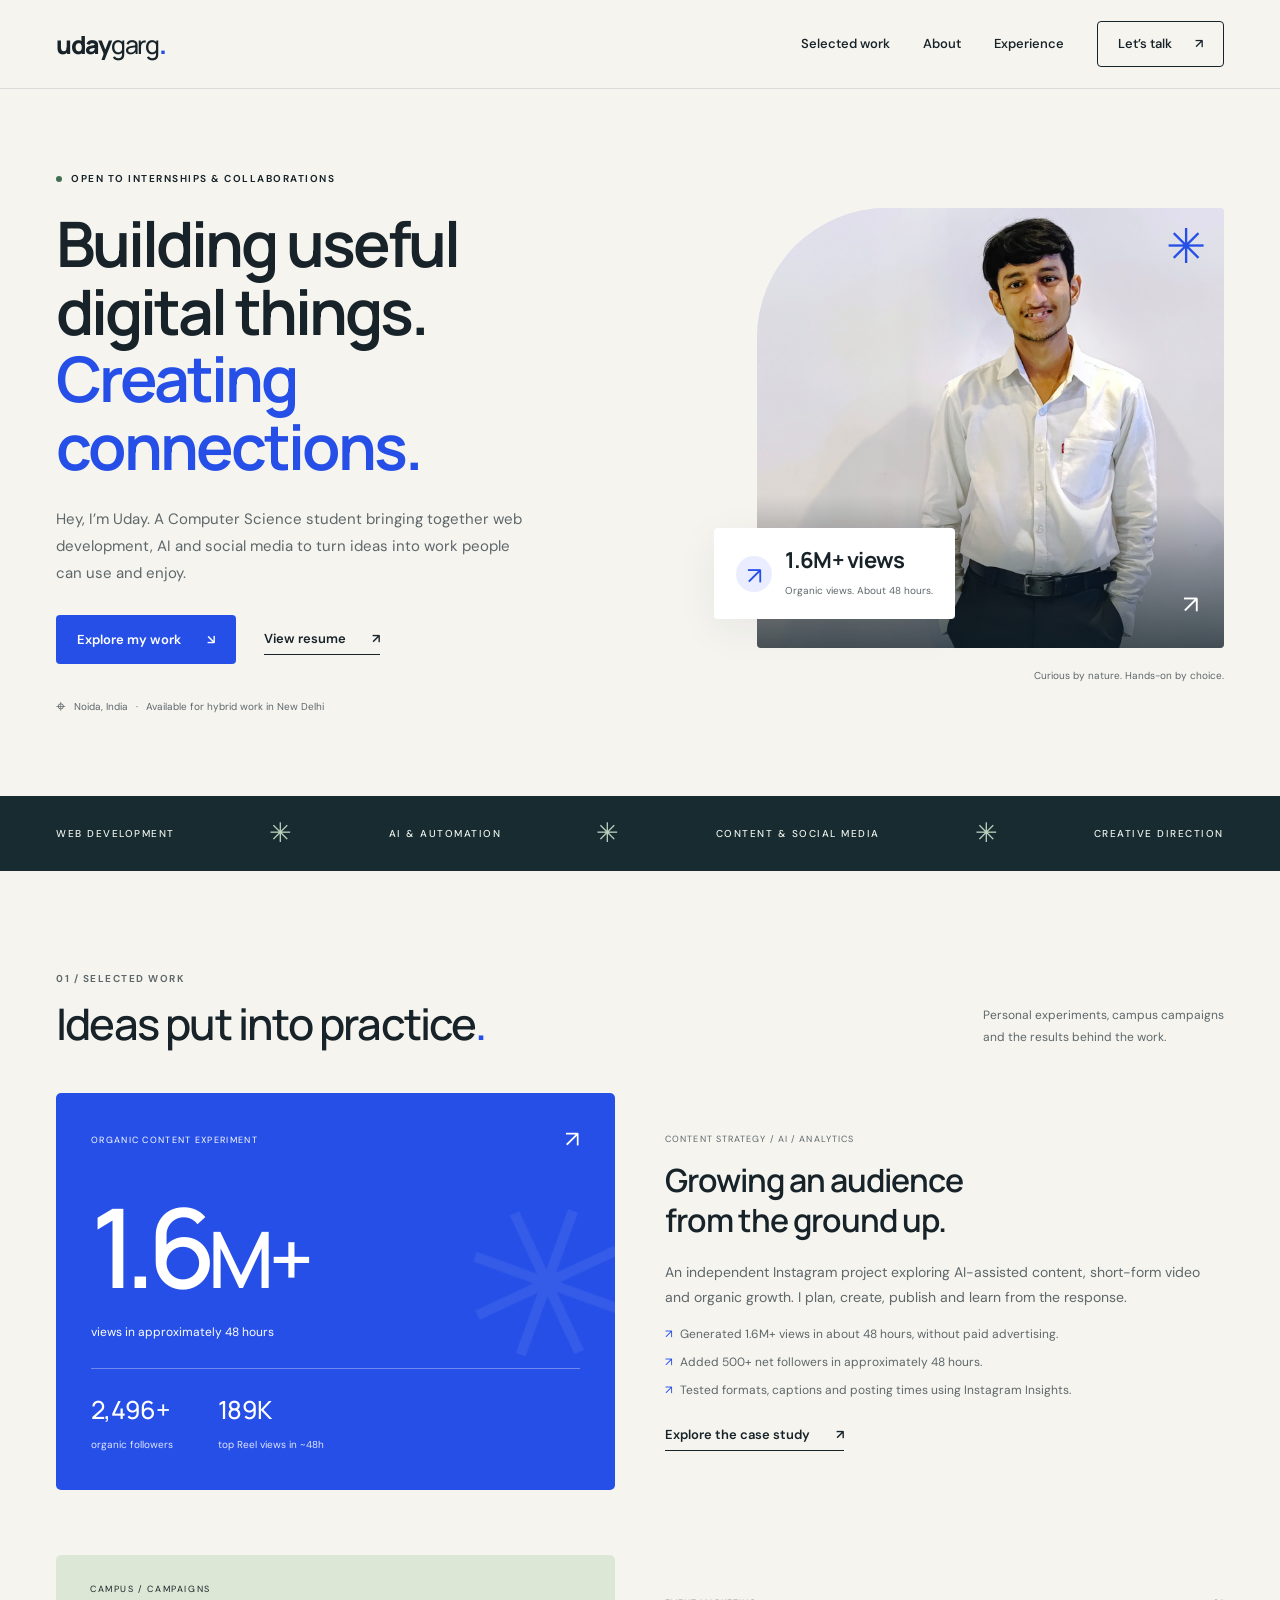
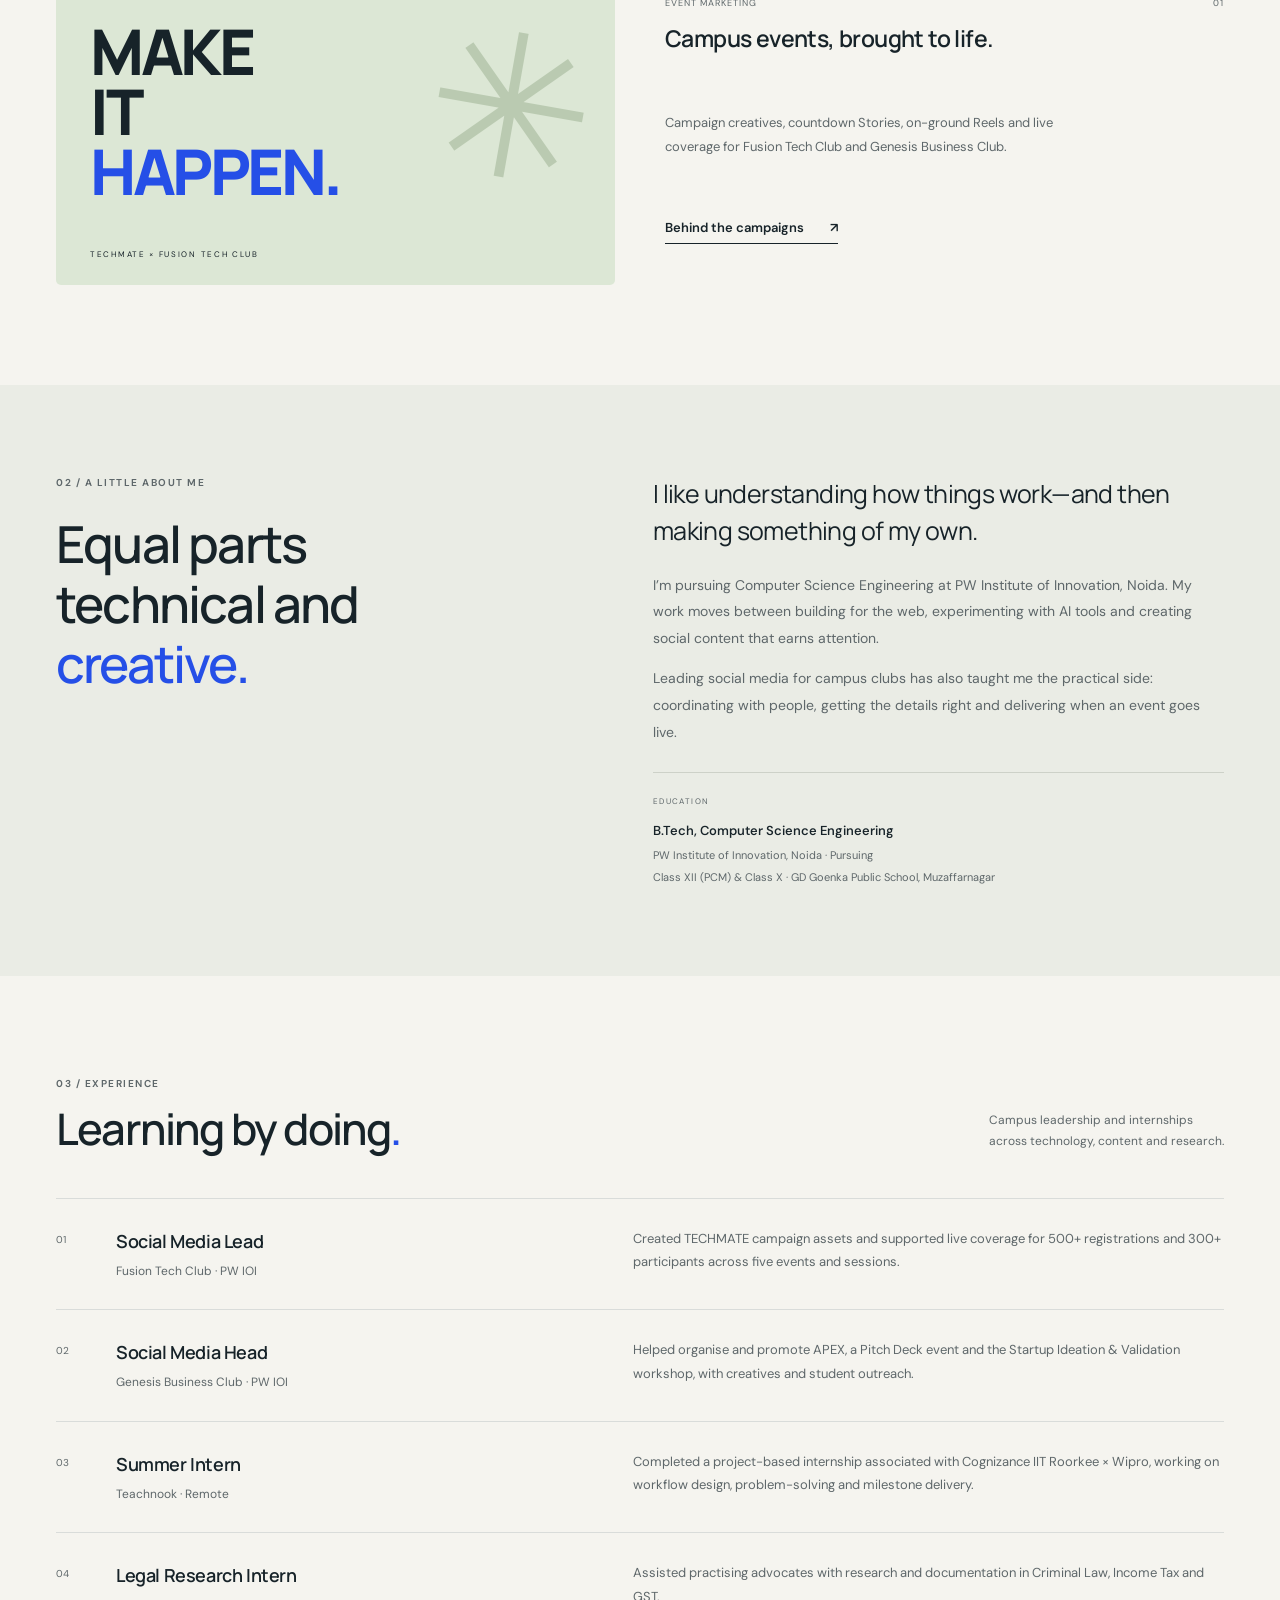
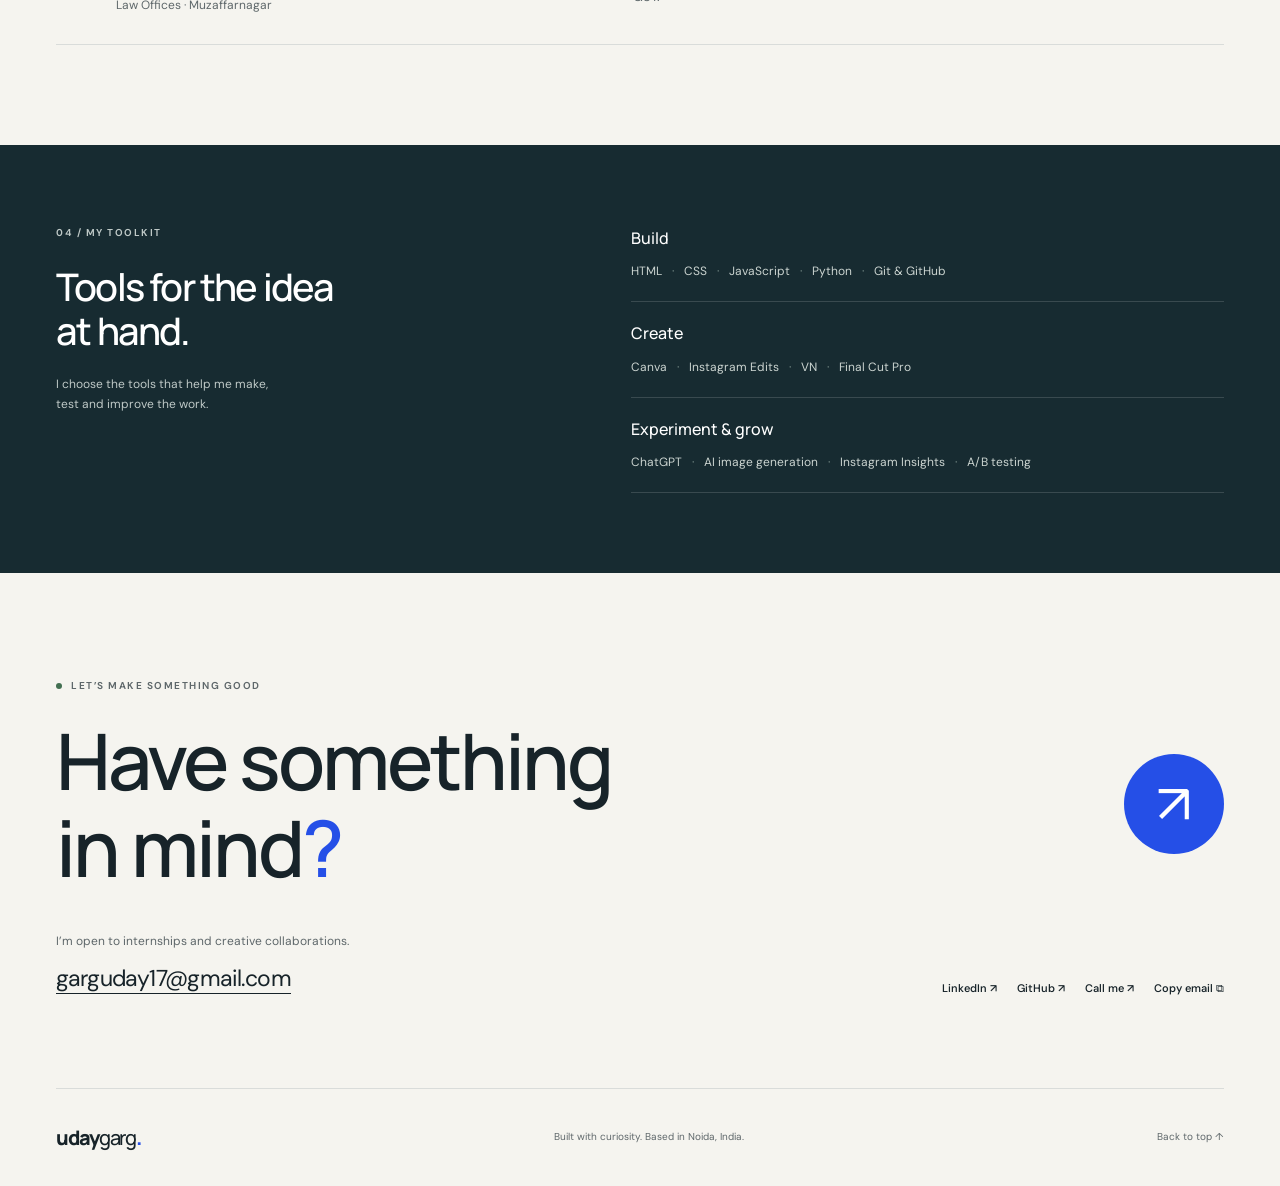
==== commit 7c56df08: "Remove invoice and birthday projects from portfolio Remove both project descriptions and visuals, si" ====
--- a/index.html
+++ b/index.html
@@ -5,9 +5,9 @@
 <title>Uday Garg — Developer &amp; Content Creator</title>
 <meta name="description" content="Uday Garg's portfolio: web projects, AI-assisted content, organic social media growth and campus campaigns. Computer Science undergraduate based in Noida.">
 <meta name="author" content="Uday Garg"><meta name="theme-color" content="#f5f4ef">
-<meta property="og:type" content="website"><meta property="og:title" content="Uday Garg — Developer & Content Creator"><meta property="og:description" content="Building useful digital experiences and creating content that connects. Explore my work, experience and results."><meta property="og:url" content="https://codertycoon17.github.io/personal-profile/"><meta property="og:image" content="https://codertycoon17.github.io/personal-profile/profile.jpg">
+<meta property="og:type" content="website"><meta property="og:title" content="Uday Garg — Developer &amp; Content Creator"><meta property="og:description" content="Building useful digital experiences and creating content that connects. Explore my work, experience and results."><meta property="og:url" content="https://codertycoon17.github.io/personal-profile/"><meta property="og:image" content="https://codertycoon17.github.io/personal-profile/profile.jpg">
 <link rel="canonical" href="https://codertycoon17.github.io/personal-profile/"><link rel="icon" href="favicon.svg" type="image/svg+xml">
-<link rel="preconnect" href="https://fonts.googleapis.com"><link rel="preconnect" href="https://fonts.gstatic.com" crossorigin><link href="https://fonts.googleapis.com/css2?family=DM+Sans:wght@400;450;500;550;600;650;700&family=Manrope:wght@400;500;600;650;700;750;800&display=swap" rel="stylesheet"><link rel="stylesheet" href="style.css">
+<link rel="preconnect" href="https://fonts.googleapis.com"><link rel="preconnect" href="https://fonts.gstatic.com" crossorigin><link href="https://fonts.googleapis.com/css2?family=DM+Sans:wght@400;450;500;550;600;650;700&amp;family=Manrope:wght@400;500;600;650;700;750;800&amp;display=swap" rel="stylesheet"><link rel="stylesheet" href="style.css">
 <script src="script.js" defer></script>
 </head>
 <body>
@@ -18,11 +18,11 @@
 <div class="discipline-band" aria-label="Areas of work"><div class="shell discipline-inner"><span>WEB DEVELOPMENT</span><b aria-hidden="true">✳</b><span>AI &amp; AUTOMATION</span><b aria-hidden="true">✳</b><span>CONTENT &amp; SOCIAL MEDIA</span><b aria-hidden="true">✳</b><span>CREATIVE DIRECTION</span></div></div>
 <section class="section shell" id="work"><div class="section-top"><div><p class="eyebrow">01 / SELECTED WORK</p><h2>Ideas put into practice<span>.</span></h2></div><p class="section-description">Personal experiments, campus campaigns<br>and the results behind the work.</p></div>
 <article class="featured-work"><div class="growth-visual"><div class="visual-top"><span>ORGANIC CONTENT EXPERIMENT</span><span aria-hidden="true">↗</span></div><div class="visual-number">1.6<span>M+</span></div><p>views in approximately 48 hours</p><div class="visual-rule"></div><div class="visual-bottom"><div><strong>2,496+</strong><span>organic followers</span></div><div><strong>189K</strong><span>top Reel views in ~48h</span></div></div><span class="decor-asterisk" aria-hidden="true">✳</span></div><div class="work-copy"><p class="work-category">CONTENT STRATEGY / AI / ANALYTICS</p><h3>Growing an audience<br>from the ground up.</h3><p>An independent Instagram project exploring AI-assisted content, short-form video and organic growth. I plan, create, publish and learn from the response.</p><ul class="clean-list"><li>Generated 1.6M+ views in about 48 hours, without paid advertising.</li><li>Added 500+ net followers in approximately 48 hours.</li><li>Tested formats, captions and posting times using Instagram Insights.</li></ul><a class="text-link" href="projects.html#content">Explore the case study <span aria-hidden="true">↗</span></a></div></article>
-<div class="work-grid"><article class="secondary-work"><div class="project-visual campaign-visual" aria-hidden="true"><span class="mock-label">CAMPUS / CAMPAIGNS</span><strong>MAKE<br>IT<br><em>HAPPEN.</em></strong><span class="visual-foot">TECHMATE × FUSION TECH CLUB</span><span class="campaign-star">✳</span></div><div class="project-meta"><span>EVENT MARKETING</span><span>01</span></div><h3>Campus events, brought to life.</h3><p>Campaign creatives, countdown Stories, on-ground Reels and live coverage for Fusion Tech Club and Genesis Business Club.</p><a class="text-link" href="projects.html#campus">Behind the campaigns <span aria-hidden="true">↗</span></a></article><article class="secondary-work"><div class="project-visual invoice-visual" aria-hidden="true"><div class="invoice-paper"><div class="invoice-top"><b>INVOICE</b><span>CONCEPT PREVIEW</span></div><div class="invoice-line long"></div><div class="invoice-line short"></div><div class="invoice-table"><span>Item</span><span>Amount</span><i></i><i></i><i></i><i></i></div><div class="invoice-total">TOTAL <b>₹ —</b></div></div><span class="progress-stamp">IN PROGRESS</span></div><div class="project-meta"><span>WEB APPLICATION</span><span>02</span></div><h3>Making invoicing a little simpler.</h3><p>An invoice generator in progress, with planned calculations, live preview, PDF export and Firestore storage.</p><a class="text-link" href="projects.html#web">More about the build <span aria-hidden="true">↗</span></a></article></div>
+<div class="campus-showcase"><article class="secondary-work"><div class="project-visual campaign-visual" aria-hidden="true"><span class="mock-label">CAMPUS / CAMPAIGNS</span><strong>MAKE<br>IT<br><em>HAPPEN.</em></strong><span class="visual-foot">TECHMATE × FUSION TECH CLUB</span><span class="campaign-star">✳</span></div><div class="project-meta"><span>EVENT MARKETING</span><span>01</span></div><h3>Campus events, brought to life.</h3><p>Campaign creatives, countdown Stories, on-ground Reels and live coverage for Fusion Tech Club and Genesis Business Club.</p><a class="text-link" href="projects.html#campus">Behind the campaigns <span aria-hidden="true">↗</span></a></article></div>
 </section>
 <section class="about-section" id="about"><div class="shell about-layout"><div><p class="eyebrow">02 / A LITTLE ABOUT ME</p><h2>Equal parts<br> technical and<br> <span>creative.</span></h2></div><div class="about-copy"><p class="large-copy">I like understanding how things work—and then making something of my own.</p><p>I’m pursuing Computer Science Engineering at PW Institute of Innovation, Noida. My work moves between building for the web, experimenting with AI tools and creating social content that earns attention.</p><p>Leading social media for campus clubs has also taught me the practical side: coordinating with people, getting the details right and delivering when an event goes live.</p><div class="education-note"><span class="mini-label">EDUCATION</span><strong>B.Tech, Computer Science Engineering</strong><span>PW Institute of Innovation, Noida · Pursuing</span><span>Class XII (PCM) &amp; Class X · GD Goenka Public School, Muzaffarnagar</span></div></div></div></section>
 <section class="section shell" id="experience"><div class="section-top"><div><p class="eyebrow">03 / EXPERIENCE</p><h2>Learning by doing<span>.</span></h2></div><p class="section-description">Campus leadership and internships<br>across technology, content and research.</p></div><div class="experience-list"><article class="experience-row"><span class="experience-index">01</span><div><h3>Social Media Lead</h3><p class="organization">Fusion Tech Club · PW IOI</p></div><p>Created TECHMATE campaign assets and supported live coverage for 500+ registrations and 300+ participants across five events and sessions.</p></article><article class="experience-row"><span class="experience-index">02</span><div><h3>Social Media Head</h3><p class="organization">Genesis Business Club · PW IOI</p></div><p>Helped organise and promote APEX, a Pitch Deck event and the Startup Ideation &amp; Validation workshop, with creatives and student outreach.</p></article><article class="experience-row"><span class="experience-index">03</span><div><h3>Summer Intern</h3><p class="organization">Teachnook · Remote</p></div><p>Completed a project-based internship associated with Cognizance IIT Roorkee × Wipro, working on workflow design, problem-solving and milestone delivery.</p></article><article class="experience-row"><span class="experience-index">04</span><div><h3>Legal Research Intern</h3><p class="organization">Law Offices · Muzaffarnagar</p></div><p>Assisted practising advocates with research and documentation in Criminal Law, Income Tax and GST.</p></article></div></section>
 <section class="toolkit-section"><div class="shell toolkit-layout"><div><p class="eyebrow">04 / MY TOOLKIT</p><h2>Tools for the idea<br>at hand.</h2><p>I choose the tools that help me make,<br>test and improve the work.</p></div><div class="tool-groups"><div><h3>Build</h3><p>HTML <span>·</span> CSS <span>·</span> JavaScript <span>·</span> Python <span>·</span> Git &amp; GitHub</p></div><div><h3>Create</h3><p>Canva <span>·</span> Instagram Edits <span>·</span> VN <span>·</span> Final Cut Pro</p></div><div><h3>Experiment &amp; grow</h3><p>ChatGPT <span>·</span> AI image generation <span>·</span> Instagram Insights <span>·</span> A/B testing</p></div></div></div></section>
 <section class="contact-section shell" id="contact"><p class="eyebrow"><span class="status-dot"></span> LET’S MAKE SOMETHING GOOD</p><div class="contact-heading"><h2>Have something<br>in mind<span>?</span></h2><a class="contact-arrow" href="mailto:garguday17@gmail.com" aria-label="Email Uday Garg">↗</a></div><div class="contact-bottom"><div><p>I’m open to internships and creative collaborations.</p><a class="email-link" href="mailto:garguday17@gmail.com">garguday17@gmail.com</a></div><div class="social-links"><a href="https://www.linkedin.com/in/uday-garg-muj27/" target="_blank" rel="noopener">LinkedIn ↗</a><a href="https://github.com/codertycoon17" target="_blank" rel="noopener">GitHub ↗</a><a href="tel:+917983290704">Call me ↗</a><button type="button" class="copy-email">Copy email <span aria-hidden="true">⧉</span></button></div></div><p class="copy-status" role="status" aria-live="polite"></p></section>
 </main><footer class="site-footer shell"><a class="wordmark" href="#">uday<span>garg</span><i>.</i></a><p>Built with curiosity. Based in Noida, India.</p><a href="#main">Back to top ↑</a></footer>
-</body></html>
+</body></html>
--- a/style.css
+++ b/style.css
@@ -1,5 +1,7 @@
-:root{--paper:#f5f4ef;--white:#fff;--ink:#172329;--muted:#5e676a;--blue:#254fe7;--line:#d9dcda;--navy:#172b31;--mint:#dce7d5;--heading:'Manrope',sans-serif;--body:'DM Sans',sans-serif}*{box-sizing:border-box}html{scroll-behavior:smooth;scroll-padding-top:100px}body{margin:0;background:var(--paper);color:var(--ink);font-family:var(--body);font-size:16px;line-height:1.65}a{color:inherit;text-decoration:none}button{font:inherit;cursor:pointer}img{display:block;max-width:100%}::selection{background:#cdd6ff;color:#122226}:focus-visible{outline:3px solid var(--blue);outline-offset:5px}.shell{width:min(1180px,calc(100% - 112px));margin:auto}.skip{position:fixed;top:-100px;left:20px;padding:12px 20px;background:white;z-index:999}.skip:focus{top:12px}.site-header{border-bottom:1px solid var(--line);position:sticky;top:0;z-index:20;background:rgba(245,244,239,.96);backdrop-filter:blur(16px)}.nav{display:flex;align-items:center;justify-content:space-between;min-height:88px}.wordmark{font-family:var(--heading);font-size:25px;line-height:1;letter-spacing:-1.3px;font-weight:800}.wordmark span{font-weight:500}.wordmark i{font-style:normal;color:var(--blue)}.nav-links{display:flex;align-items:center;gap:33px;font-size:13px;font-weight:550}.nav-links>a:hover,.nav-links>a[aria-current]{color:var(--blue)}.nav-contact{border:1px solid var(--ink);border-radius:4px;padding:11px 20px}.nav-contact span{margin-left:20px}.menu-toggle{display:none}.eyebrow{font-size:10px;font-weight:650;letter-spacing:1.5px;display:flex;align-items:center;gap:9px;line-height:1.6;margin:0 0 23px}.status-dot{height:6px;width:6px;background:#426f51;border-radius:50%;display:inline-block;flex-shrink:0}.hero{display:grid;grid-template-columns:1.25fr 1fr;gap:100px;padding:82px 0 75px;align-items:center}.hero h1{font-family:var(--heading);font-size:clamp(44px,4.9vw,69px);font-weight:650;line-height:1.08;letter-spacing:-3px;margin:0}.hero h1 span{color:var(--blue)}.hero-intro{max-width:480px;font-size:15px;color:var(--muted);line-height:1.8;margin:25px 0}.hero-actions{display:flex;align-items:center;gap:28px;margin:28px 0}.button{display:inline-flex;align-items:center;justify-content:center;gap:26px;padding:14px 21px;font-size:13px;font-weight:600;border-radius:4px;transition:transform .2s,background .2s}.button:hover{transform:translateY(-3px)}.primary{background:var(--blue);color:white}.primary:hover{background:#1738b4}.text-link{font-size:13px;font-weight:600;display:inline-flex;align-items:center;gap:26px;border-bottom:1px solid currentColor;padding:4px 0}.text-link:hover{color:var(--blue)}.hero-location{font-size:10px;line-height:1.7;color:var(--muted);display:flex;gap:8px;align-items:center}.hero-location>span:first-child{font-size:17px}.hero-art{position:relative;padding:0 0 0 8px}.portrait-frame{position:relative;height:440px;overflow:hidden;background:#dce2e5;border-radius:130px 4px 4px 4px}.portrait-frame img{width:100%;height:100%;object-fit:cover;object-position:50% 30%;transform:scale(1.65);transform-origin:50% 43%}.portrait-frame::after{content:'';position:absolute;inset:65% 0 0;background:linear-gradient(transparent,rgba(13,30,41,.7))}.portrait-corner{position:absolute;right:18px;top:15px;font-size:48px;color:var(--blue);line-height:1}.portrait-label{position:absolute;bottom:23px;left:26px;right:23px;z-index:1;display:flex;justify-content:space-between;align-items:center;color:#fff;font-size:9px;letter-spacing:1.8px}.portrait-label>span:last-child{font-size:25px}.result-note{position:absolute;left:-35px;bottom:65px;display:flex;align-items:center;gap:13px;padding:17px 22px;background:white;box-shadow:0 10px 40px #1a2a3910;border-radius:4px;z-index:2}.note-icon{display:grid;place-items:center;width:36px;height:36px;border-radius:50%;background:#e9edff;color:var(--blue);font-size:24px}.result-note strong{display:block;font-family:var(--heading);font-size:22px;letter-spacing:-.7px;line-height:1.4}.result-note div>span{font-size:10px;color:var(--muted)}.portrait-caption{text-align:right;font-size:10px;color:var(--muted);margin:20px 0 0}.discipline-band{background:var(--navy);color:#edf1ea}.discipline-inner{display:flex;align-items:center;justify-content:space-between;gap:20px;min-height:75px;font-size:10px;font-weight:500;letter-spacing:1.5px}.discipline-inner b{font-weight:400;color:#b9cfbc;font-size:27px}.section{padding-top:100px;padding-bottom:100px}.section-top{display:flex;align-items:flex-end;justify-content:space-between;gap:24px;margin-bottom:43px}.section-top .eyebrow{color:var(--muted);margin-bottom:12px}h2{font-family:var(--heading);font-weight:550;font-size:clamp(32px,3.4vw,45px);line-height:1.17;letter-spacing:-1.8px;margin:0}h2>span{color:var(--blue)}.section-description{font-size:12px;color:var(--muted);line-height:1.8;margin:0 0 2px}.featured-work{display:grid;grid-template-columns:1fr 1fr;gap:50px;align-items:center;margin-bottom:65px}.growth-visual{background:var(--blue);color:white;padding:28px 35px 33px;min-height:370px;position:relative;overflow:hidden;border-radius:5px}.visual-top{display:flex;justify-content:space-between;align-items:center;font-size:9px;letter-spacing:1.3px}.visual-top>span:last-child{font-size:23px}.visual-number{font-family:var(--heading);font-size:110px;font-weight:550;letter-spacing:-8px;line-height:1.4;padding-top:10px;position:relative;z-index:1}.visual-number>span{font-size:78px;letter-spacing:-5px}.growth-visual>p{font-size:12px;margin:0;position:relative;z-index:1}.visual-rule{height:1px;background:#ffffff55;margin:25px 0 20px}.visual-bottom{display:flex;gap:45px;position:relative;z-index:1}.visual-bottom strong{display:block;font-family:var(--heading);font-weight:500;font-size:25px;letter-spacing:-.7px}.visual-bottom span{font-size:10px;color:#e1e6ff}.decor-asterisk{position:absolute;right:-18px;top:90px;font-size:210px;line-height:1;color:#ffffff12;transform:rotate(20deg)}.work-category{font-size:9px;letter-spacing:1.1px;color:var(--muted);margin:0 0 13px}.work-copy h3{font-family:var(--heading);font-size:32px;font-weight:600;line-height:1.25;letter-spacing:-1px;margin:0 0 20px}.work-copy>p:not(.work-category){font-size:14px;color:var(--muted);line-height:1.8;margin:0 0 15px}.clean-list{list-style:none;padding:0;margin:15px 0 20px;font-size:12px;color:var(--muted)}.clean-list li{position:relative;padding-left:15px;margin:8px 0}.clean-list li::before{content:'↗';position:absolute;left:0;color:var(--blue)}.work-grid{display:grid;grid-template-columns:1fr 1fr;gap:38px}.project-visual{height:330px;overflow:hidden;position:relative;border-radius:5px;margin-bottom:22px}.campaign-visual{background:var(--mint);padding:27px 34px}.mock-label{font-size:9px;letter-spacing:1.6px;display:block}.campaign-visual>strong{font-family:var(--heading);font-weight:800;font-size:63px;letter-spacing:-3.5px;line-height:.95;display:block;margin-top:26px;position:relative;z-index:1}.campaign-visual em{font-style:normal;color:var(--blue)}.visual-foot{font-size:8px;letter-spacing:1.7px;position:absolute;bottom:23px;left:34px}.campaign-star{position:absolute;right:20px;top:55px;font-size:200px;line-height:1;color:#bacab1;transform:rotate(10deg)}.invoice-visual{background:#e9e6e0;display:grid;place-items:center}.invoice-paper{background:#fff;width:64%;padding:27px;box-shadow:0 12px 25px #13262b12;transform:rotate(-6deg);height:275px}.invoice-top{display:flex;justify-content:space-between;align-items:center;margin-bottom:25px}.invoice-top>b{font-family:var(--heading);font-size:17px;letter-spacing:-.6px}.invoice-top>span{font-size:6px;color:var(--muted)}.invoice-line{background:#e9ecee;height:5px;margin:8px 0}.invoice-line.long{width:55%}.invoice-line.short{width:35%}.invoice-table{display:grid;grid-template-columns:1fr 1fr;gap:14px;margin:24px 0;border-top:1px solid #eee;border-bottom:1px solid #eee;padding:12px 0;font-size:8px}.invoice-table>span:nth-child(2){text-align:right}.invoice-table i{background:#edf0f1;height:4px}.invoice-table i:nth-child(even){width:45%;justify-self:end}.invoice-total{display:flex;justify-content:space-between;font-size:8px}.progress-stamp{position:absolute;bottom:30px;right:24px;background:var(--ink);color:white;font-size:8px;letter-spacing:1px;padding:8px 12px;border-radius:3px}.project-meta{display:flex;justify-content:space-between;font-size:9px;color:var(--muted);letter-spacing:1px;margin-bottom:10px}.secondary-work h3{font-family:var(--heading);font-weight:600;font-size:23px;letter-spacing:-.6px;margin:0 0 12px}.secondary-work p{font-size:13px;color:var(--muted);line-height:1.8;max-width:430px;margin:0 0 14px}.about-section{background:#eaece5;padding:90px 0}.about-layout{display:grid;grid-template-columns:1fr 1.15fr;gap:100px}.about-layout h2{font-size:51px;line-height:1.18}.about-layout .eyebrow{color:var(--muted)}.large-copy{font-family:var(--heading);font-size:25px;line-height:1.5;letter-spacing:-.6px;margin:0 0 22px}.about-copy>p:not(.large-copy){font-size:14px;color:var(--muted);line-height:1.9}.education-note{border-top:1px solid #cdd1c8;margin-top:27px;padding-top:22px;display:grid;gap:4px;font-size:11px;color:var(--muted)}.education-note strong{font-size:13px;color:var(--ink);font-weight:550}.mini-label{font-size:8px;letter-spacing:1.4px;margin-bottom:8px}.experience-list{border-top:1px solid var(--line)}.experience-row{display:grid;grid-template-columns:35px 1fr 1.2fr;gap:25px;padding:28px 0;border-bottom:1px solid var(--line)}.experience-index{font-size:10px;color:var(--muted);padding-top:5px}.experience-row h3{font-family:var(--heading);font-weight:600;font-size:18px;letter-spacing:-.4px;margin:0}.organization{font-size:12px;color:var(--muted);margin:5px 0 0}.experience-row>p{font-size:13px;color:var(--muted);margin:0;line-height:1.8}.toolkit-section{background:var(--navy);color:white;padding:80px 0}.toolkit-layout{display:grid;grid-template-columns:1fr 1.25fr;gap:100px}.toolkit-layout .eyebrow{color:#bfc9c7}.toolkit-layout h2{font-size:38px}.toolkit-layout>div>p:last-child{font-size:12px;color:#bfc9c7;margin-top:22px}.tool-groups>div{padding:18px 0;border-bottom:1px solid #ffffff25}.tool-groups>div:first-child{padding-top:0}.tool-groups h3{font-family:var(--heading);font-size:16px;font-weight:500;margin:0 0 8px}.tool-groups p{font-size:12px;color:#cbd4d0;margin:0;line-height:2}.tool-groups p span{padding:0 7px;color:#829892}.contact-section{padding-top:105px;padding-bottom:65px}.contact-section>.eyebrow{color:var(--muted)}.contact-heading{display:flex;align-items:center;justify-content:space-between}.contact-heading h2{font-size:78px;letter-spacing:-3px;line-height:1.12}.contact-arrow{width:100px;height:100px;border-radius:50%;display:grid;place-items:center;background:var(--blue);color:white;font-size:55px;transition:transform .2s}.contact-arrow:hover{transform:rotate(10deg)}.contact-bottom{display:flex;justify-content:space-between;align-items:flex-end;margin-top:40px;gap:25px}.contact-bottom p{font-size:12px;color:var(--muted);margin:0 0 8px}.email-link{font-size:23px;letter-spacing:-.6px;border-bottom:1px solid var(--ink)}.social-links{display:flex;gap:20px;flex-wrap:wrap;align-items:center}.social-links a,.copy-email{font-size:11px;font-weight:550}.social-links a:hover,.copy-email:hover{color:var(--blue)}.copy-email{padding:0;border:0;background:transparent;color:var(--ink)}.copy-status{font-size:11px;height:16px;margin:10px 0 0;color:var(--blue)}.site-footer{border-top:1px solid var(--line);padding:30px 0;display:flex;justify-content:space-between;align-items:center;gap:20px}.site-footer .wordmark{font-size:20px}.site-footer p,.site-footer>a:last-child{font-size:10px;color:var(--muted)}
+:root{--paper:#f5f4ef;--white:#fff;--ink:#172329;--muted:#5e676a;--blue:#254fe7;--line:#d9dcda;--navy:#172b31;--mint:#dce7d5;--heading:'Manrope',sans-serif;--body:'DM Sans',sans-serif}*{box-sizing:border-box}html{scroll-behavior:smooth;scroll-padding-top:100px}body{margin:0;background:var(--paper);color:var(--ink);font-family:var(--body);font-size:16px;line-height:1.65}a{color:inherit;text-decoration:none}button{font:inherit;cursor:pointer}img{display:block;max-width:100%}::selection{background:#cdd6ff;color:#122226}:focus-visible{outline:3px solid var(--blue);outline-offset:5px}.shell{width:min(1180px,calc(100% - 112px));margin:auto}.skip{position:fixed;top:-100px;left:20px;padding:12px 20px;background:white;z-index:999}.skip:focus{top:12px}.site-header{border-bottom:1px solid var(--line);position:sticky;top:0;z-index:20;background:rgba(245,244,239,.96);backdrop-filter:blur(16px)}.nav{display:flex;align-items:center;justify-content:space-between;min-height:88px}.wordmark{font-family:var(--heading);font-size:25px;line-height:1;letter-spacing:-1.3px;font-weight:800}.wordmark span{font-weight:500}.wordmark i{font-style:normal;color:var(--blue)}.nav-links{display:flex;align-items:center;gap:33px;font-size:13px;font-weight:550}.nav-links>a:hover,.nav-links>a[aria-current]{color:var(--blue)}.nav-contact{border:1px solid var(--ink);border-radius:4px;padding:11px 20px}.nav-contact span{margin-left:20px}.menu-toggle{display:none}.eyebrow{font-size:10px;font-weight:650;letter-spacing:1.5px;display:flex;align-items:center;gap:9px;line-height:1.6;margin:0 0 23px}.status-dot{height:6px;width:6px;background:#426f51;border-radius:50%;display:inline-block;flex-shrink:0}.hero{display:grid;grid-template-columns:1.25fr 1fr;gap:100px;padding:82px 0 75px;align-items:center}.hero h1{font-family:var(--heading);font-size:clamp(44px,4.9vw,69px);font-weight:650;line-height:1.08;letter-spacing:-3px;margin:0}.hero h1 span{color:var(--blue)}.hero-intro{max-width:480px;font-size:15px;color:var(--muted);line-height:1.8;margin:25px 0}.hero-actions{display:flex;align-items:center;gap:28px;margin:28px 0}.button{display:inline-flex;align-items:center;justify-content:center;gap:26px;padding:14px 21px;font-size:13px;font-weight:600;border-radius:4px;transition:transform .2s,background .2s}.button:hover{transform:translateY(-3px)}.primary{background:var(--blue);color:white}.primary:hover{background:#1738b4}.text-link{font-size:13px;font-weight:600;display:inline-flex;align-items:center;gap:26px;border-bottom:1px solid currentColor;padding:4px 0}.text-link:hover{color:var(--blue)}.hero-location{font-size:10px;line-height:1.7;color:var(--muted);display:flex;gap:8px;align-items:center}.hero-location>span:first-child{font-size:17px}.hero-art{position:relative;padding:0 0 0 8px}.portrait-frame{position:relative;height:440px;overflow:hidden;background:#dce2e5;border-radius:130px 4px 4px 4px}.portrait-frame img{width:100%;height:100%;object-fit:cover;object-position:50% 30%;transform:scale(1.65);transform-origin:50% 43%}.portrait-frame::after{content:'';position:absolute;inset:65% 0 0;background:linear-gradient(transparent,rgba(13,30,41,.7))}.portrait-corner{position:absolute;right:18px;top:15px;font-size:48px;color:var(--blue);line-height:1}.portrait-label{position:absolute;bottom:23px;left:26px;right:23px;z-index:1;display:flex;justify-content:space-between;align-items:center;color:#fff;font-size:9px;letter-spacing:1.8px}.portrait-label>span:last-child{font-size:25px}.result-note{position:absolute;left:-35px;bottom:65px;display:flex;align-items:center;gap:13px;padding:17px 22px;background:white;box-shadow:0 10px 40px #1a2a3910;border-radius:4px;z-index:2}.note-icon{display:grid;place-items:center;width:36px;height:36px;border-radius:50%;background:#e9edff;color:var(--blue);font-size:24px}.result-note strong{display:block;font-family:var(--heading);font-size:22px;letter-spacing:-.7px;line-height:1.4}.result-note div>span{font-size:10px;color:var(--muted)}.portrait-caption{text-align:right;font-size:10px;color:var(--muted);margin:20px 0 0}.discipline-band{background:var(--navy);color:#edf1ea}.discipline-inner{display:flex;align-items:center;justify-content:space-between;gap:20px;min-height:75px;font-size:10px;font-weight:500;letter-spacing:1.5px}.discipline-inner b{font-weight:400;color:#b9cfbc;font-size:27px}.section{padding-top:100px;padding-bottom:100px}.section-top{display:flex;align-items:flex-end;justify-content:space-between;gap:24px;margin-bottom:43px}.section-top .eyebrow{color:var(--muted);margin-bottom:12px}h2{font-family:var(--heading);font-weight:550;font-size:clamp(32px,3.4vw,45px);line-height:1.17;letter-spacing:-1.8px;margin:0}h2>span{color:var(--blue)}.section-description{font-size:12px;color:var(--muted);line-height:1.8;margin:0 0 2px}.featured-work{display:grid;grid-template-columns:1fr 1fr;gap:50px;align-items:center;margin-bottom:65px}.growth-visual{background:var(--blue);color:white;padding:28px 35px 33px;min-height:370px;position:relative;overflow:hidden;border-radius:5px}.visual-top{display:flex;justify-content:space-between;align-items:center;font-size:9px;letter-spacing:1.3px}.visual-top>span:last-child{font-size:23px}.visual-number{font-family:var(--heading);font-size:110px;font-weight:550;letter-spacing:-8px;line-height:1.4;padding-top:10px;position:relative;z-index:1}.visual-number>span{font-size:78px;letter-spacing:-5px}.growth-visual>p{font-size:12px;margin:0;position:relative;z-index:1}.visual-rule{height:1px;background:#ffffff55;margin:25px 0 20px}.visual-bottom{display:flex;gap:45px;position:relative;z-index:1}.visual-bottom strong{display:block;font-family:var(--heading);font-weight:500;font-size:25px;letter-spacing:-.7px}.visual-bottom span{font-size:10px;color:#e1e6ff}.decor-asterisk{position:absolute;right:-18px;top:90px;font-size:210px;line-height:1;color:#ffffff12;transform:rotate(20deg)}.work-category{font-size:9px;letter-spacing:1.1px;color:var(--muted);margin:0 0 13px}.work-copy h3{font-family:var(--heading);font-size:32px;font-weight:600;line-height:1.25;letter-spacing:-1px;margin:0 0 20px}.work-copy>p:not(.work-category){font-size:14px;color:var(--muted);line-height:1.8;margin:0 0 15px}.clean-list{list-style:none;padding:0;margin:15px 0 20px;font-size:12px;color:var(--muted)}.clean-list li{position:relative;padding-left:15px;margin:8px 0}.clean-list li::before{content:'↗';position:absolute;left:0;color:var(--blue)}.work-grid{display:grid;grid-template-columns:1fr 1fr;gap:38px}.project-visual{height:330px;overflow:hidden;position:relative;border-radius:5px;margin-bottom:22px}.campaign-visual{background:var(--mint);padding:27px 34px}.mock-label{font-size:9px;letter-spacing:1.6px;display:block}.campaign-visual>strong{font-family:var(--heading);font-weight:800;font-size:63px;letter-spacing:-3.5px;line-height:.95;display:block;margin-top:26px;position:relative;z-index:1}.campaign-visual em{font-style:normal;color:var(--blue)}.visual-foot{font-size:8px;letter-spacing:1.7px;position:absolute;bottom:23px;left:34px}.campaign-star{position:absolute;right:20px;top:55px;font-size:200px;line-height:1;color:#bacab1;transform:rotate(10deg)}.progress-stamp{position:absolute;bottom:30px;right:24px;background:var(--ink);color:white;font-size:8px;letter-spacing:1px;padding:8px 12px;border-radius:3px}.project-meta{display:flex;justify-content:space-between;font-size:9px;color:var(--muted);letter-spacing:1px;margin-bottom:10px}.secondary-work h3{font-family:var(--heading);font-weight:600;font-size:23px;letter-spacing:-.6px;margin:0 0 12px}.secondary-work p{font-size:13px;color:var(--muted);line-height:1.8;max-width:430px;margin:0 0 14px}.about-section{background:#eaece5;padding:90px 0}.about-layout{display:grid;grid-template-columns:1fr 1.15fr;gap:100px}.about-layout h2{font-size:51px;line-height:1.18}.about-layout .eyebrow{color:var(--muted)}.large-copy{font-family:var(--heading);font-size:25px;line-height:1.5;letter-spacing:-.6px;margin:0 0 22px}.about-copy>p:not(.large-copy){font-size:14px;color:var(--muted);line-height:1.9}.education-note{border-top:1px solid #cdd1c8;margin-top:27px;padding-top:22px;display:grid;gap:4px;font-size:11px;color:var(--muted)}.education-note strong{font-size:13px;color:var(--ink);font-weight:550}.mini-label{font-size:8px;letter-spacing:1.4px;margin-bottom:8px}.experience-list{border-top:1px solid var(--line)}.experience-row{display:grid;grid-template-columns:35px 1fr 1.2fr;gap:25px;padding:28px 0;border-bottom:1px solid var(--line)}.experience-index{font-size:10px;color:var(--muted);padding-top:5px}.experience-row h3{font-family:var(--heading);font-weight:600;font-size:18px;letter-spacing:-.4px;margin:0}.organization{font-size:12px;color:var(--muted);margin:5px 0 0}.experience-row>p{font-size:13px;color:var(--muted);margin:0;line-height:1.8}.toolkit-section{background:var(--navy);color:white;padding:80px 0}.toolkit-layout{display:grid;grid-template-columns:1fr 1.25fr;gap:100px}.toolkit-layout .eyebrow{color:#bfc9c7}.toolkit-layout h2{font-size:38px}.toolkit-layout>div>p:last-child{font-size:12px;color:#bfc9c7;margin-top:22px}.tool-groups>div{padding:18px 0;border-bottom:1px solid #ffffff25}.tool-groups>div:first-child{padding-top:0}.tool-groups h3{font-family:var(--heading);font-size:16px;font-weight:500;margin:0 0 8px}.tool-groups p{font-size:12px;color:#cbd4d0;margin:0;line-height:2}.tool-groups p span{padding:0 7px;color:#829892}.contact-section{padding-top:105px;padding-bottom:65px}.contact-section>.eyebrow{color:var(--muted)}.contact-heading{display:flex;align-items:center;justify-content:space-between}.contact-heading h2{font-size:78px;letter-spacing:-3px;line-height:1.12}.contact-arrow{width:100px;height:100px;border-radius:50%;display:grid;place-items:center;background:var(--blue);color:white;font-size:55px;transition:transform .2s}.contact-arrow:hover{transform:rotate(10deg)}.contact-bottom{display:flex;justify-content:space-between;align-items:flex-end;margin-top:40px;gap:25px}.contact-bottom p{font-size:12px;color:var(--muted);margin:0 0 8px}.email-link{font-size:23px;letter-spacing:-.6px;border-bottom:1px solid var(--ink)}.social-links{display:flex;gap:20px;flex-wrap:wrap;align-items:center}.social-links a,.copy-email{font-size:11px;font-weight:550}.social-links a:hover,.copy-email:hover{color:var(--blue)}.copy-email{padding:0;border:0;background:transparent;color:var(--ink)}.copy-status{font-size:11px;height:16px;margin:10px 0 0;color:var(--blue)}.site-footer{border-top:1px solid var(--line);padding:30px 0;display:flex;justify-content:space-between;align-items:center;gap:20px}.site-footer .wordmark{font-size:20px}.site-footer p,.site-footer>a:last-child{font-size:10px;color:var(--muted)}
 /* Case studies share the same visual language. */
 .case-header{padding:85px 0 60px;max-width:800px}.case-header h1{font-family:var(--heading);font-size:65px;line-height:1.1;letter-spacing:-2.5px;font-weight:550;margin:0 0 25px}.case-header>p:last-child{font-size:17px;color:var(--muted);max-width:620px}.case-study{padding:60px 0;border-top:1px solid var(--line);scroll-margin-top:100px}.case-study h2{font-size:38px}.case-layout{display:grid;grid-template-columns:.7fr 1.3fr;gap:70px}.case-content>p,.case-content li{font-size:15px;color:var(--muted);line-height:1.9}.case-content h3{font-family:var(--heading);font-size:18px;font-weight:600;margin:30px 0 8px}.case-content h3:first-child{margin-top:0}.case-metrics{display:grid;grid-template-columns:1fr 1fr;gap:20px;margin:28px 0}.case-metrics>div{padding:20px;border-left:2px solid var(--blue);background:#eaeefa}.case-metrics strong{display:block;font-family:var(--heading);font-size:30px;font-weight:600;letter-spacing:-1px}.case-metrics span{font-size:11px;color:var(--muted)}.case-status{display:inline-flex;margin-top:20px;font-size:10px;letter-spacing:.5px;padding:5px 11px;background:#e1e7df;border-radius:3px}.case-notice{font-size:12px!important;border-top:1px solid var(--line);padding-top:18px}.case-cta{padding:60px 0 90px}.fade-in{animation:arrive .65s ease-out both}@keyframes arrive{from{opacity:.5;transform:translateY(12px)}to{opacity:1;transform:translateY(0)}}
-@media(min-width:1500px){.hero h1{font-size:73px}.hero{gap:120px}}@media(max-width:1100px){.shell{width:calc(100% - 72px)}.hero{gap:55px}.hero h1{font-size:54px;letter-spacing:-2.5px}.portrait-frame{height:410px}.result-note{left:-25px;padding:14px 18px}.hero-location{flex-wrap:wrap;gap:5px}.discipline-inner{font-size:8px;gap:12px}.featured-work{gap:35px}.growth-visual{padding:25px}.visual-number{font-size:90px}.visual-number>span{font-size:65px}.visual-bottom{gap:25px}.about-layout,.toolkit-layout{gap:60px}.contact-bottom{align-items:flex-start;flex-direction:column;gap:25px}.experience-row{grid-template-columns:25px 1fr 1.2fr;gap:17px}.invoice-paper{width:74%}}@media(max-width:760px){.shell{width:calc(100% - 40px)}.nav{min-height:73px}.wordmark{font-size:23px}.menu-toggle{display:flex;align-items:center;gap:12px;font-size:12px;border:0;background:transparent;padding:8px 0;color:var(--ink)}.menu-toggle span{font-size:20px}.nav-links{display:none;position:absolute;top:73px;left:0;right:0;background:var(--paper);padding:25px 20px 30px;border-bottom:1px solid var(--line);flex-direction:column;align-items:stretch;gap:20px}.nav-links.open{display:flex}.nav-contact{display:flex;justify-content:space-between}.hero{grid-template-columns:1fr;gap:40px;padding:45px 0 50px}.hero h1{font-size:clamp(40px,10vw,64px);letter-spacing:-2px}.eyebrow{font-size:8px;letter-spacing:1.1px;margin-bottom:19px}.hero-intro{font-size:14px;max-width:500px;margin:22px 0}.hero-actions{gap:24px;margin:25px 0}.hero-location{font-size:9px}.hero-art{width:calc(100% - 20px);max-width:440px;margin:0 auto;padding:0 10px}.portrait-frame{height:400px;border-top-left-radius:110px}.portrait-frame img{transform:scale(1.65);transform-origin:50% 43%;object-position:center 30%}.result-note{left:-10px;bottom:60px}.portrait-caption{font-size:9px}.discipline-inner{justify-content:center;flex-wrap:wrap;gap:8px 15px;padding:19px 0;font-size:8px;min-height:80px}.discipline-inner b{font-size:18px}.discipline-inner span:last-child{display:none}.discipline-inner b:last-of-type{display:none}.section{padding-top:65px;padding-bottom:65px}.section-top{display:block;margin-bottom:30px}.section-top h2{font-size:33px;letter-spacing:-1.5px}.section-description{font-size:12px;margin-top:18px}.section-description br{display:none}.featured-work{grid-template-columns:1fr;gap:28px;margin-bottom:42px}.growth-visual{min-height:330px;padding:25px 30px}.visual-number{font-size:100px}.visual-number>span{font-size:70px}.visual-bottom{gap:45px}.work-copy h3{font-size:28px}.work-grid{grid-template-columns:1fr;gap:37px}.project-visual{height:310px}.campaign-visual>strong{font-size:62px}.invoice-paper{width:62%;max-width:285px}.secondary-work h3{font-size:22px}.about-section{padding:60px 0}.about-layout{grid-template-columns:1fr;gap:30px}.about-layout h2{font-size:40px}.about-layout h2 br{display:none}.about-layout h2 span::before{content:' '}.large-copy{font-size:24px}.experience-row{grid-template-columns:24px 1fr;gap:10px 15px;padding:25px 0}.experience-row>p{grid-column:2}.experience-row h3{font-size:17px}.toolkit-section{padding:60px 0}.toolkit-layout{grid-template-columns:1fr;gap:30px}.toolkit-layout h2{font-size:33px}.tool-groups p{font-size:12px}.contact-section{padding-top:65px;padding-bottom:35px}.contact-heading h2{font-size:46px;letter-spacing:-2px}.contact-arrow{width:62px;height:62px;font-size:35px}.contact-bottom{margin-top:30px}.email-link{font-size:21px}.social-links{gap:18px}.site-footer{flex-wrap:wrap;padding:26px 0}.site-footer p{order:3;width:100%;margin:0}.case-header{padding:50px 0 35px}.case-header h1{font-size:42px;letter-spacing:-1.8px}.case-header>p:last-child{font-size:15px}.case-layout{grid-template-columns:1fr;gap:28px}.case-study{padding:40px 0}.case-study h2{font-size:30px}.case-metrics{gap:12px}.case-metrics>div{padding:14px}.case-metrics strong{font-size:27px}.case-content>p,.case-content li{font-size:14px}.case-cta{padding:40px 0 60px}}@media(prefers-reduced-motion:reduce){html{scroll-behavior:auto}*,*::before,*::after{animation:none!important;transition:none!important}}
-.work-grid>*{min-width:0}@media(max-width:760px){.work-grid{grid-template-columns:minmax(0,1fr)}}@media(max-width:380px){.campaign-visual{padding-left:26px;padding-right:26px}.campaign-visual>strong{font-size:52px}.visual-foot{left:26px;font-size:7px}.invoice-paper{width:78%}.contact-heading h2{font-size:38px}.contact-arrow{width:52px;height:52px;flex-shrink:0}.hero-actions{gap:17px}.hero-actions .button{padding:13px 15px;gap:17px}.hero-actions .text-link{gap:12px}.visual-number{font-size:86px}.visual-number>span{font-size:62px}.visual-bottom{gap:25px}}
+@media(min-width:1500px){.hero h1{font-size:73px}.hero{gap:120px}}@media(max-width:1100px){.shell{width:calc(100% - 72px)}.hero{gap:55px}.hero h1{font-size:54px;letter-spacing:-2.5px}.portrait-frame{height:410px}.result-note{left:-25px;padding:14px 18px}.hero-location{flex-wrap:wrap;gap:5px}.discipline-inner{font-size:8px;gap:12px}.featured-work{gap:35px}.growth-visual{padding:25px}.visual-number{font-size:90px}.visual-number>span{font-size:65px}.visual-bottom{gap:25px}.about-layout,.toolkit-layout{gap:60px}.contact-bottom{align-items:flex-start;flex-direction:column;gap:25px}.experience-row{grid-template-columns:25px 1fr 1.2fr;gap:17px}}@media(max-width:760px){.shell{width:calc(100% - 40px)}.nav{min-height:73px}.wordmark{font-size:23px}.menu-toggle{display:flex;align-items:center;gap:12px;font-size:12px;border:0;background:transparent;padding:8px 0;color:var(--ink)}.menu-toggle span{font-size:20px}.nav-links{display:none;position:absolute;top:73px;left:0;right:0;background:var(--paper);padding:25px 20px 30px;border-bottom:1px solid var(--line);flex-direction:column;align-items:stretch;gap:20px}.nav-links.open{display:flex}.nav-contact{display:flex;justify-content:space-between}.hero{grid-template-columns:1fr;gap:40px;padding:45px 0 50px}.hero h1{font-size:clamp(40px,10vw,64px);letter-spacing:-2px}.eyebrow{font-size:8px;letter-spacing:1.1px;margin-bottom:19px}.hero-intro{font-size:14px;max-width:500px;margin:22px 0}.hero-actions{gap:24px;margin:25px 0}.hero-location{font-size:9px}.hero-art{width:calc(100% - 20px);max-width:440px;margin:0 auto;padding:0 10px}.portrait-frame{height:400px;border-top-left-radius:110px}.portrait-frame img{transform:scale(1.65);transform-origin:50% 43%;object-position:center 30%}.result-note{left:-10px;bottom:60px}.portrait-caption{font-size:9px}.discipline-inner{justify-content:center;flex-wrap:wrap;gap:8px 15px;padding:19px 0;font-size:8px;min-height:80px}.discipline-inner b{font-size:18px}.discipline-inner span:last-child{display:none}.discipline-inner b:last-of-type{display:none}.section{padding-top:65px;padding-bottom:65px}.section-top{display:block;margin-bottom:30px}.section-top h2{font-size:33px;letter-spacing:-1.5px}.section-description{font-size:12px;margin-top:18px}.section-description br{display:none}.featured-work{grid-template-columns:1fr;gap:28px;margin-bottom:42px}.growth-visual{min-height:330px;padding:25px 30px}.visual-number{font-size:100px}.visual-number>span{font-size:70px}.visual-bottom{gap:45px}.work-copy h3{font-size:28px}.work-grid{grid-template-columns:1fr;gap:37px}.project-visual{height:310px}.campaign-visual>strong{font-size:62px}.secondary-work h3{font-size:22px}.about-section{padding:60px 0}.about-layout{grid-template-columns:1fr;gap:30px}.about-layout h2{font-size:40px}.about-layout h2 br{display:none}.about-layout h2 span::before{content:' '}.large-copy{font-size:24px}.experience-row{grid-template-columns:24px 1fr;gap:10px 15px;padding:25px 0}.experience-row>p{grid-column:2}.experience-row h3{font-size:17px}.toolkit-section{padding:60px 0}.toolkit-layout{grid-template-columns:1fr;gap:30px}.toolkit-layout h2{font-size:33px}.tool-groups p{font-size:12px}.contact-section{padding-top:65px;padding-bottom:35px}.contact-heading h2{font-size:46px;letter-spacing:-2px}.contact-arrow{width:62px;height:62px;font-size:35px}.contact-bottom{margin-top:30px}.email-link{font-size:21px}.social-links{gap:18px}.site-footer{flex-wrap:wrap;padding:26px 0}.site-footer p{order:3;width:100%;margin:0}.case-header{padding:50px 0 35px}.case-header h1{font-size:42px;letter-spacing:-1.8px}.case-header>p:last-child{font-size:15px}.case-layout{grid-template-columns:1fr;gap:28px}.case-study{padding:40px 0}.case-study h2{font-size:30px}.case-metrics{gap:12px}.case-metrics>div{padding:14px}.case-metrics strong{font-size:27px}.case-content>p,.case-content li{font-size:14px}.case-cta{padding:40px 0 60px}}@media(prefers-reduced-motion:reduce){html{scroll-behavior:auto}*,*::before,*::after{animation:none!important;transition:none!important}}
+.work-grid>*{min-width:0}@media(max-width:760px){.work-grid{grid-template-columns:minmax(0,1fr)}}@media(max-width:380px){.campaign-visual{padding-left:26px;padding-right:26px}.campaign-visual>strong{font-size:52px}.visual-foot{left:26px;font-size:7px}.contact-heading h2{font-size:38px}.contact-arrow{width:52px;height:52px;flex-shrink:0}.hero-actions{gap:17px}.hero-actions .button{padding:13px 15px;gap:17px}.hero-actions .text-link{gap:12px}.visual-number{font-size:86px}.visual-number>span{font-size:62px}.visual-bottom{gap:25px}}
+
+.campus-showcase .secondary-work{display:grid;grid-template-columns:1fr 1fr;column-gap:50px;align-content:center}.campus-showcase .project-visual{grid-row:1 / 5;margin-bottom:0}.campus-showcase .project-meta{grid-column:2;align-self:end}.campus-showcase h3,.campus-showcase p,.campus-showcase .text-link{grid-column:2}.campus-showcase .text-link{justify-self:start;align-self:start}@media(max-width:760px){.campus-showcase .secondary-work{display:block}.campus-showcase .project-visual{margin-bottom:22px}}
